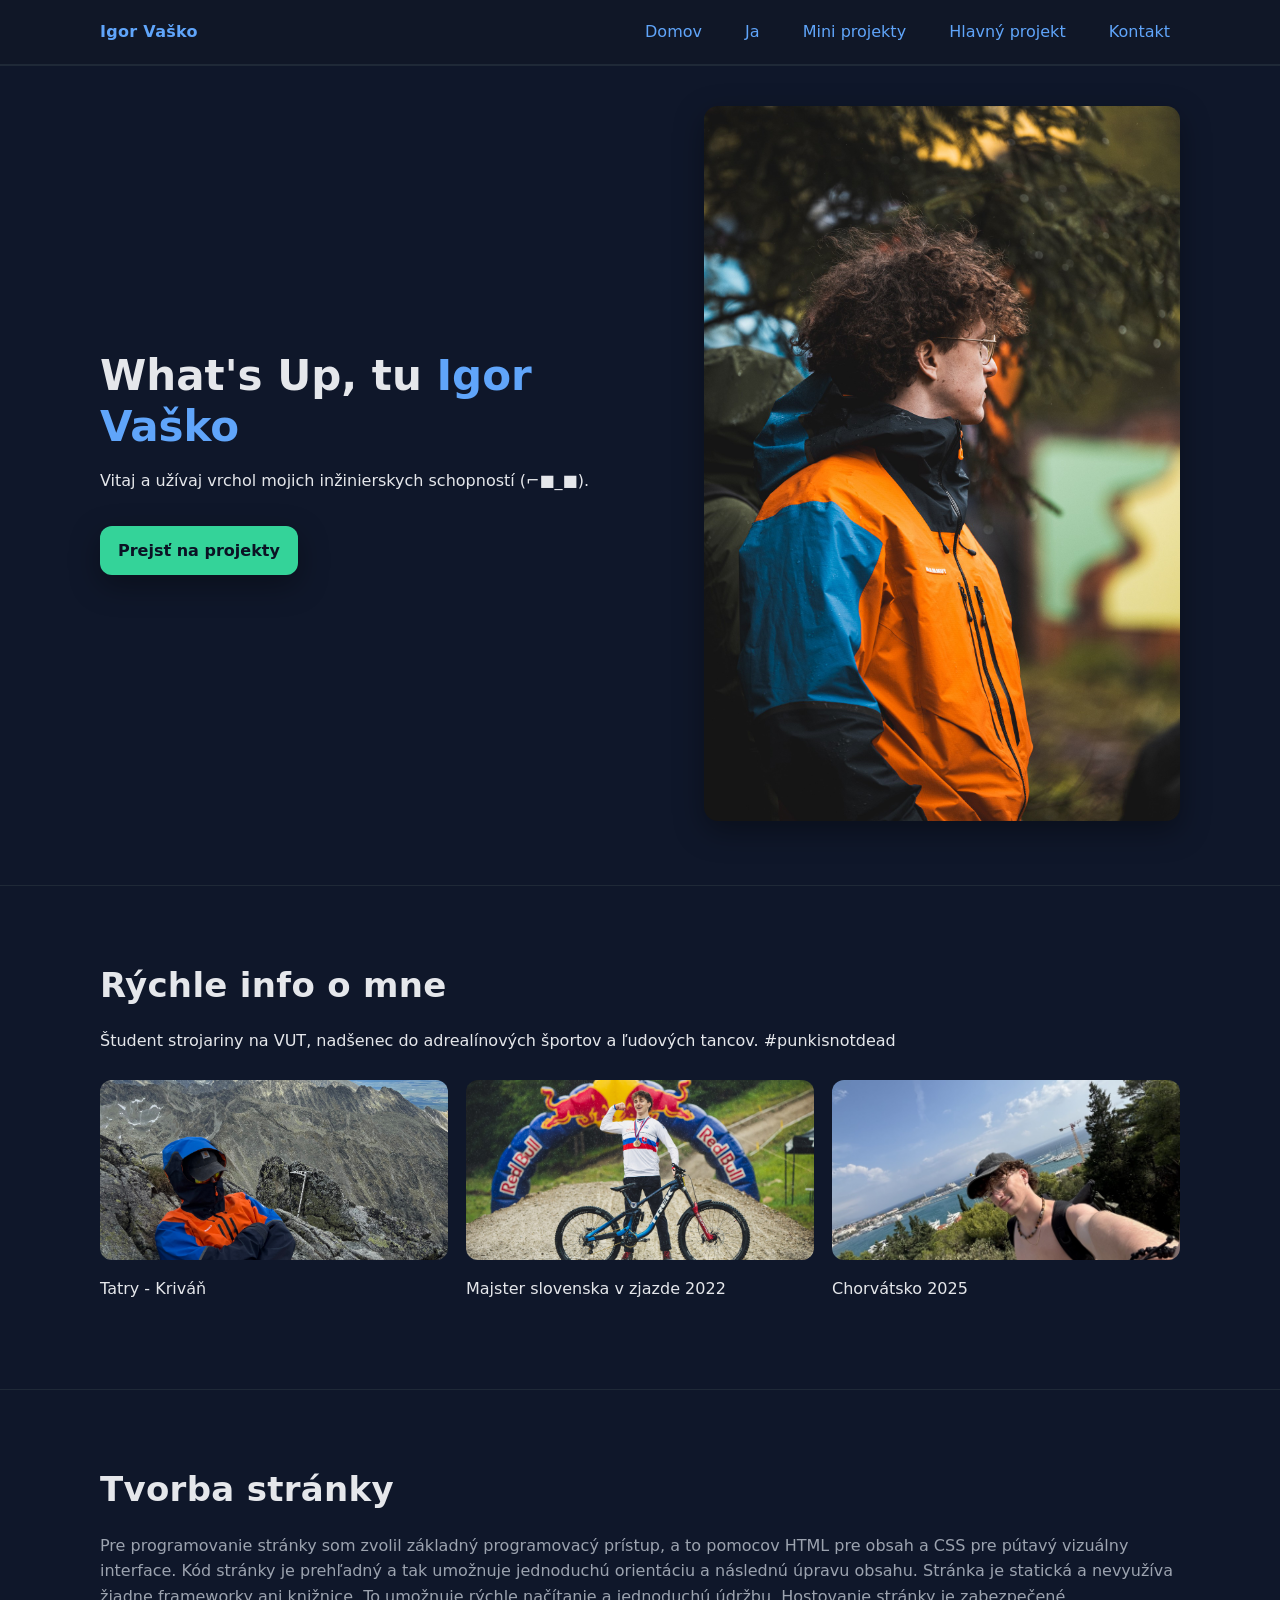
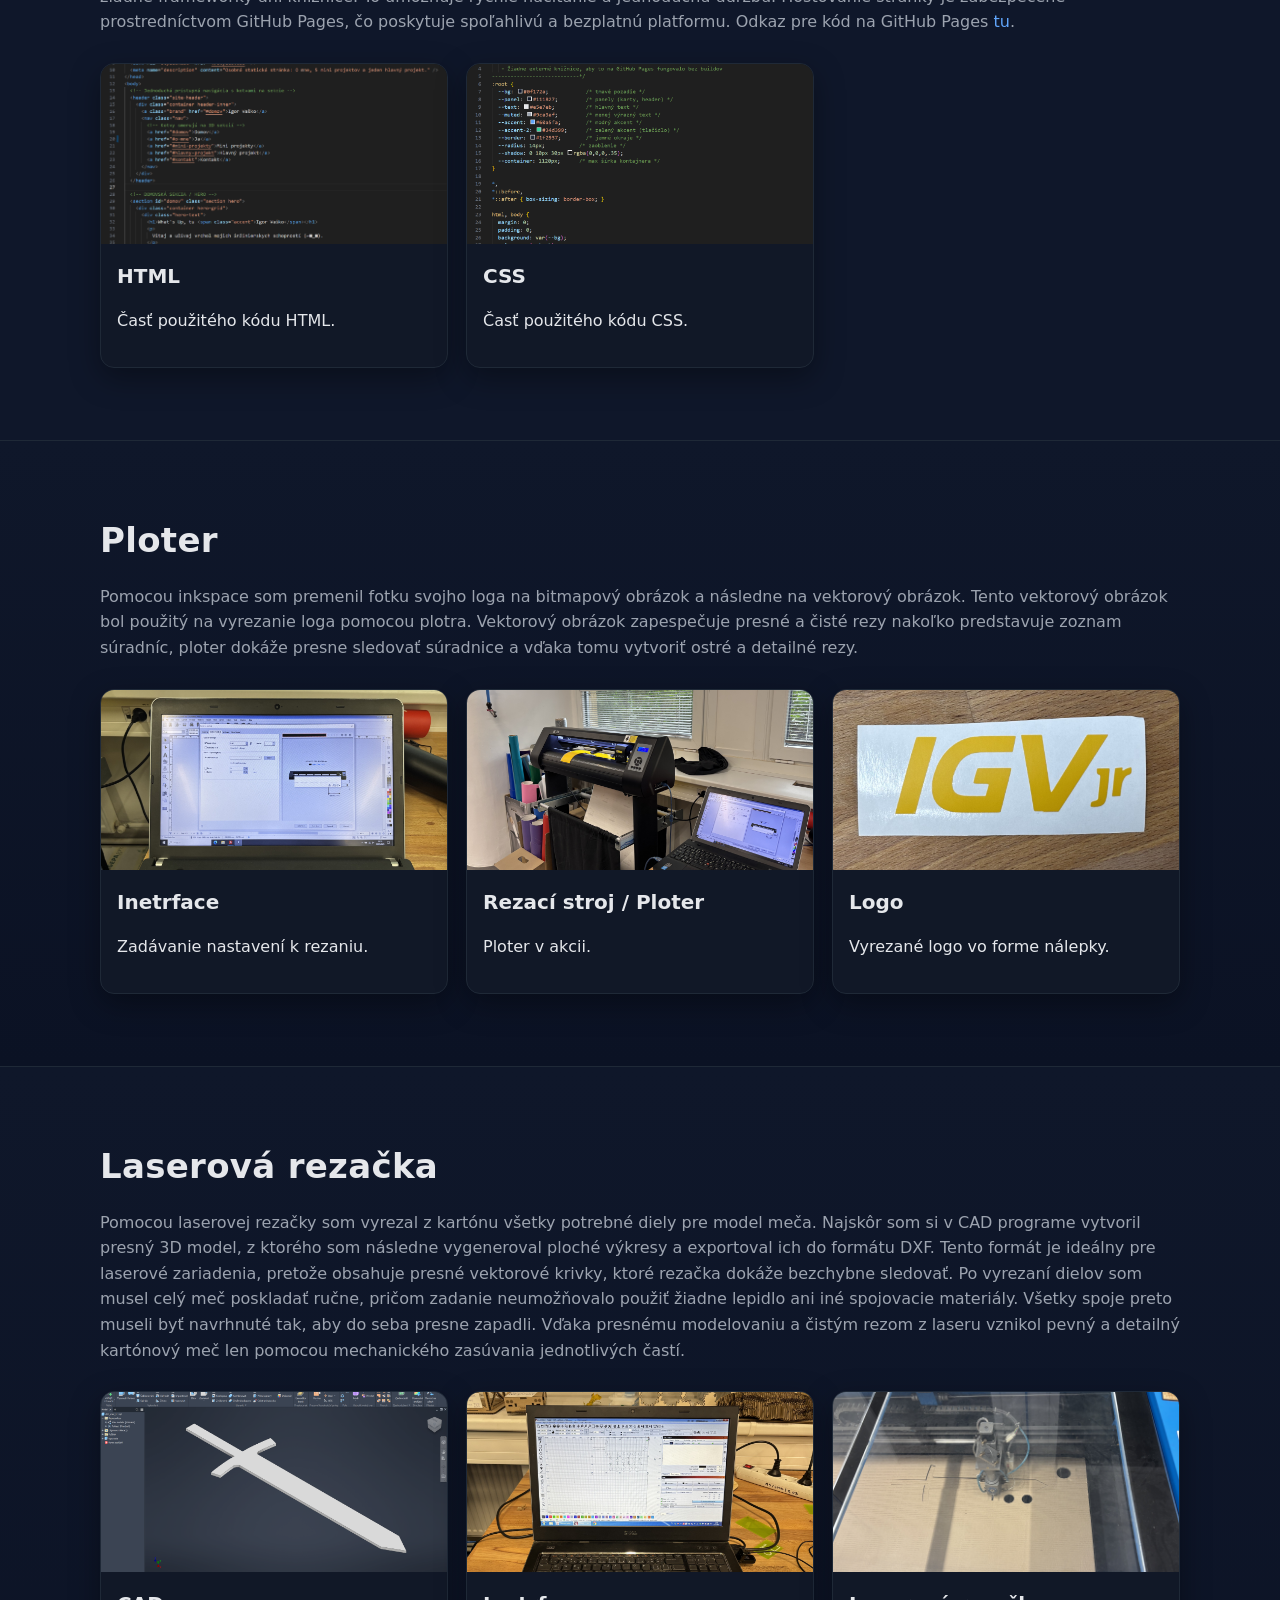
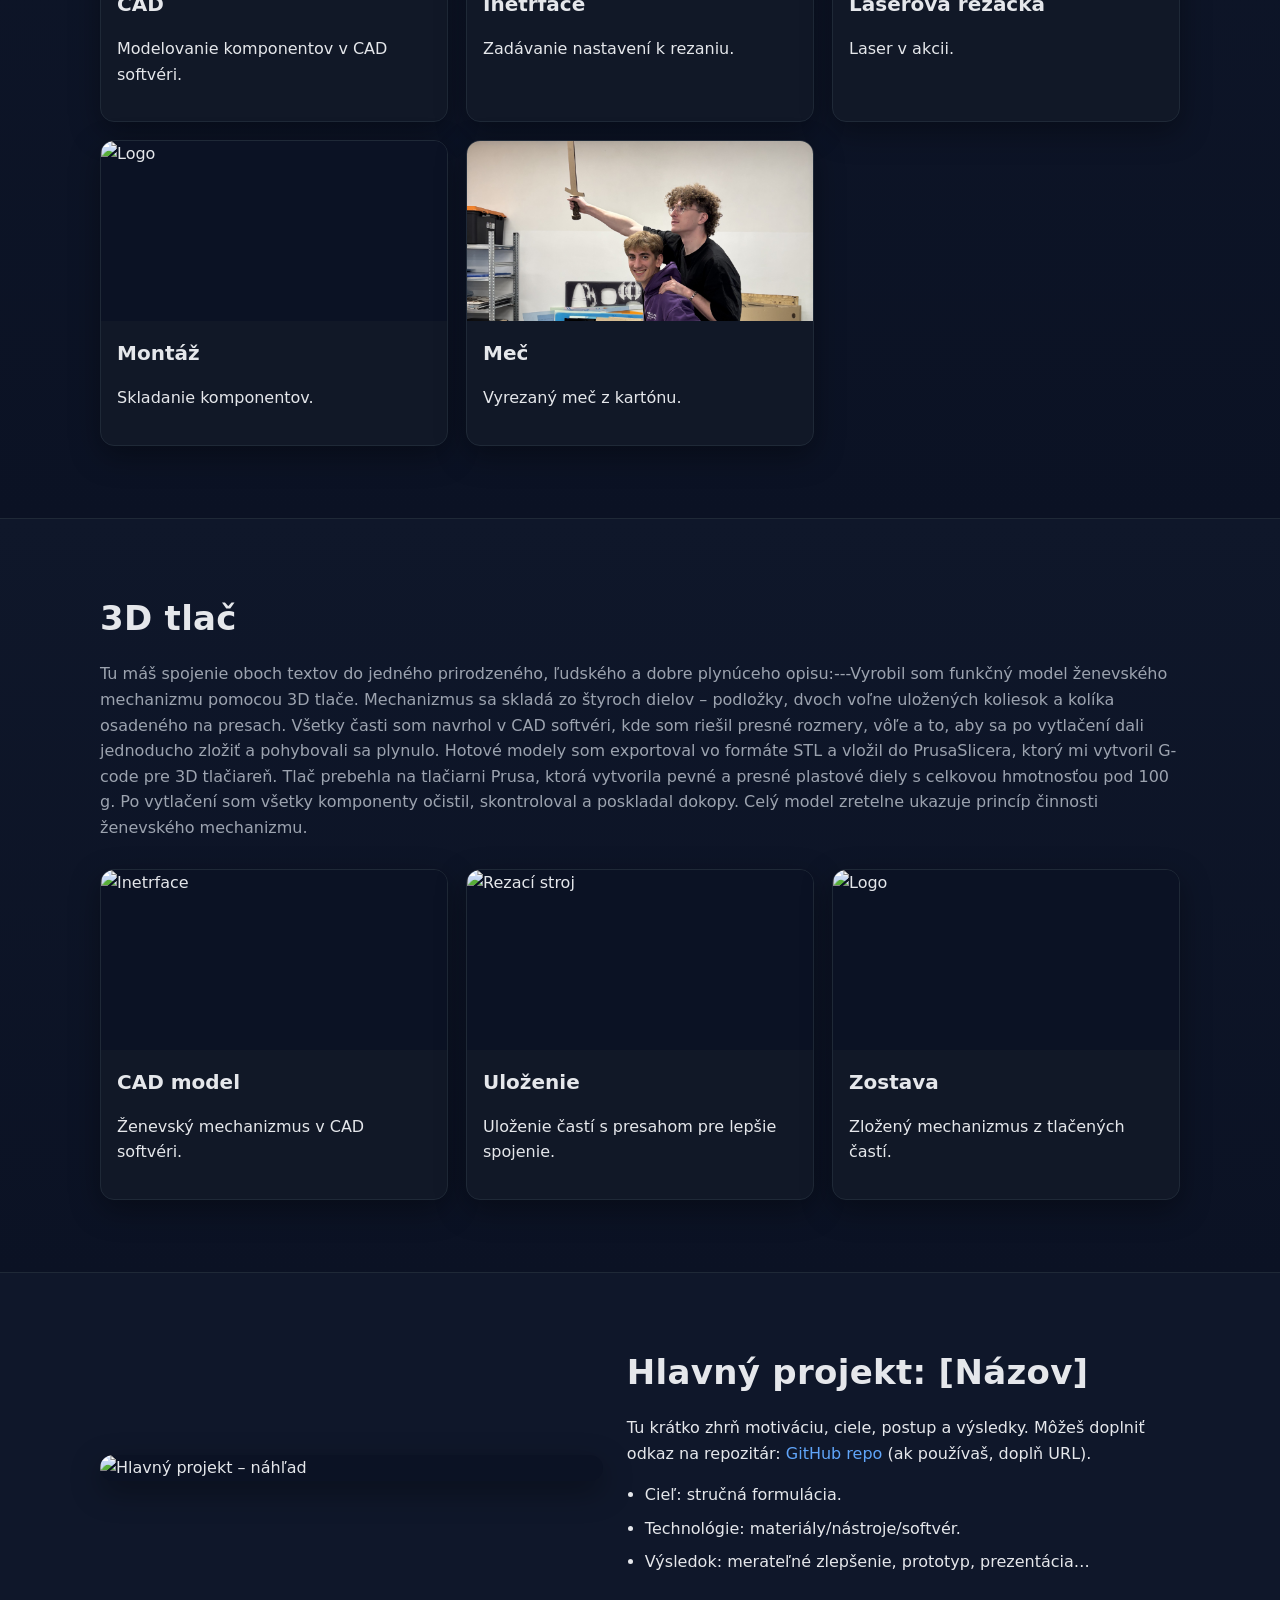
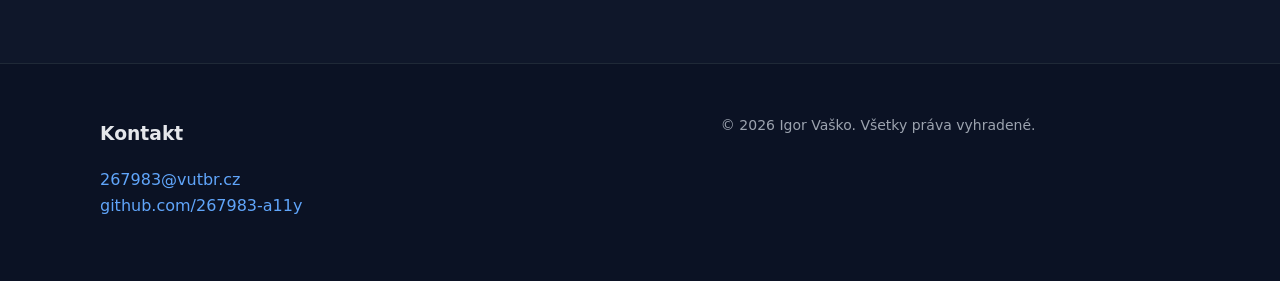
==== index.html @ 9f9fa8c3 "Update index.html" ====
<!DOCTYPE html>
<html lang="sk">
<head>
  <meta charset="UTF-8" />
  <!-- Viewport je nutný pre responzívny layout na mobiloch a GitHub Pages -->
  <meta name="viewport" content="width=device-width, initial-scale=1" />
  <title>Moje projekty | Statická stránka</title>
  <!-- Prepojenie na samostatný CSS súbor (relatívna cesta funguje aj na GitHub Pages) -->
  <link rel="stylesheet" href="./styles.css" />
  <meta name="description" content="Osobná statická stránka: O mne, 5 mini projektov a jeden hlavný projekt." />
</head>
<body>
  <!-- Jednoduchá prístupná navigácia s kotvami na sekcie -->
  <header class="site-header">
    <div class="container header-inner">
      <a class="brand" href="#domov">Igor Vaško</a>
      <nav class="nav">
        <!-- Kotvy smerujú na ID sekcií -->
        <a href="#domov">Domov</a>
        <a href="#o-mne">Ja</a>
        <a href="#mini-projekty">Mini projekty</a>
        <a href="#hlavny-projekt">Hlavný projekt</a>
        <a href="#kontakt">Kontakt</a>
      </nav>
    </div>
  </header>

  <!-- DOMOVSKÁ SEKCIA / HERO -->
  <section id="domov" class="section hero">
    <div class="container hero-grid">
      <div class="hero-text">
        <h1>What's Up, tu <span class="accent">Igor Vaško</span></h1>
        <p>
          Vitaj a užívaj vrchol mojich inžinierskych schopností (⌐■_■).
        </p>
        <a class="btn" href="#mini-projekty">Prejsť na projekty</a>
      </div>
      <!-- Obrázok vpravo – nahraď vlastným súborom v assets/images -->
      <div class="hero-media">
        <!-- alt text je dôležitý pre prístupnosť a SEO -->
        <img src="./assets/images/ja.jpg" alt="Portrét autora stránky" loading="lazy" />
      </div>
    </div>
  </section>

  <!-- O MNE -->
  <section id="o-mne" class="section">
    <div class="container">
      <h2>Rýchle info o mne</h2>
      <p>
        Študent strojariny na VUT, nadšenec do adrealínových športov a ľudových tancov.
        #punkisnotdead
      </p>
      <div class="about-grid">
        <div class="about-item">
          <img src="./assets/images/jainfo1.jpg" alt="Ilustračný záber z projektu alebo záľuby" loading="lazy" />
          <p>Tatry - Kriváň</p>
        </div>
        <div class="about-item">
          <img src="./assets/images/jainfo2.jpg" alt="Ilustračný záber #2" loading="lazy" />
          <p>Majster slovenska v zjazde 2022</p>
        </div>
        <div class="about-item">
          <img src="./assets/images/jainfo3.jpg" alt="Ilustračný záber #3" loading="lazy" />
          <p>Chorvátsko 2025</p>
        </div>
      </div>
    </div>
  </section>

    <!-- SEKCIA O TVORBE STRÁNKY -->
    <section id="mini-projekty" class="section">
     <div class="container">
      <h2>Tvorba stránky</h2>
      <p class="section-lead">
      Pre programovanie stránky som zvolil základný programovacý prístup, a to pomocov HTML pre obsah a 
      CSS pre pútavý vizuálny interface. Kód stránky je prehľadný a tak umožnuje jednoduchú orientáciu a následnú
      úpravu obsahu.
      Stránka je statická a nevyužíva žiadne frameworky ani knižnice. To umožnuje rýchle načítanie a jednoduchú údržbu.
      Hostovanie stránky je zabezpečené prostredníctvom GitHub Pages, čo poskytuje spoľahlivú a bezplatnú platformu. Odkaz pre kód na GitHub Pages <a href="https://github.com/267983-a11y/267983_ZPC_2025" target="_blank" rel="noopener">tu</a>.
      </p>

            <div class="card-grid">
        <!-- HTML -->
        <article class="card">
          <img src="./assets/images/tvorba_stranky_html.png" alt="HTML" loading="lazy" />
          <div class="card-body">
            <h3>HTML</h3>
            <p>
              Časť použitého kódu HTML.
            </p>
          </div>
        </article>

        <!-- CSS -->
        <article class="card">
          <img src="./assets/images/tvorba_stranky_css.png" alt="CSS" loading="lazy" />
          <div class="card-body">
            <h3>CSS</h3>
            <p>
              Časť použitého kódu CSS.
            </p>
          </div>
        </article>
  </section>

    <!-- SEKCIA O PLOTERY -->
    <section id="ploter-laserova-rezacka" class="section alt">
     <div class="container">
      <h2>Ploter</h2>
      <p class="section-lead">
      Pomocou inkspace som premenil fotku svojho loga na bitmapový obrázok a následne na vektorový obrázok.
      Tento vektorový obrázok bol použitý na vyrezanie loga pomocou plotra. Vektorový obrázok zapespečuje presné a čisté rezy 
      nakoľko predstavuje zoznam súradníc, ploter dokáže presne sledovať súradnice a vďaka tomu vytvoriť ostré a detailné rezy.
      </p>

            <div class="card-grid">
        <!-- Inetrface -->
        <article class="card">
          <img src="./assets/images/ploter_interface.jpg" alt="Inetrface" loading="lazy" />
          <div class="card-body">
            <h3>Inetrface</h3>
            <p>
              Zadávanie nastavení k rezaniu.
            </p>
          </div>
        </article>

        <!-- Rezací stroj -->
        <article class="card">
          <img src="./assets/images/ploter_stroj.jpg" alt="Rezací stroj" loading="lazy" />
          <div class="card-body">
            <h3>Rezací stroj / Ploter</h3>
            <p>
              Ploter v akcii.
            </p>
          </div>
        </article>
                
        <!-- Logo -->
        <article class="card">
          <img src="./assets/images/ploter_logo.jpg" alt="Logo" loading="lazy" />
          <div class="card-body">
            <h3>Logo</h3>
            <p>
              Vyrezané logo vo forme nálepky.
            </p>
          </div>
        </article>
  </section>

   <!-- SEKCIA O LASEROVEJ REZAČKE -->
    <section id="ploter-laserova-rezacka" class="section alt">
     <div class="container">
      <h2>Laserová rezačka</h2>
      <p class="section-lead">
      Pomocou laserovej rezačky som vyrezal z kartónu všetky potrebné diely pre model meča. Najskôr som si v CAD programe vytvoril presný 3D model, 
      z ktorého som následne vygeneroval ploché výkresy a exportoval ich do formátu DXF. Tento formát je ideálny pre laserové zariadenia, 
      pretože obsahuje presné vektorové krivky, ktoré rezačka dokáže bezchybne sledovať. Po vyrezaní dielov som musel celý meč poskladať ručne, 
      pričom zadanie neumožňovalo použiť žiadne lepidlo ani iné spojovacie materiály. Všetky spoje preto museli byť navrhnuté tak, aby do seba presne zapadli. 
      Vďaka presnému modelovaniu a čistým rezom z laseru vznikol pevný a detailný kartónový meč len pomocou mechanického zasúvania jednotlivých častí.
      </p>

            <div class="card-grid">
        <!-- Modelovanie -->
        <article class="card">
          <img src="./assets/images/laser_cad.png" alt="Inetrface" loading="lazy" />
          <div class="card-body">
            <h3>CAD</h3>
            <p>
              Modelovanie komponentov v CAD softvéri.
            </p>
          </div>
        </article>

        <!-- Inetrface -->
        <article class="card">
          <img src="./assets/images/laser_interface.jpg" alt="Inetrface" loading="lazy" />
          <div class="card-body">
            <h3>Inetrface</h3>
            <p>
              Zadávanie nastavení k rezaniu.
            </p>
          </div>
        </article>

        <!-- Rezací stroj -->
        <article class="card">
          <img src="./assets/images/laser_rezanie.jpg" alt="Rezací stroj" loading="lazy" />
          <div class="card-body">
            <h3>Laserová rezačka</h3>
            <p>
              Laser v akcii.
            </p>
          </div>
        </article>
                
        <!-- Meč -->
        <article class="card">
          <img src="./assets/images/laser_skladanie_mec.jpg" alt="Logo" loading="lazy" />
          <div class="card-body">
            <h3>Montáž</h3>
            <p>
              Skladanie komponentov.
            </p>
          </div>
        </article>

        <!-- Meč -->
        <article class="card">
          <img src="./assets/images/laser_mec.jpg" alt="Logo" loading="lazy" />
          <div class="card-body">
            <h3>Meč</h3>
            <p>
              Vyrezaný meč z kartónu.
            </p>
          </div>
        </article>
  </section>

<!-- SEKCIA O 3D TLACI -->
    <section id="3dtlac" class="section alt">
     <div class="container">
      <h2>3D tlač</h2>
      <p class="section-lead">
      Tu máš spojenie oboch textov do jedného prirodzeného, ľudského a dobre plynúceho opisu:---Vyrobil som funkčný model ženevského mechanizmu pomocou 3D tlače. 
      Mechanizmus sa skladá zo štyroch dielov – podložky, dvoch voľne uložených koliesok a kolíka osadeného na presach. 
      Všetky časti som navrhol v CAD softvéri, kde som riešil presné rozmery, vôľe a to, 
      aby sa po vytlačení dali jednoducho zložiť a pohybovali sa plynulo. Hotové modely som exportoval vo formáte STL a vložil do PrusaSlicera, 
      ktorý mi vytvoril G-code pre 3D tlačiareň. Tlač prebehla na tlačiarni Prusa, ktorá vytvorila pevné a presné plastové diely s celkovou hmotnosťou pod 100 g. 
      Po vytlačení som všetky komponenty očistil, skontroloval a poskladal dokopy. 
      Celý model zretelne ukazuje princíp činnosti ženevského mechanizmu.
    </p>

            <div class="card-grid">
        <!-- Model -->
        <article class="card">
          <img src="./assets/images/3dtlac_model.png" alt="Inetrface" loading="lazy" />
          <div class="card-body">
            <h3>CAD model</h3>
            <p>
              Ženevský mechanizmus v CAD softvéri.
            </p>
          </div>
        </article>

        <!-- Uloženie s presahom -->
        <article class="card">
          <img src="./assets/images/3dtlac_presah.jpg" alt="Rezací stroj" loading="lazy" />
          <div class="card-body">
            <h3>Uloženie</h3>
            <p>
              Uloženie častí s presahom pre lepšie spojenie.
            </p>
          </div>
        </article>
                
        <!-- Zostava -->
        <article class="card">
          <img src="./assets/images/3dtlac_zostava.jpg" alt="Logo" loading="lazy" />
          <div class="card-body">
            <h3>Zostava</h3>
            <p>
              Zložený mechanizmus z tlačených častí.
            </p>
          </div>
        </article>
  </section>




  <!-- HLAVNÝ PROJEKT (väčší dôraz) -->
  <section id="hlavny-projekt" class="section">
    <div class="container main-project">
      <div class="main-media">
        <img src="./assets/images/main.jpg" alt="Hlavný projekt – náhľad" loading="lazy" />
      </div>
      <div class="main-text">
        <h2>Hlavný projekt: [Názov]</h2>
        <p>
          Tu krátko zhrň motiváciu, ciele, postup a výsledky. Môžeš doplniť odkaz na repozitár:
          <a href="#" target="_blank" rel="noopener">GitHub repo</a> (ak používaš, doplň URL).
        </p>
        <ul class="bullets">
          <li>Cieľ: stručná formulácia.</li>
          <li>Technológie: materiály/nástroje/softvér.</li>
          <li>Výsledok: merateľné zlepšenie, prototyp, prezentácia…</li>
        </ul>
      </div>
    </div>
  </section>

  <!-- KONTAKT / FOOTER -->
  <footer id="kontakt" class="site-footer">
    <div class="container footer-grid">
      <div>
        <h3>Kontakt</h3>
        <p>
          <a href="mailto:267983@vutbr.cz">267983@vutbr.cz</a><br />
          <a href="https://github.com/267983-a11y" target="_blank" rel="noopener">github.com/267983-a11y</a>
        </p>
      </div>
      <div class="small">
        <!-- Uvedenie licencie alebo poznámky – voliteľné -->
        <p>© <span id="year"></span> Igor Vaško. Všetky práva vyhradené.</p>
        <!-- Bez JavaScriptu pre GitHub Pages? Rok môžeš vyplniť ručne, ale malé JS je OK
             priamo v HTML; ak JS nechceš, vymaž script nižšie a číslo doplň do HTML. -->
        <script>
          // Jednoduché nastavenie roka – nevyžaduje build, funguje aj na GitHub Pages
          document.getElementById('year').textContent = new Date().getFullYear();
        </script>
      </div>
    </div>
  </footer>
</body>
</html>
---- styles.css ----
/* ---------------------------
   ZÁKLAD: premenné a reset
   - Udržujeme dizajn jednoduchý, systémové fonty kvôli rýchlosti a spoľahlivosti
   - Žiadne externé knižnice, aby to na GitHub Pages fungovalo bez buildov
----------------------------*/
:root {
  --bg: #0f172a;            /* tmavé pozadie */
  --panel: #111827;         /* panely (karty, header) */
  --text: #e5e7eb;          /* hlavný text */
  --muted: #9ca3af;         /* menej výrazný text */
  --accent: #60a5fa;        /* modrý akcent */
  --accent-2: #34d399;      /* zelený akcent (tlačidlo) */
  --border: #1f2937;        /* jemné okraje */
  --radius: 14px;           /* zaoblenie */
  --shadow: 0 10px 30px rgba(0,0,0,.35);
  --container: 1120px;      /* max šírka kontajnera */
}

*,
*::before,
*::after { box-sizing: border-box; }

html, body {
  margin: 0;
  padding: 0;
  background: var(--bg);
  color: var(--text);
  font-family: ui-sans-serif, system-ui, -apple-system, "Segoe UI", Roboto, "Helvetica Neue", Arial;
  line-height: 1.6;
}

/* Odkazy */
a { color: var(--accent); text-decoration: none; }
a:hover { text-decoration: underline; }

/* Kontajnery a sekcie */
.container {
  width: 100%;
  max-width: var(--container);
  margin: 0 auto;
  padding: 0 20px;
}

.section {
  padding: 72px 0;
  border-top: 1px solid var(--border);
}

.section.alt {
  background: linear-gradient(180deg, #0f172a 0%, #0b1224 100%);
}

.section h2 {
  margin: 0 0 10px;
  font-size: 34px;
  letter-spacing: 0.3px;
}

.section-lead {
  color: var(--muted);
  margin-bottom: 28px;
}

/* Header / Navigácia */
.site-header {
  position: sticky; top: 0; z-index: 50;
  background: rgba(17, 24, 39, 0.85);
  backdrop-filter: blur(8px);
  border-bottom: 1px solid var(--border);
}

.header-inner {
  display: flex; align-items: center; justify-content: space-between;
  height: 64px;
}

.brand {
  font-weight: 700;
  letter-spacing: 0.3px;
}

.nav a {
  margin-left: 18px;
  padding: 8px 10px;
  border-radius: 10px;
}

.nav a:hover {
  background: #0b1224;
  text-decoration: none;
}

/* Hero */
.hero {
  padding-top: 40px;
  padding-bottom: 64px;
}

.hero-grid {
  display: grid;
  grid-template-columns: 1.2fr 1fr;
  gap: 32px;
  align-items: center;
}

.hero-text h1 {
  margin: 0 0 8px;
  font-size: 42px;
  line-height: 1.2;
}

.accent { color: var(--accent); }

.btn {
  display: inline-block;
  margin-top: 16px;
  padding: 12px 18px;
  background: var(--accent-2);
  color: #0b1224;
  font-weight: 700;
  border-radius: 12px;
  box-shadow: var(--shadow);
}
.btn:hover { filter: brightness(1.08); text-decoration: none; }

.hero-media img {
  width: 100%;
  height: auto;
  border-radius: var(--radius);
  box-shadow: var(--shadow);
  display: block;
  background: #0b1224;
}

/* O mne */
.about-grid {
  margin-top: 26px;
  display: grid;
  grid-template-columns: repeat(3, 1fr);
  gap: 18px;
}

.about-item img {
  width: 100%; height: 180px; object-fit: cover;
  border-radius: 12px; display: block;
  background: #0b1224;
}

/* KARTY – mini projekty */
.card-grid {
  display: grid;
  grid-template-columns: repeat(3, 1fr);
  gap: 18px;
}

.card {
  background: var(--panel);
  border: 1px solid var(--border);
  border-radius: var(--radius);
  overflow: hidden;
  box-shadow: var(--shadow);
}

.card img {
  width: 100%; height: 180px; object-fit: cover; display: block;
  background: #0b1224;
}

.card-body {
  padding: 16px 16px 18px;
}

.card h3 {
  margin: 0 0 8px;
  font-size: 20px;
}

/* HLAVNÝ PROJEKT */
.main-project {
  display: grid;
  grid-template-columns: 1fr 1.1fr;
  gap: 24px;
  align-items: center;
}

.main-media img {
  width: 100%; height: auto; display: block;
  border-radius: var(--radius);
  box-shadow: var(--shadow);
  background: #0b1224;
}

.bullets { padding-left: 18px; color: var(--text); }
.bullets li { margin-bottom: 8px; }

/* Footer */
.site-footer {
  padding: 36px 0 46px;
  border-top: 1px solid var(--border);
  background: #0b1224;
}

.footer-grid {
  display: grid;
  grid-template-columns: 1.3fr 1fr;
  gap: 24px;
  align-items: start;
}

.small { color: var(--muted); font-size: 14px; }

/* Responzivita */
@media (max-width: 980px) {
  .hero-grid { grid-template-columns: 1fr; }
  .main-project { grid-template-columns: 1fr; }
  .card-grid { grid-template-columns: repeat(2, 1fr); }
  .about-grid { grid-template-columns: repeat(2, 1fr); }
  .header-inner { height: auto; padding: 10px 0; }
  .nav a { margin-left: 10px; }
}

@media (max-width: 640px) {
  .card-grid { grid-template-columns: 1fr; }
  .about-grid { grid-template-columns: 1fr; }
  .hero-text h1 { font-size: 34px; }
  .section { padding: 56px 0; }
}
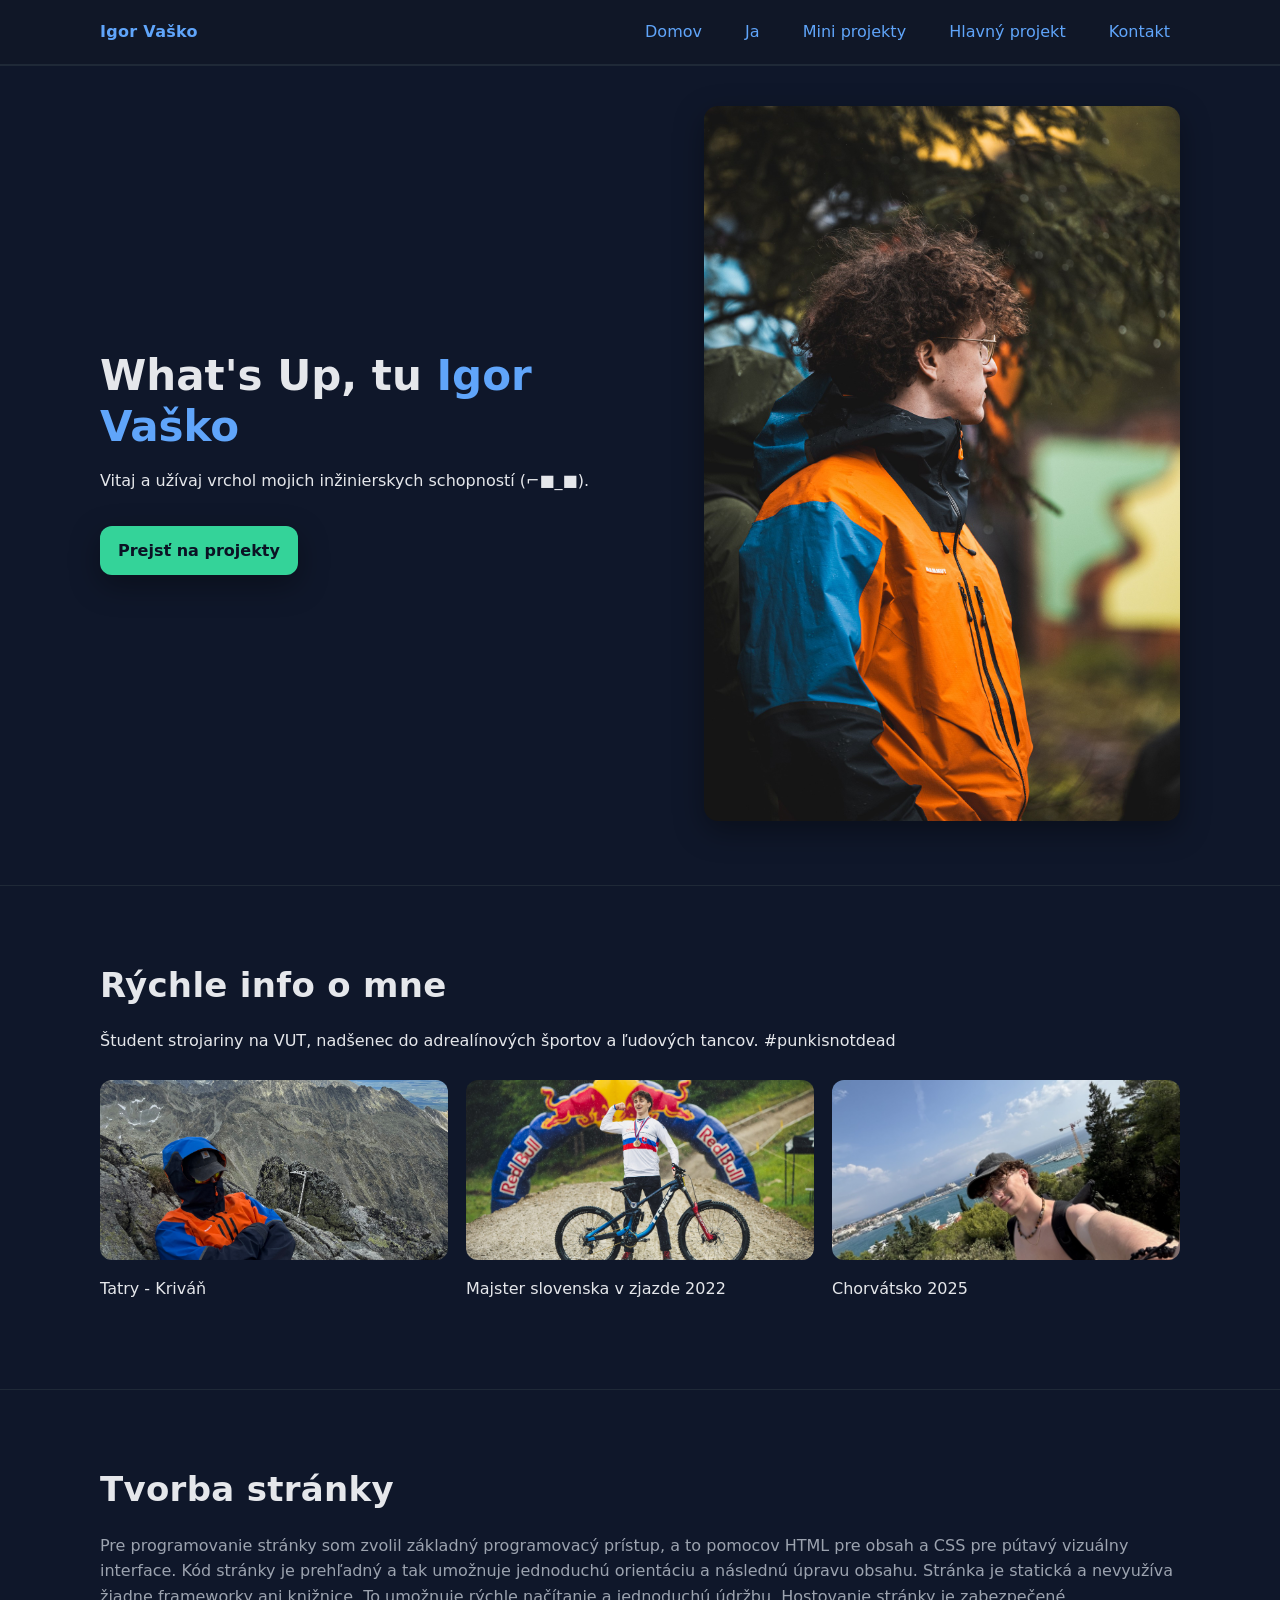
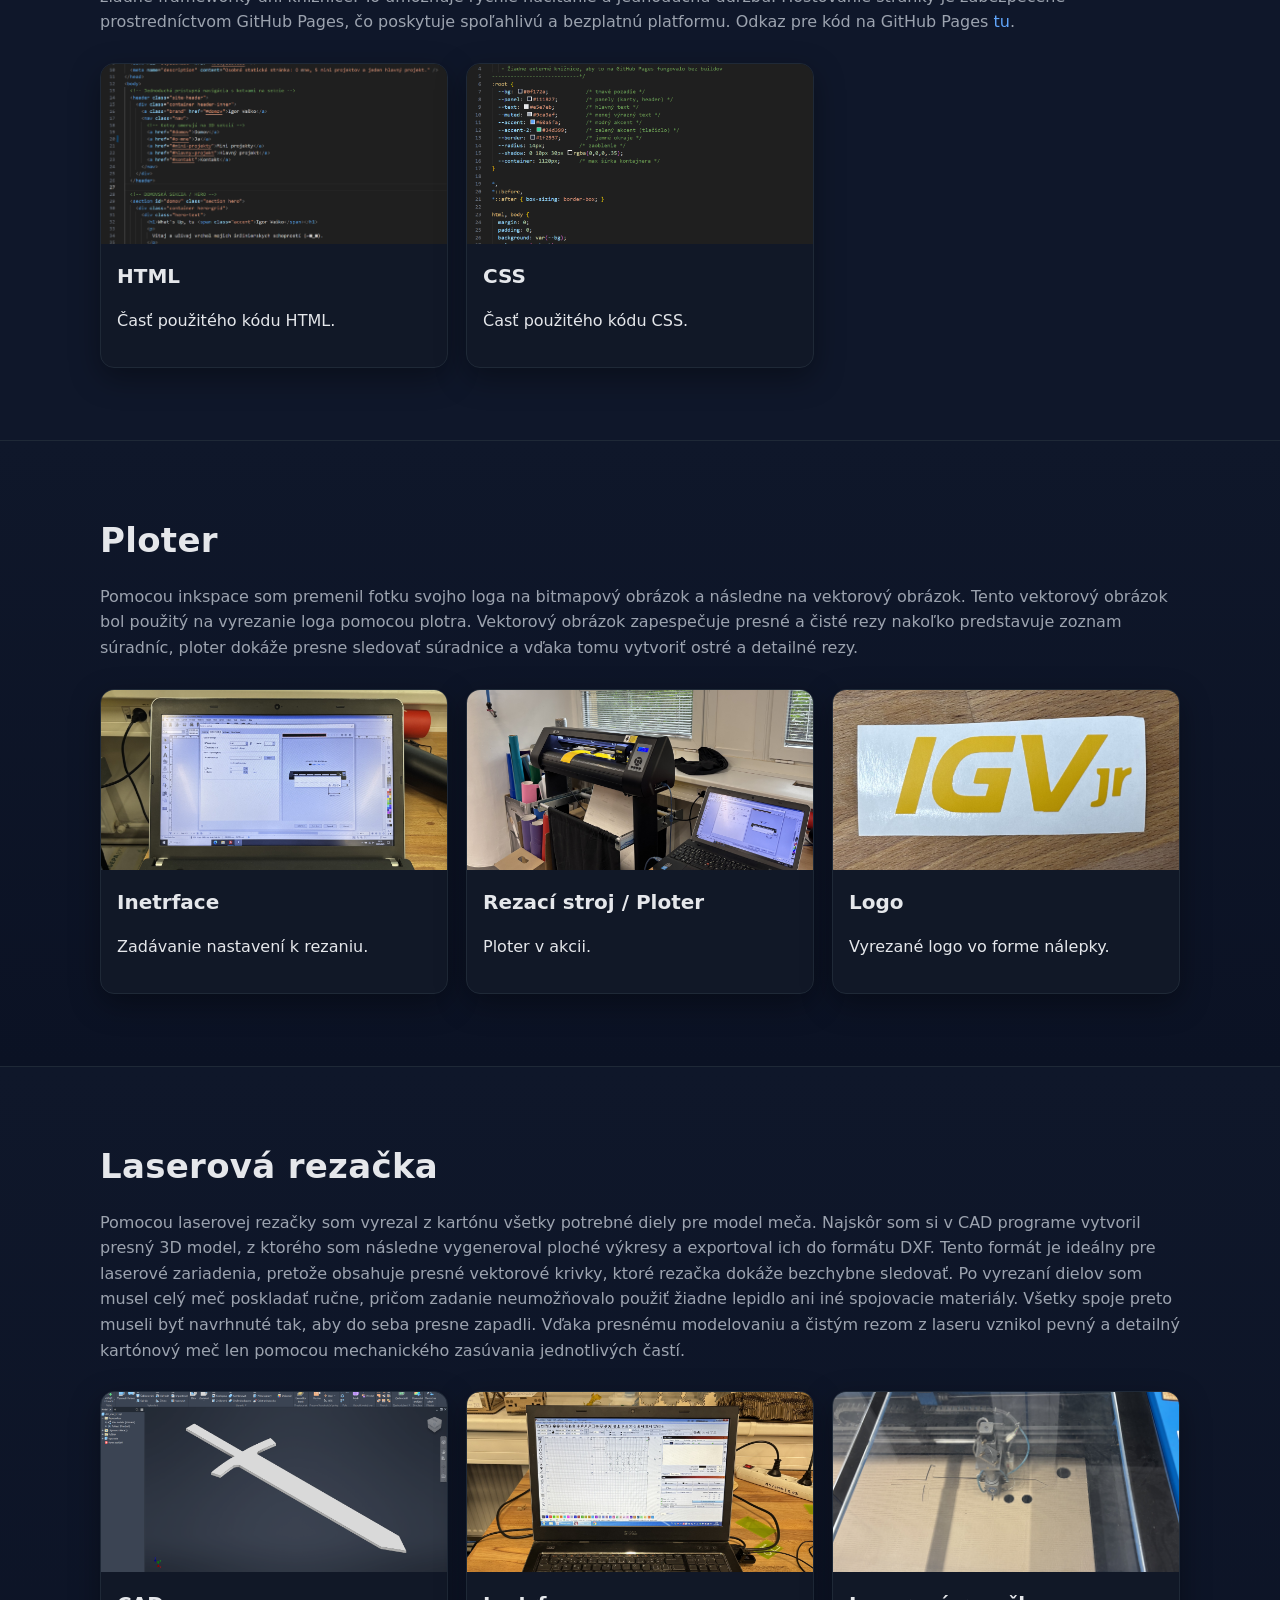
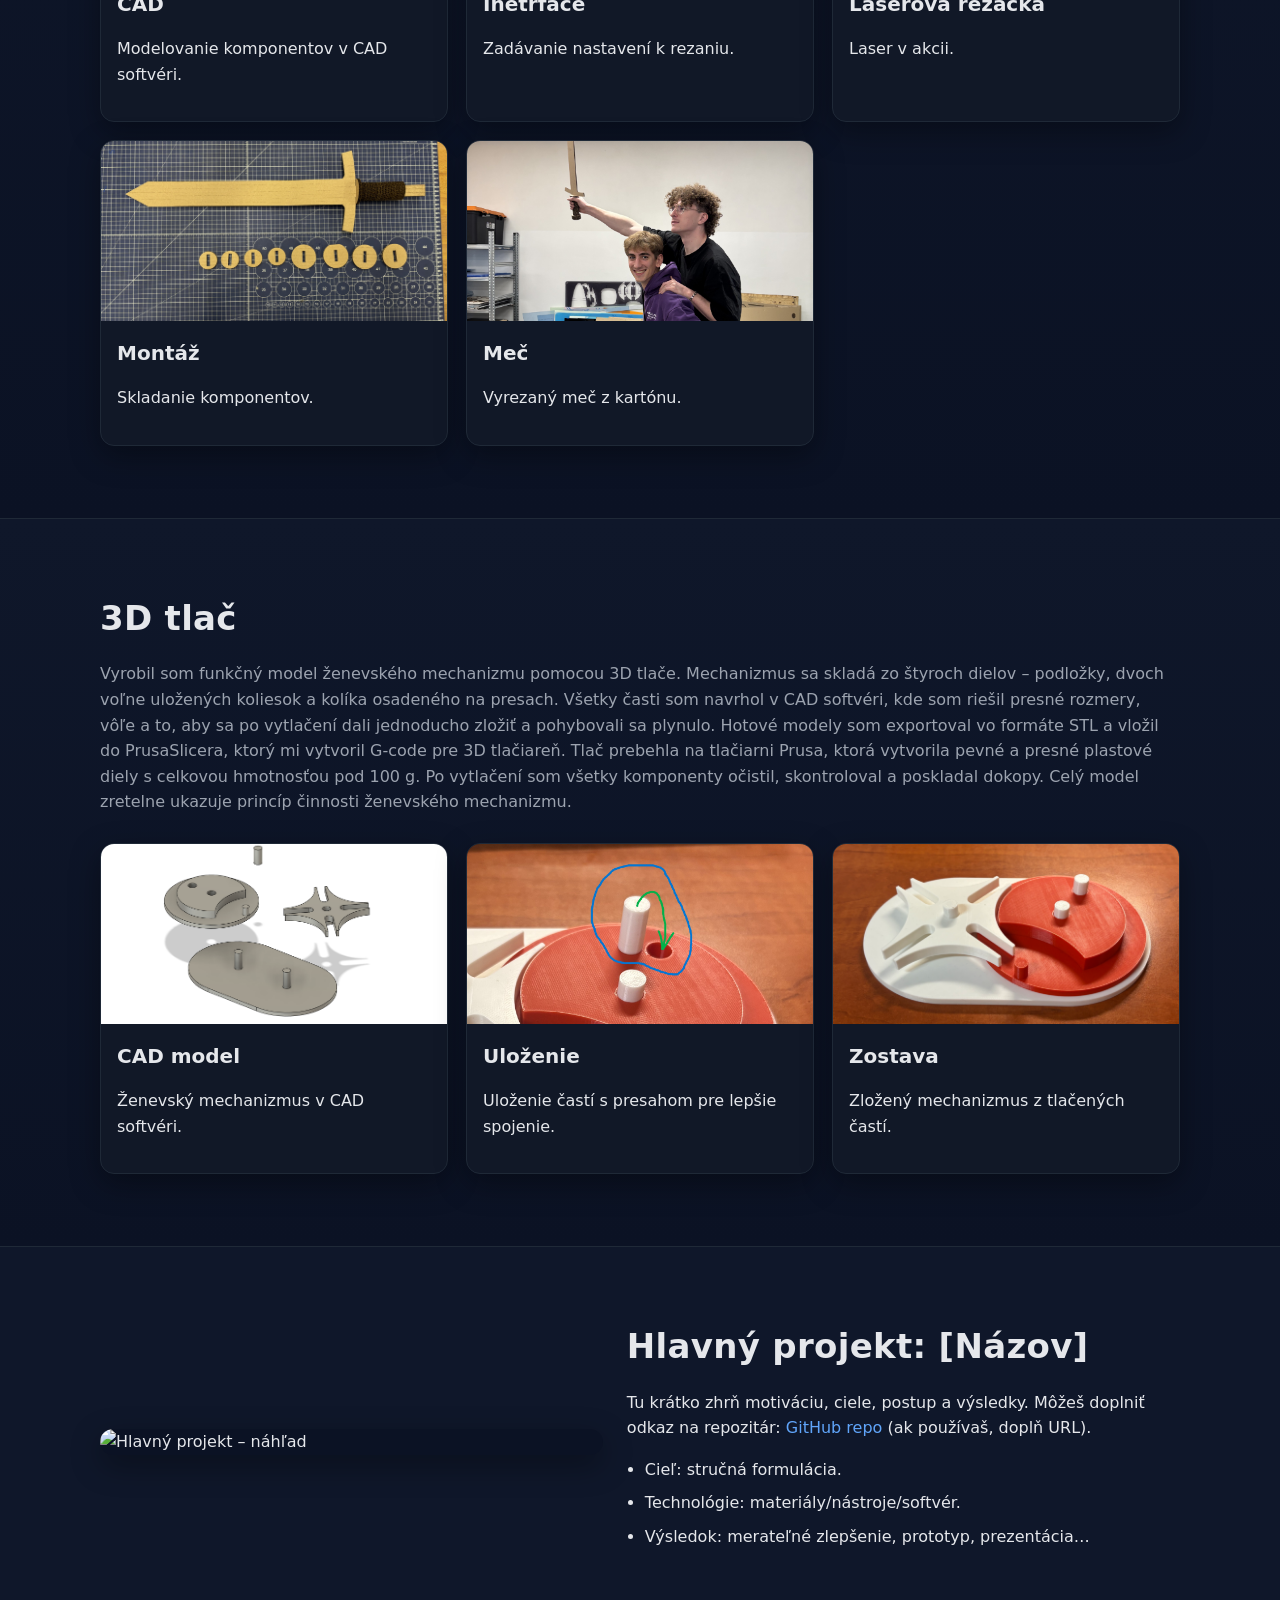
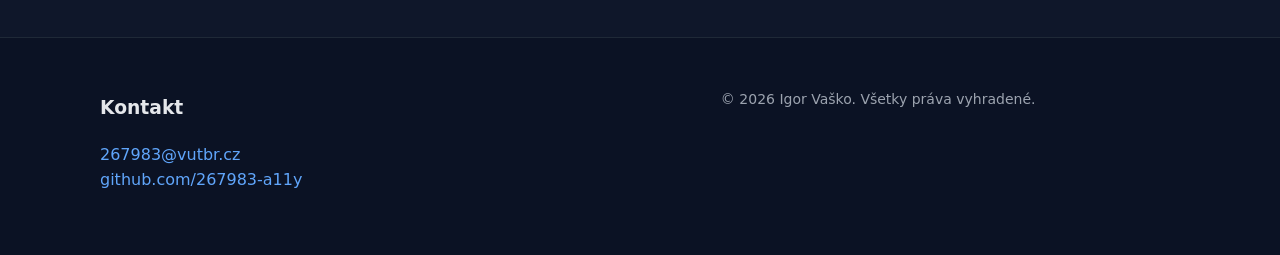
==== commit 7deeb209: "Update index.html" ====
--- a/index.html
+++ b/index.html
@@ -223,7 +223,7 @@
      <div class="container">
       <h2>3D tlač</h2>
       <p class="section-lead">
-      Tu máš spojenie oboch textov do jedného prirodzeného, ľudského a dobre plynúceho opisu:---Vyrobil som funkčný model ženevského mechanizmu pomocou 3D tlače. 
+      Vyrobil som funkčný model ženevského mechanizmu pomocou 3D tlače. 
       Mechanizmus sa skladá zo štyroch dielov – podložky, dvoch voľne uložených koliesok a kolíka osadeného na presach. 
       Všetky časti som navrhol v CAD softvéri, kde som riešil presné rozmery, vôľe a to, 
       aby sa po vytlačení dali jednoducho zložiť a pohybovali sa plynulo. Hotové modely som exportoval vo formáte STL a vložil do PrusaSlicera, 
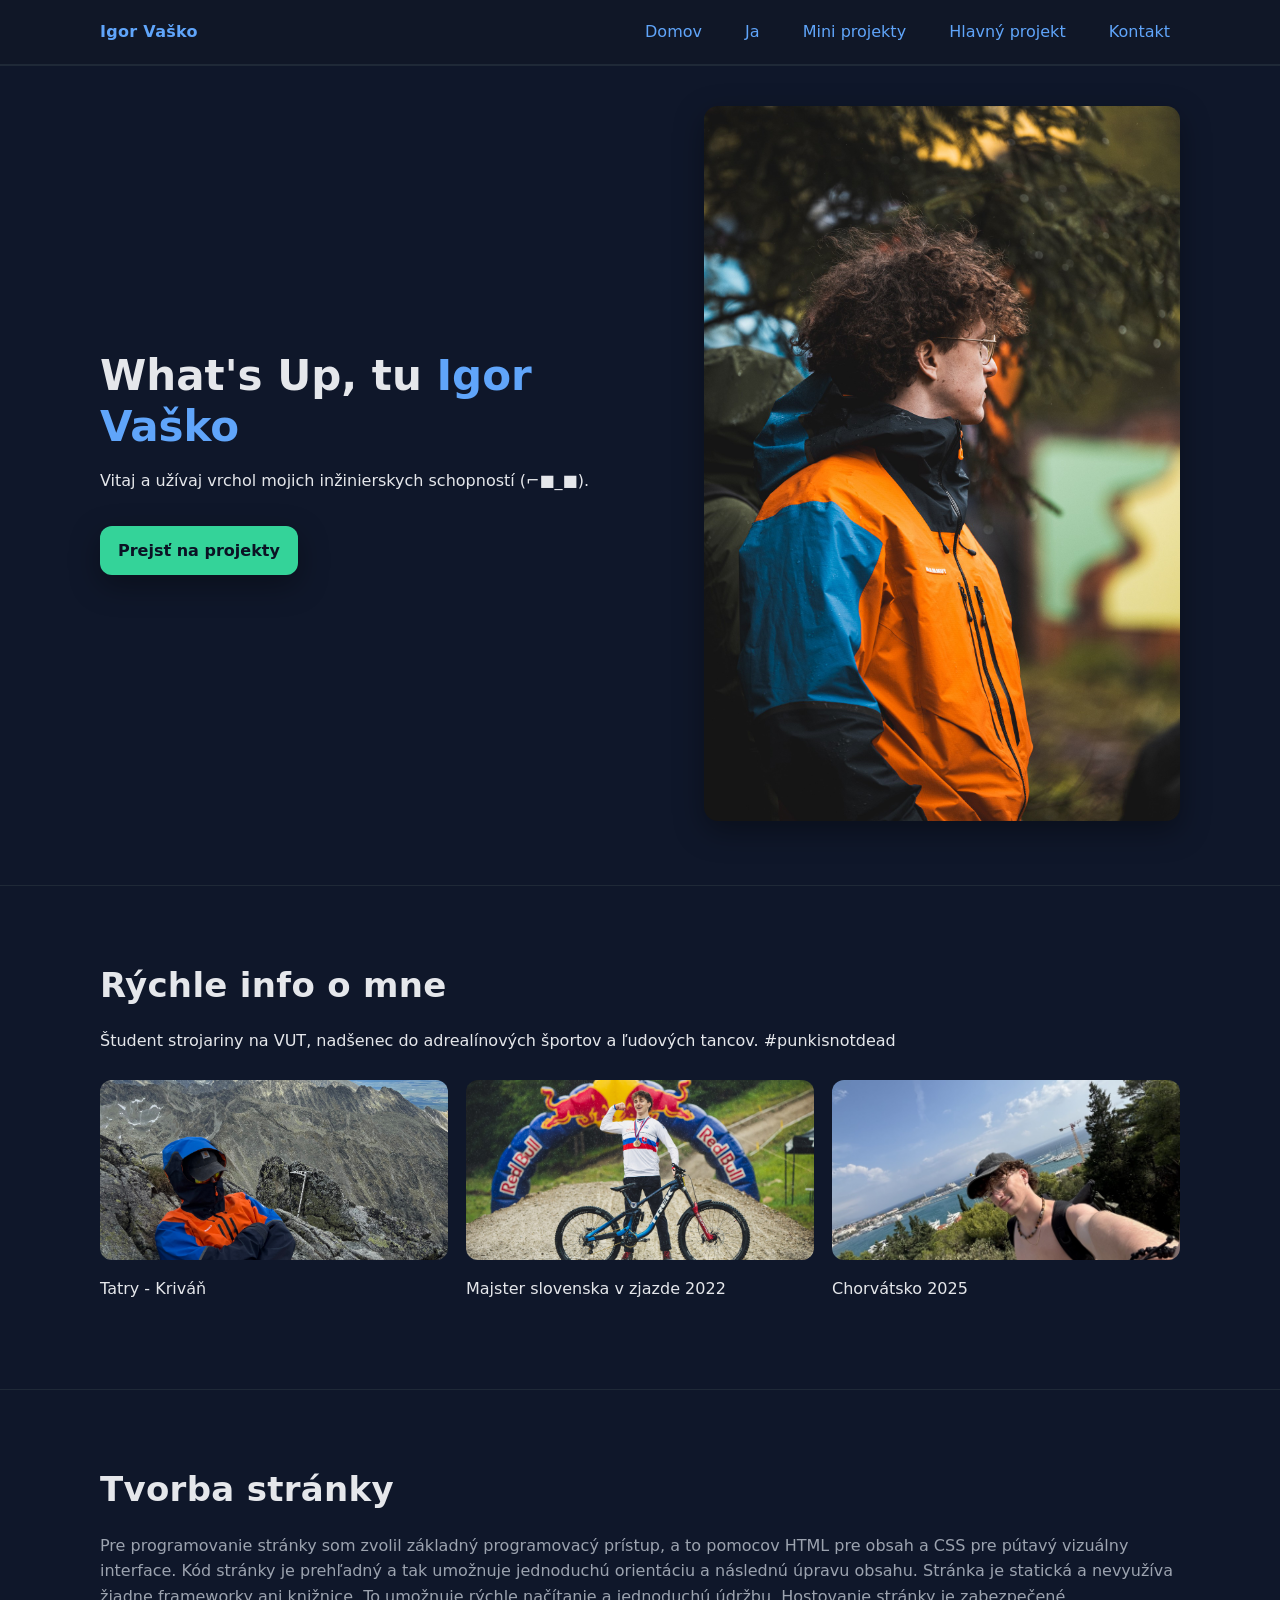
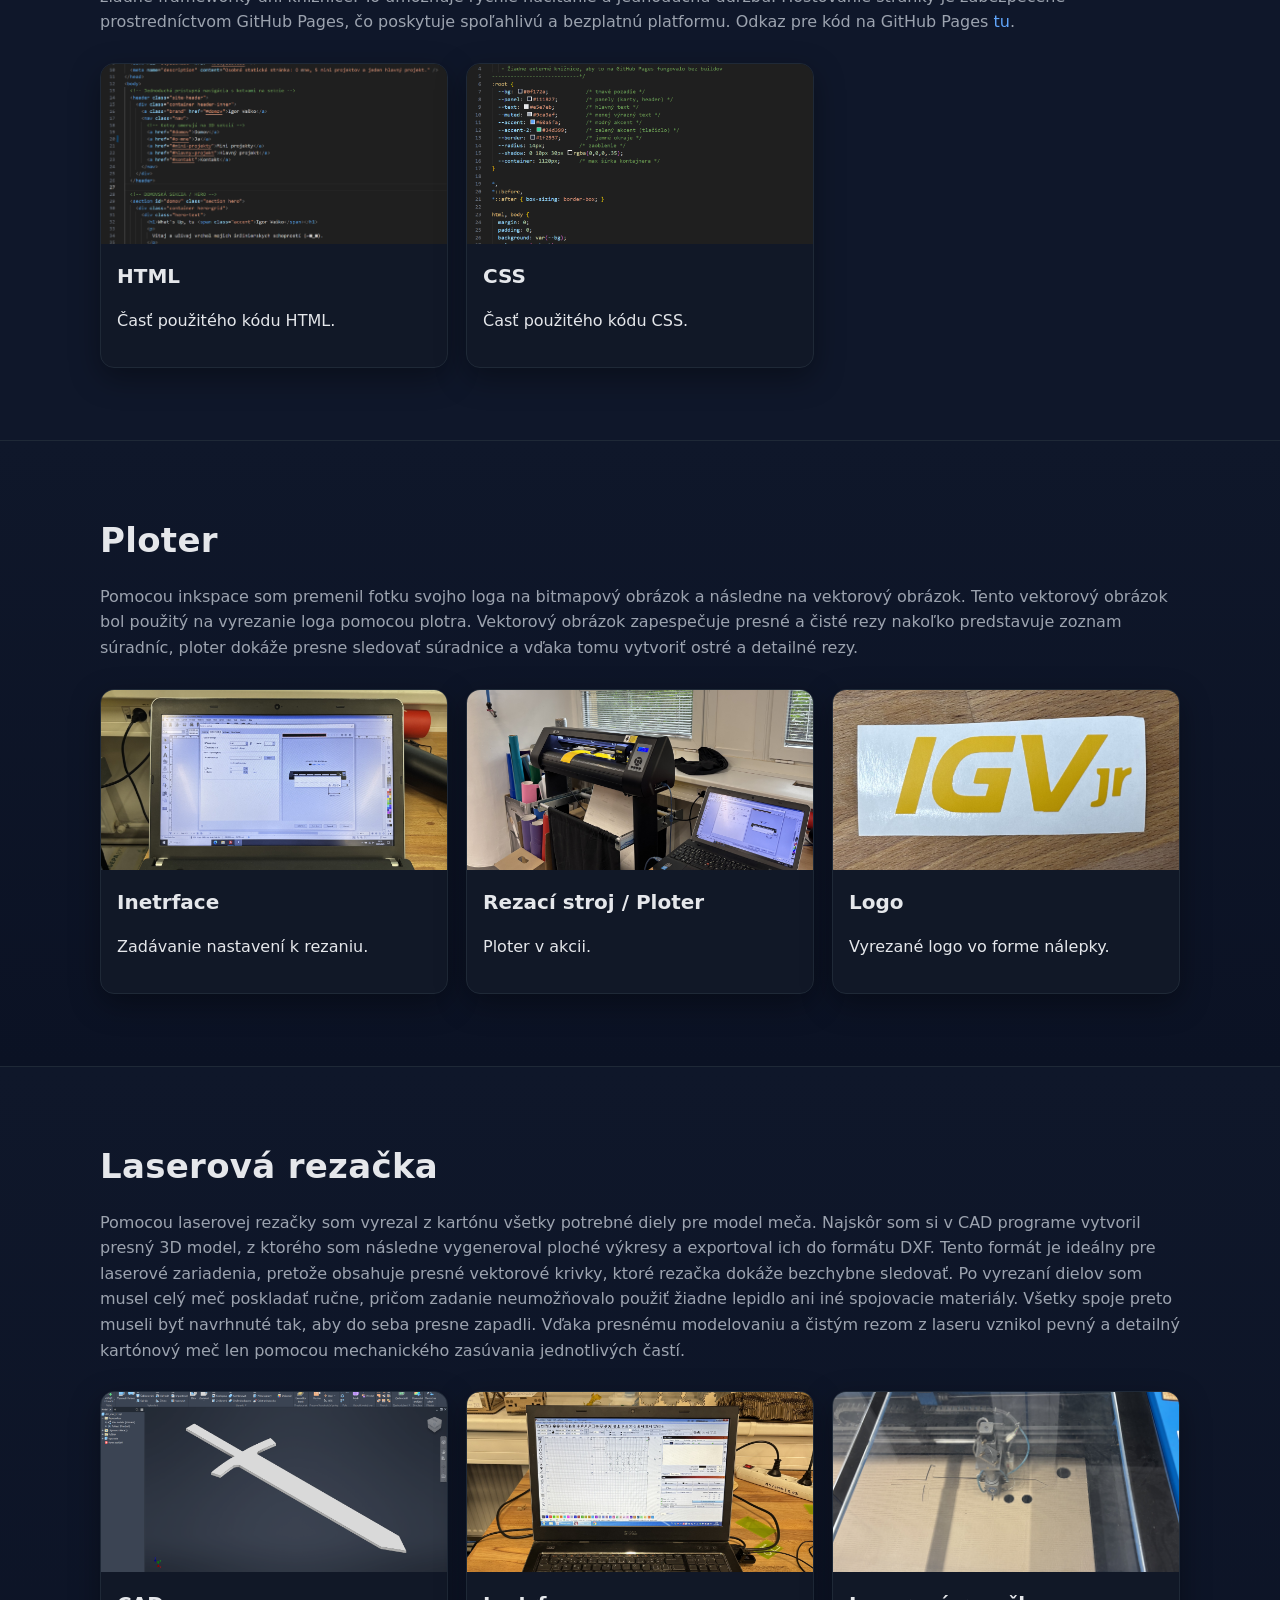
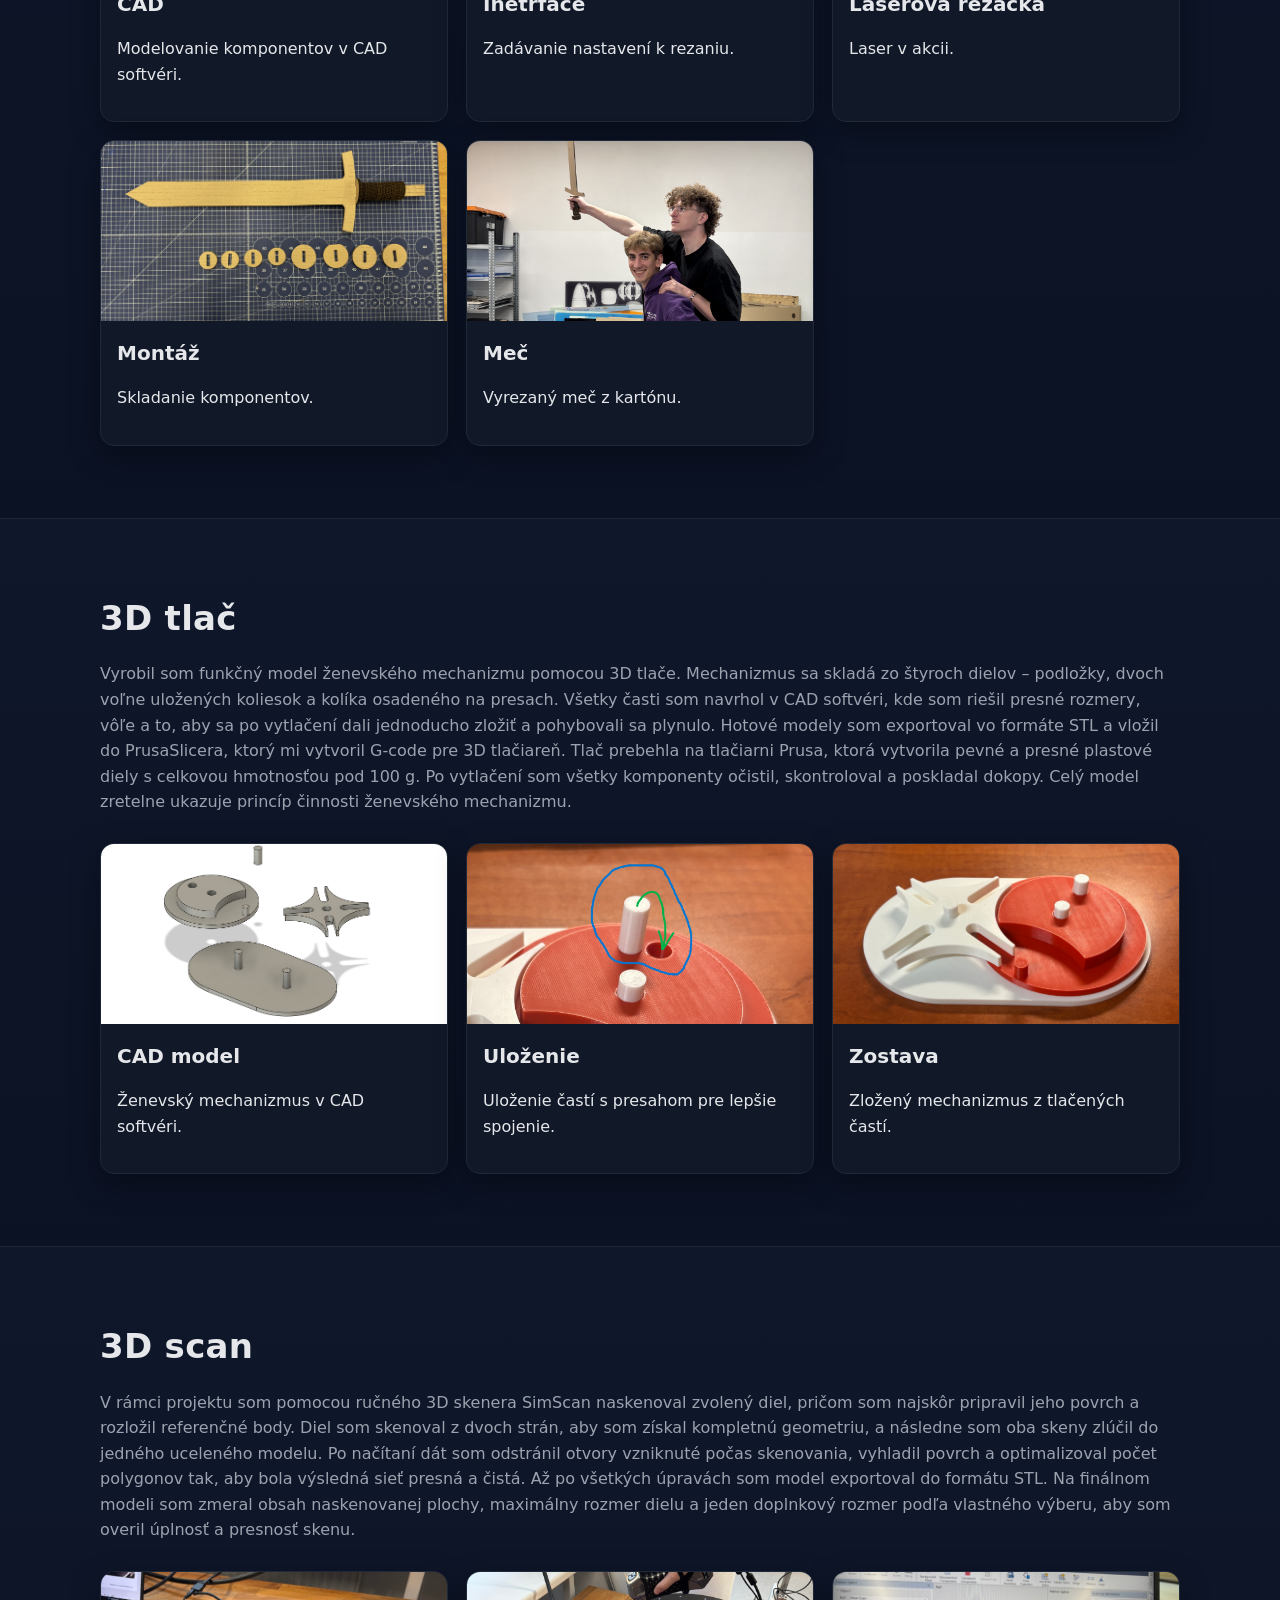
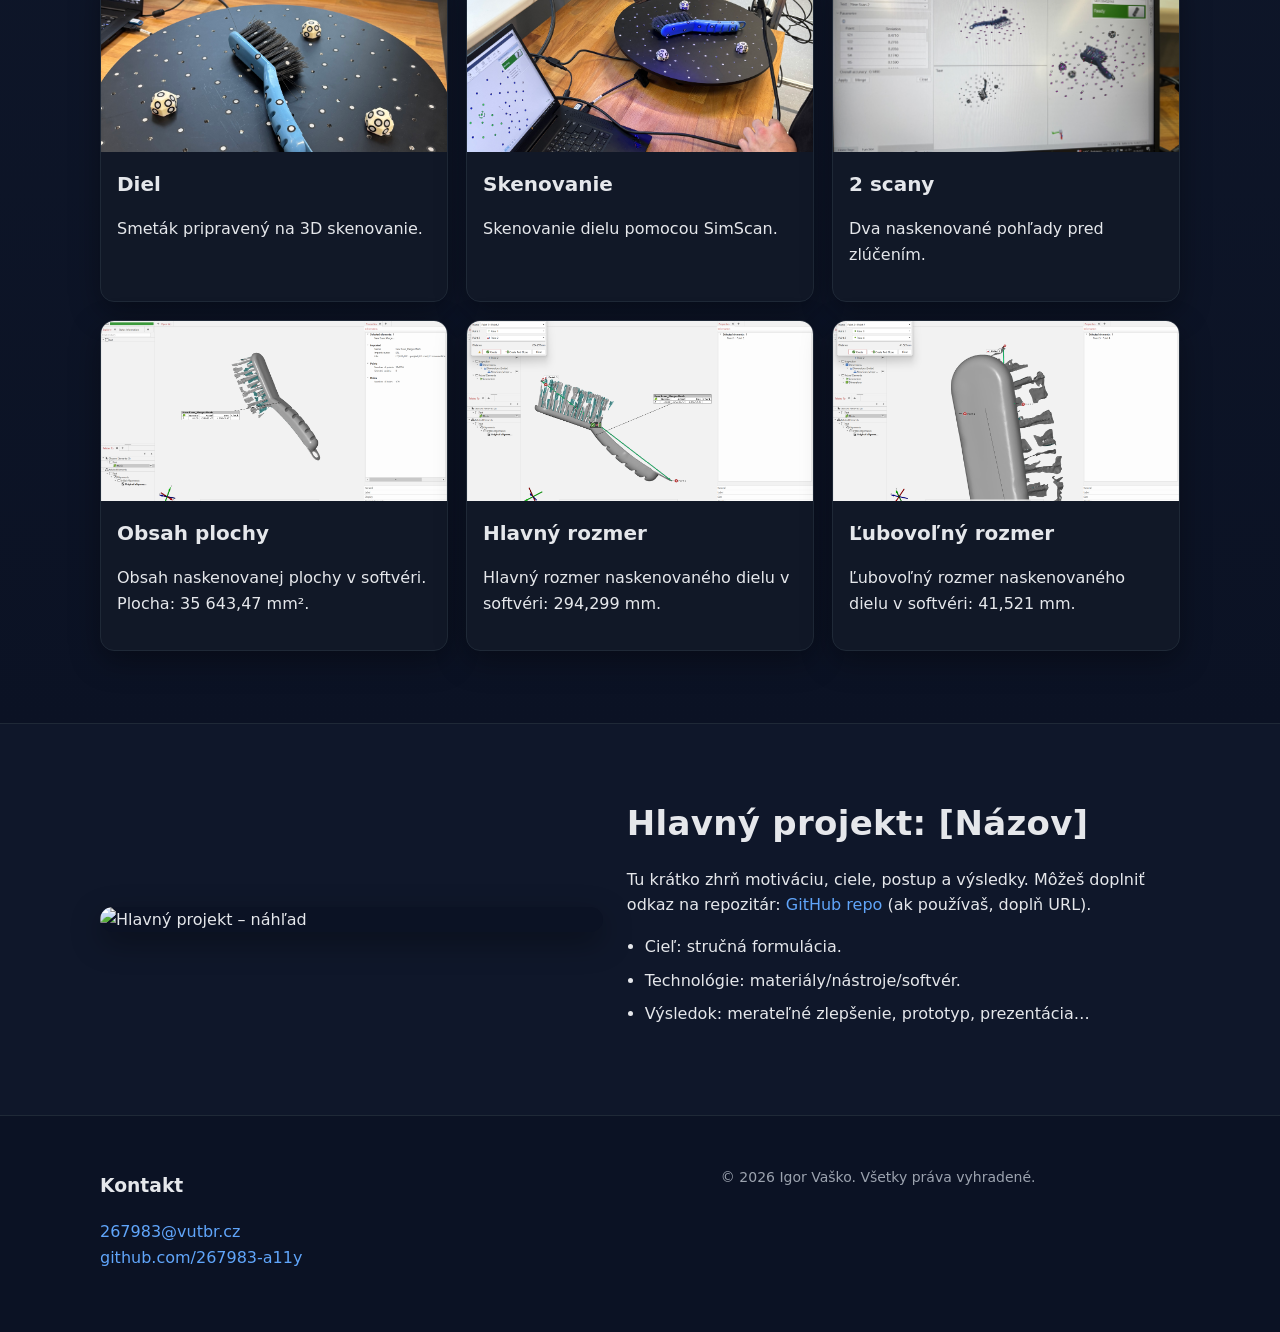
==== commit 83a8b769: "Update index.html" ====
--- a/index.html
+++ b/index.html
@@ -4,7 +4,7 @@
   <meta charset="UTF-8" />
   <!-- Viewport je nutný pre responzívny layout na mobiloch a GitHub Pages -->
   <meta name="viewport" content="width=device-width, initial-scale=1" />
-  <title>Moje projekty | Statická stránka</title>
+  <title>Igor Vaško | ZPC</title>
   <!-- Prepojenie na samostatný CSS súbor (relatívna cesta funguje aj na GitHub Pages) -->
   <link rel="stylesheet" href="./styles.css" />
   <meta name="description" content="Osobná statická stránka: O mne, 5 mini projektov a jeden hlavný projekt." />
@@ -268,6 +268,87 @@
   </section>
 
 
+  <!-- SEKCIA O 3D SKENE -->
+    <section id="3dtlac" class="section alt">
+     <div class="container">
+      <h2>3D scan</h2>
+      <p class="section-lead">
+      V rámci projektu som pomocou ručného 3D skenera SimScan naskenoval zvolený diel, 
+      pričom som najskôr pripravil jeho povrch a rozložil referenčné body. Diel som skenoval z dvoch strán, aby som získal kompletnú geometriu, 
+      a následne som oba skeny zlúčil do jedného uceleného modelu. Po načítaní dát som odstránil otvory vzniknuté počas skenovania, vyhladil povrch 
+      a optimalizoval počet polygonov tak, aby bola výsledná sieť presná a čistá. Až po všetkých úpravách som model exportoval do formátu STL. 
+      Na finálnom modeli som zmeral obsah naskenovanej plochy, maximálny rozmer dielu a jeden doplnkový rozmer podľa vlastného výberu, 
+      aby som overil úplnosť a presnosť skenu.
+      </p>
+
+            <div class="card-grid">
+        <!-- Diel -->
+        <article class="card">
+          <img src="./assets/images/3d_scan_diel.jpg" alt="Inetrface" loading="lazy" />
+          <div class="card-body">
+            <h3>Diel</h3>
+            <p>
+              Smeták pripravený na 3D skenovanie.
+            </p>
+          </div>
+        </article>
+
+        <!-- Skenovanie -->
+        <article class="card">
+          <img src="./assets/images/3dscan_skenovanie.jpg" alt="Logo" loading="lazy" />
+          <div class="card-body">
+            <h3>Skenovanie</h3>
+            <p>
+              Skenovanie dielu pomocou SimScan.
+            </p>
+          </div>
+        </article>
+
+        <!-- 2 scany -->
+        <article class="card">
+          <img src="./assets/images/3dscan_2scany.jpg" alt="Rezací stroj" loading="lazy" />
+          <div class="card-body">
+            <h3>2 scany</h3>
+            <p>
+              Dva naskenované pohľady pred zlúčením.
+            </p>
+          </div>
+        </article>
+                
+        <!-- Obsah plochy -->
+        <article class="card">
+          <img src="./assets/images/3dscan_obsahplochy.png" alt="Logo" loading="lazy" />
+          <div class="card-body">
+            <h3>Obsah plochy</h3>
+            <p>
+              Obsah naskenovanej plochy v softvéri. Plocha: 35 643,47 mm².
+            </p>
+          </div>
+        </article>
+
+        <!-- Hlavný rozmer -->
+        <article class="card">
+          <img src="./assets/images/3dscan_celkovyrozmer.png" alt="Logo" loading="lazy" />
+          <div class="card-body">
+            <h3>Hlavný rozmer</h3>
+            <p>
+              Hlavný rozmer naskenovaného dielu v softvéri: 294,299 mm.
+            </p>
+          </div>
+        </article>
+
+        <!-- Lubovolny rozmer -->
+        <article class="card">
+          <img src="./assets/images/3dscan_jedenrozmer.png" alt="Logo" loading="lazy" />
+          <div class="card-body">
+            <h3>Ľubovoľný rozmer</h3>
+            <p>
+              Ľubovoľný rozmer naskenovaného dielu v softvéri: 41,521 mm.
+            </p>
+          </div>
+        </article>
+  </section>
+
 
 
   <!-- HLAVNÝ PROJEKT (väčší dôraz) -->
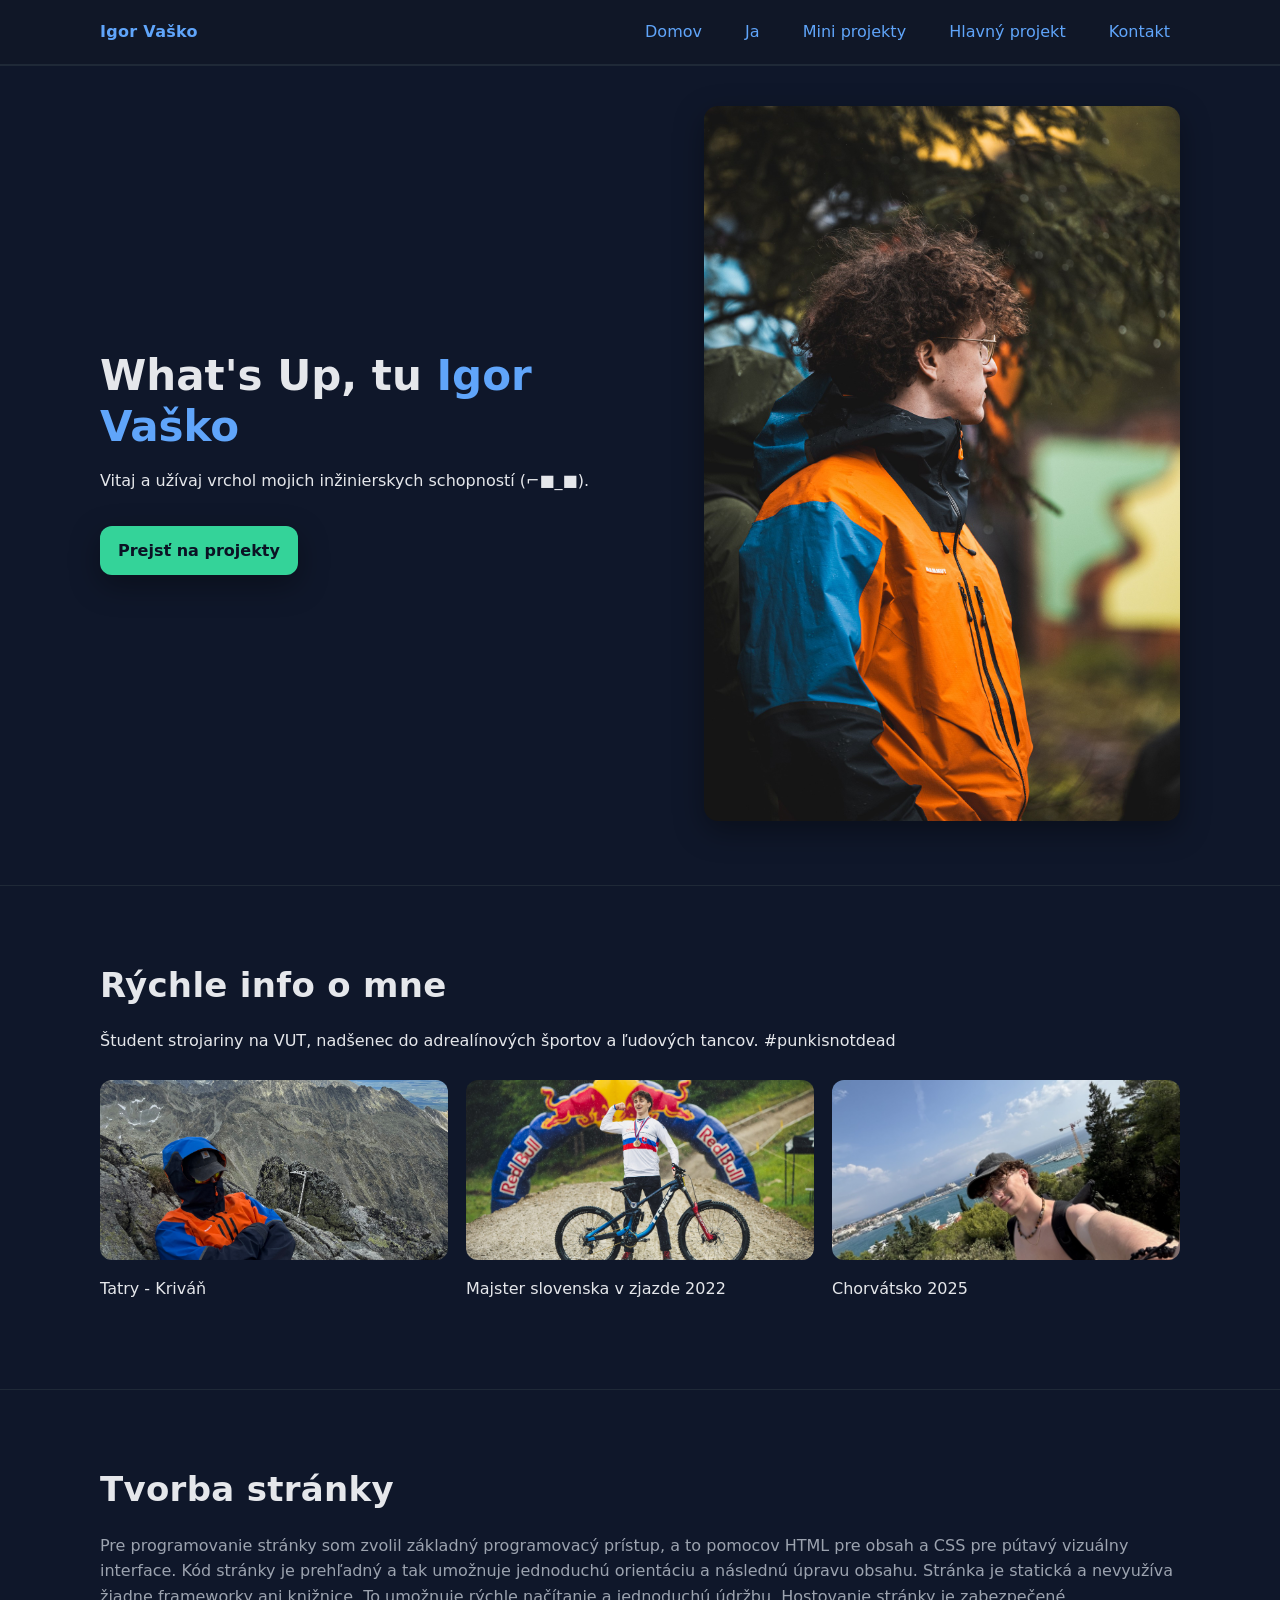
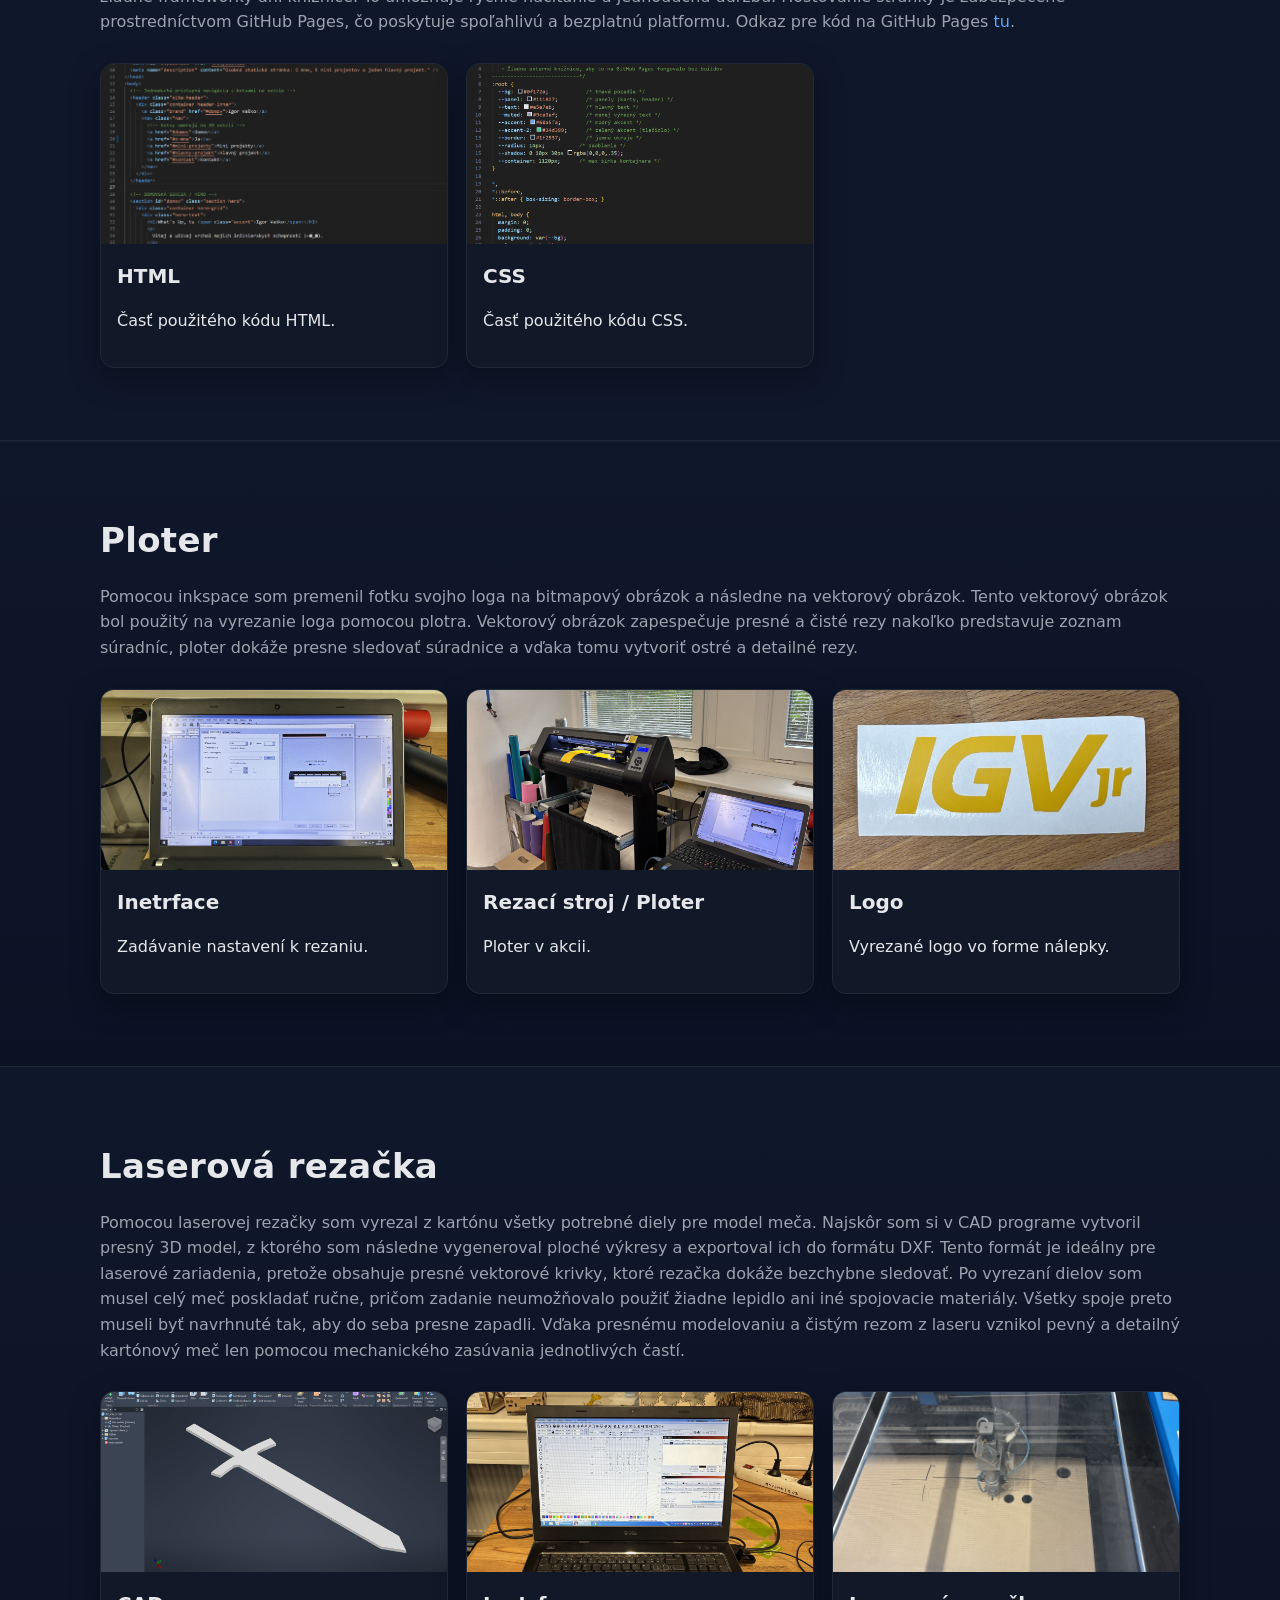
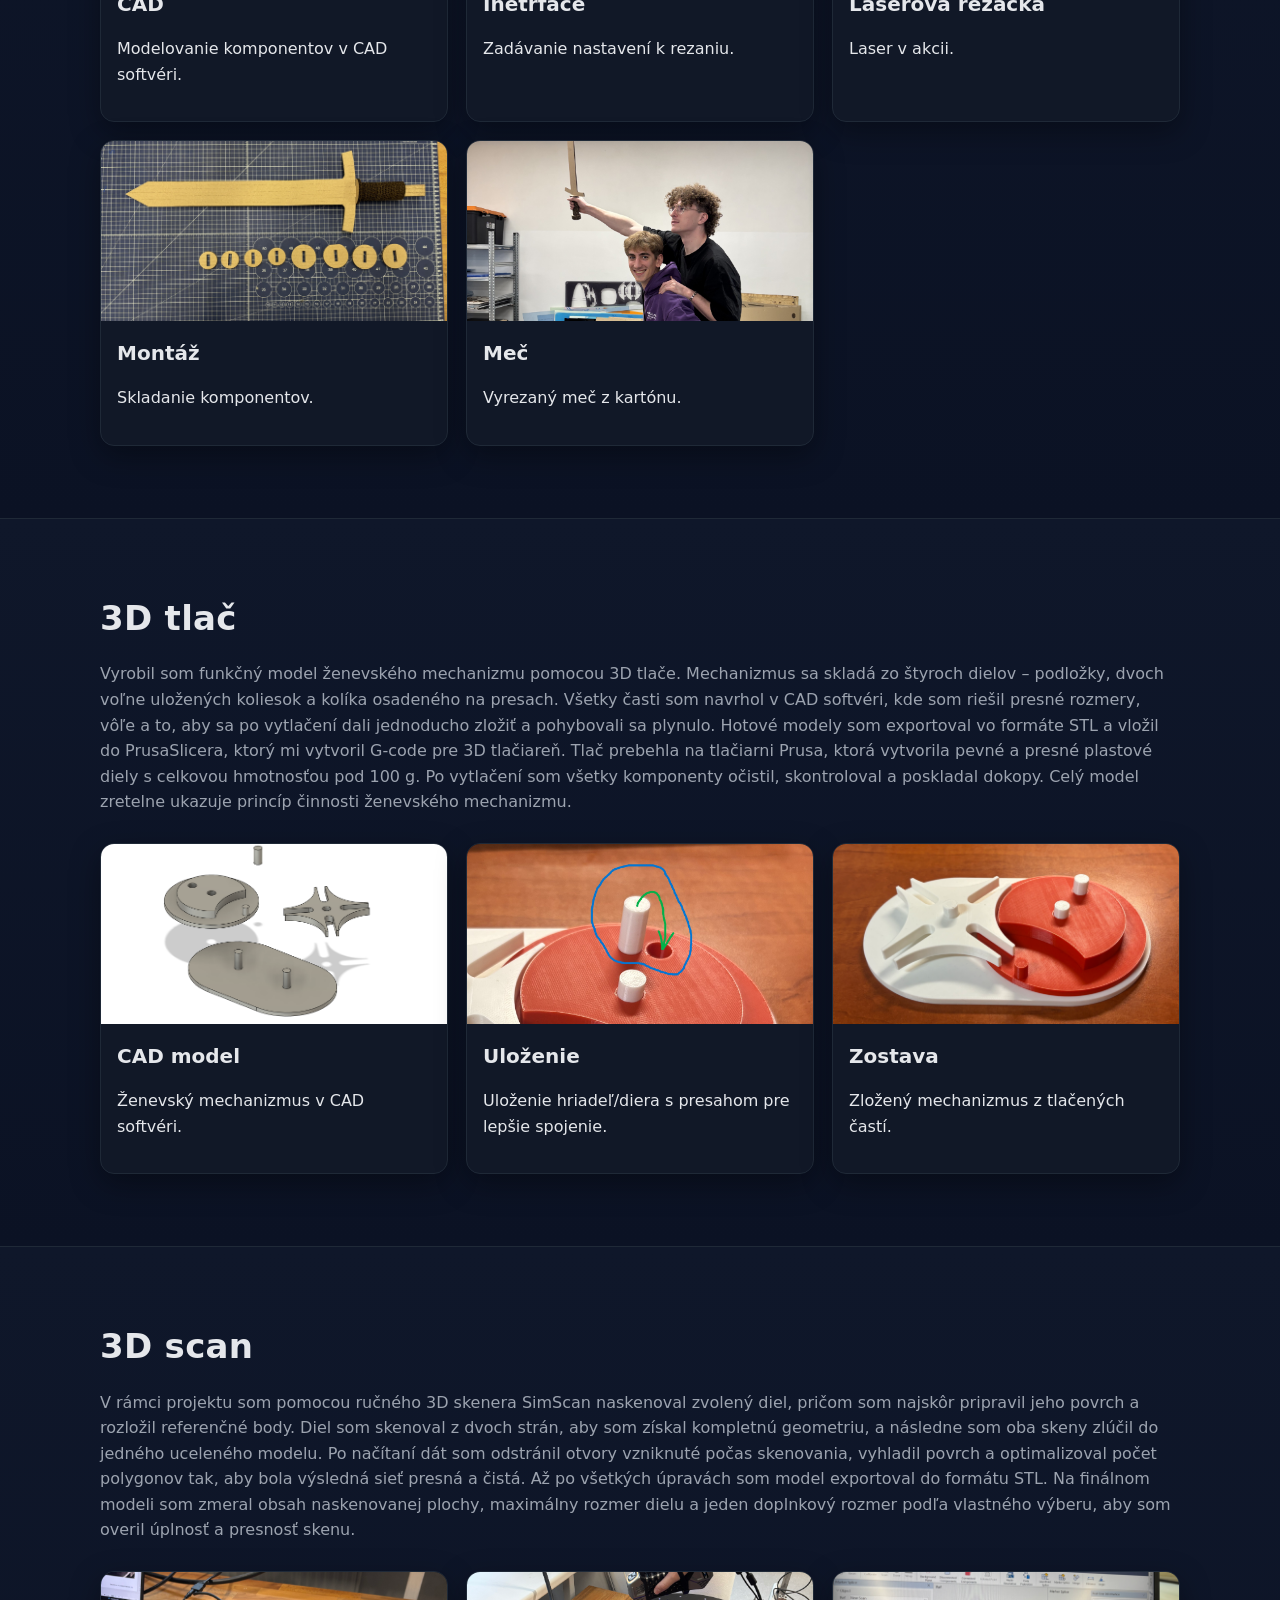
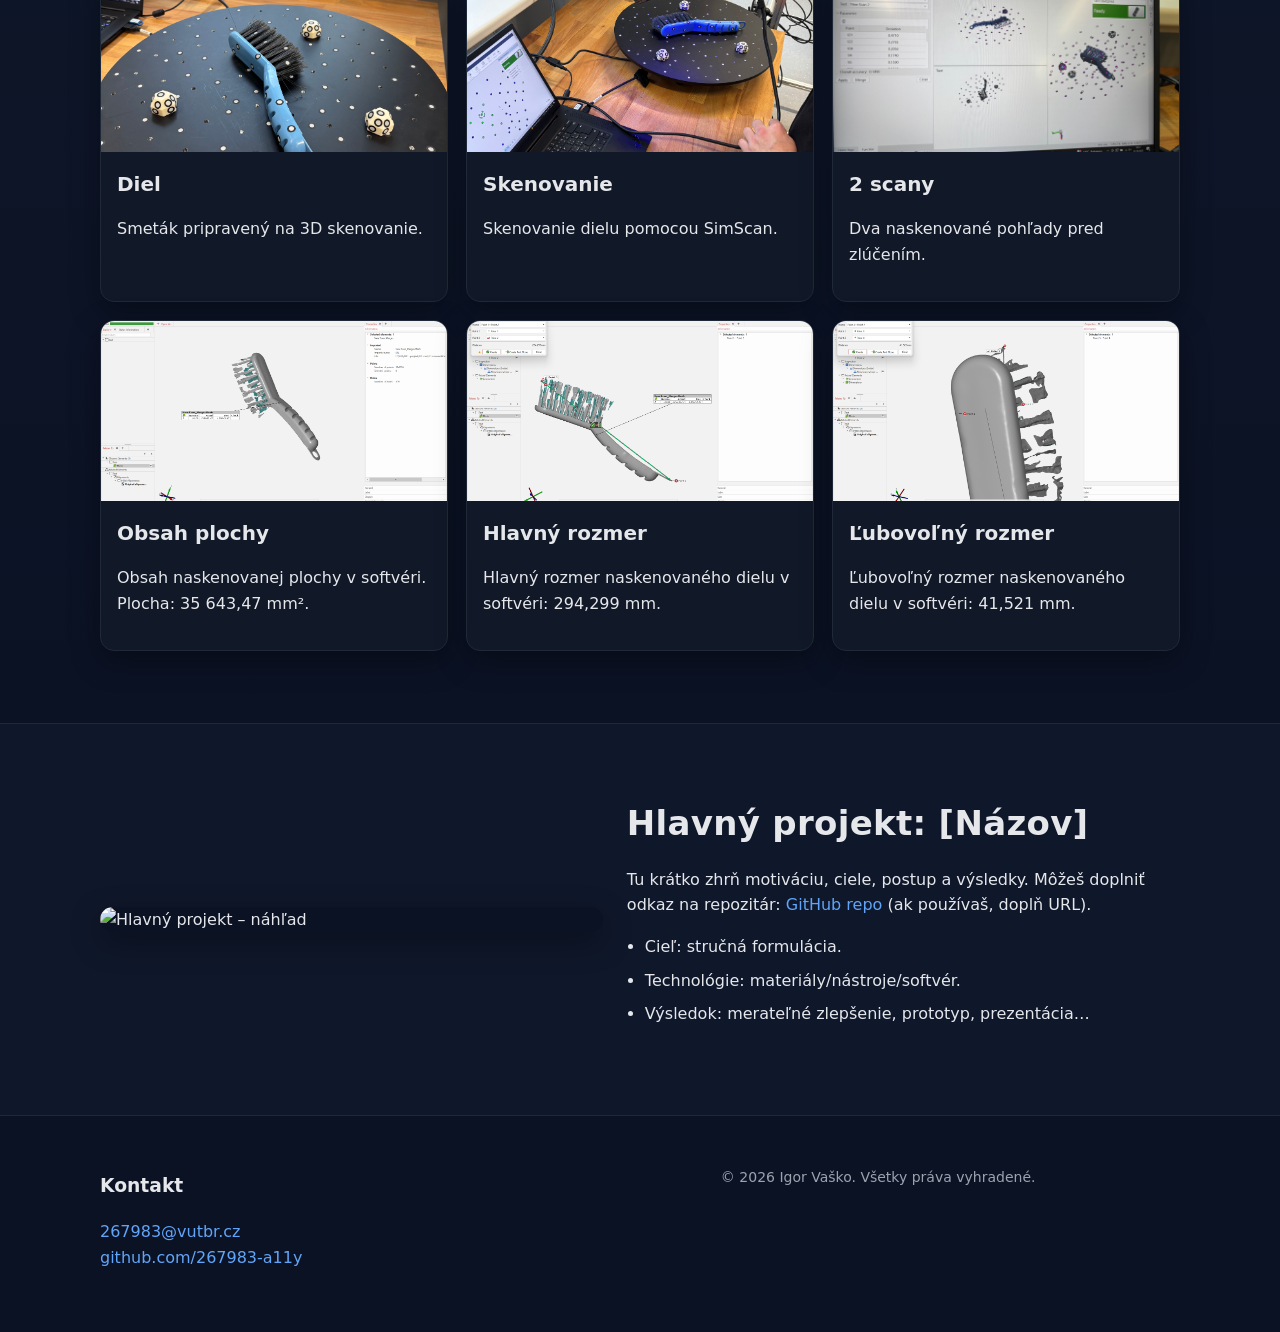
==== commit 782515ac: "Update index.html" ====
--- a/index.html
+++ b/index.html
@@ -250,7 +250,7 @@
           <div class="card-body">
             <h3>Uloženie</h3>
             <p>
-              Uloženie častí s presahom pre lepšie spojenie.
+              Uloženie hriadeľ/diera s presahom pre lepšie spojenie.
             </p>
           </div>
         </article>
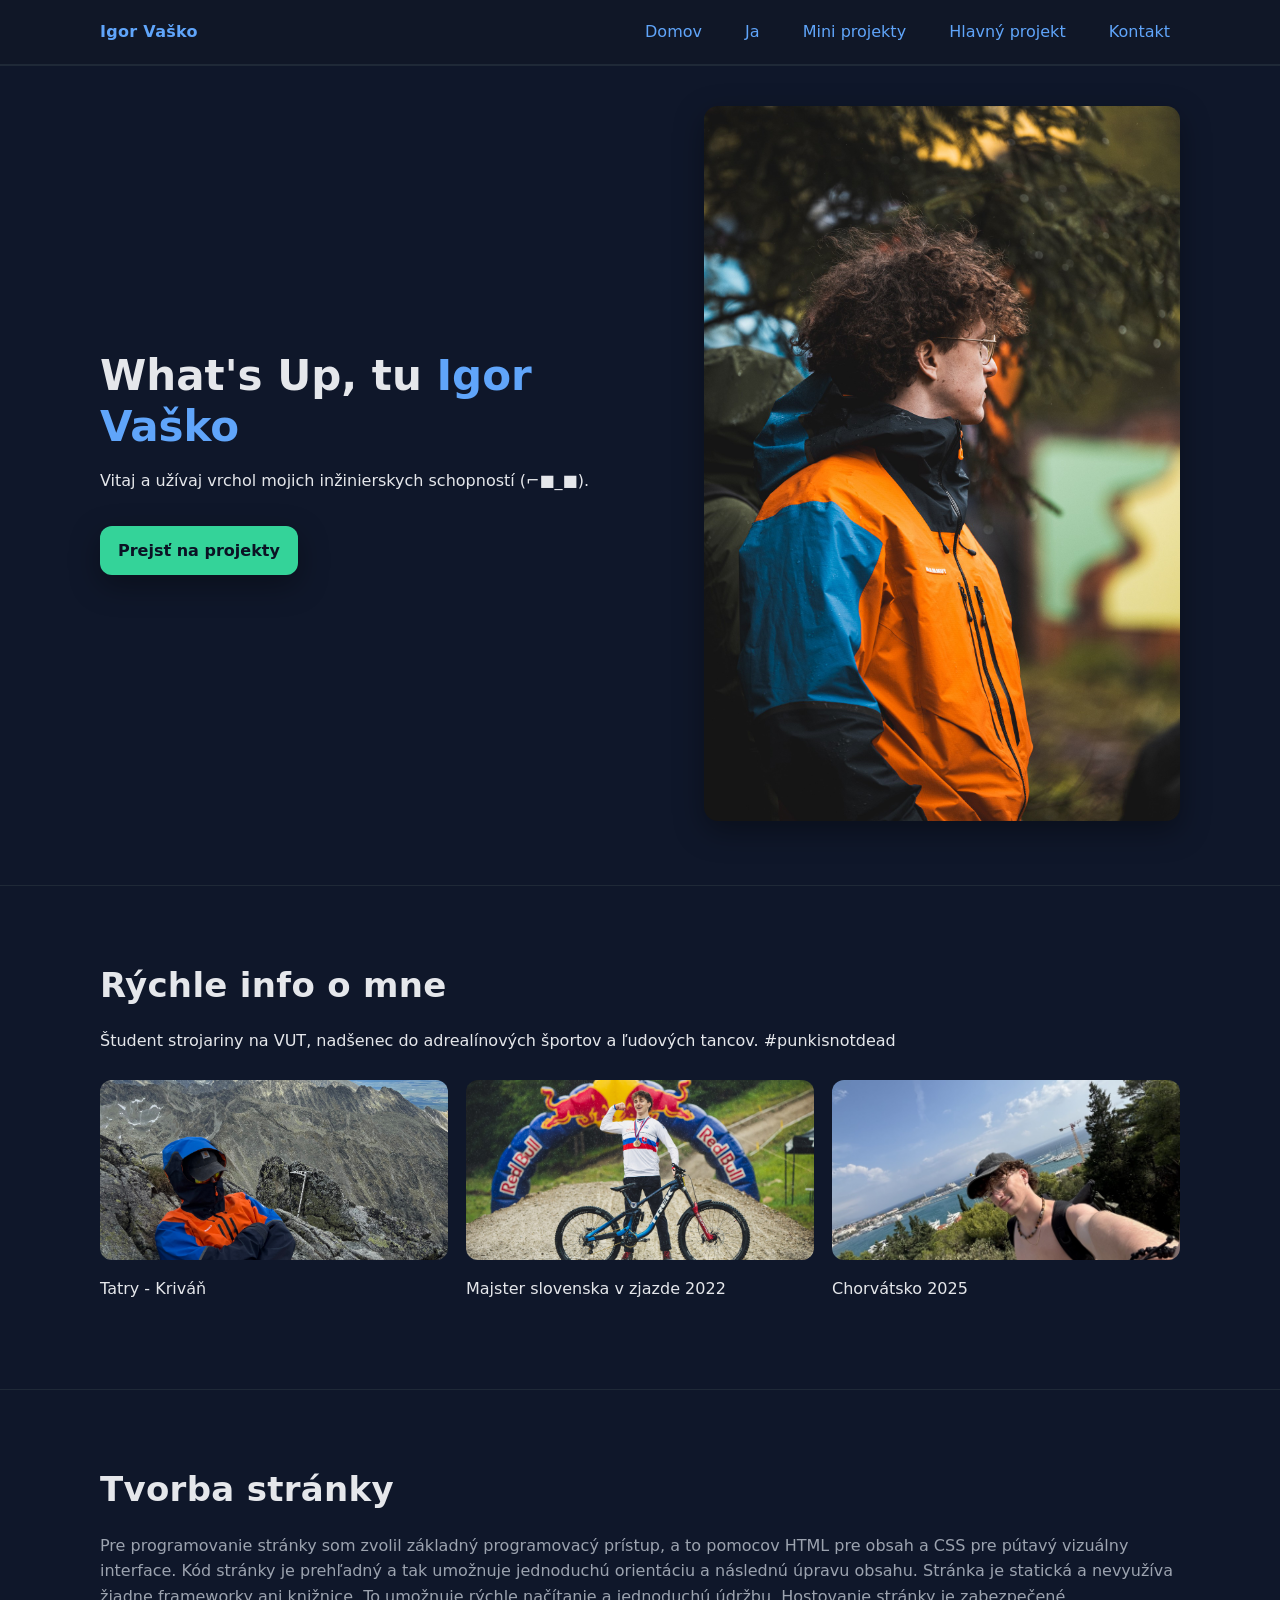
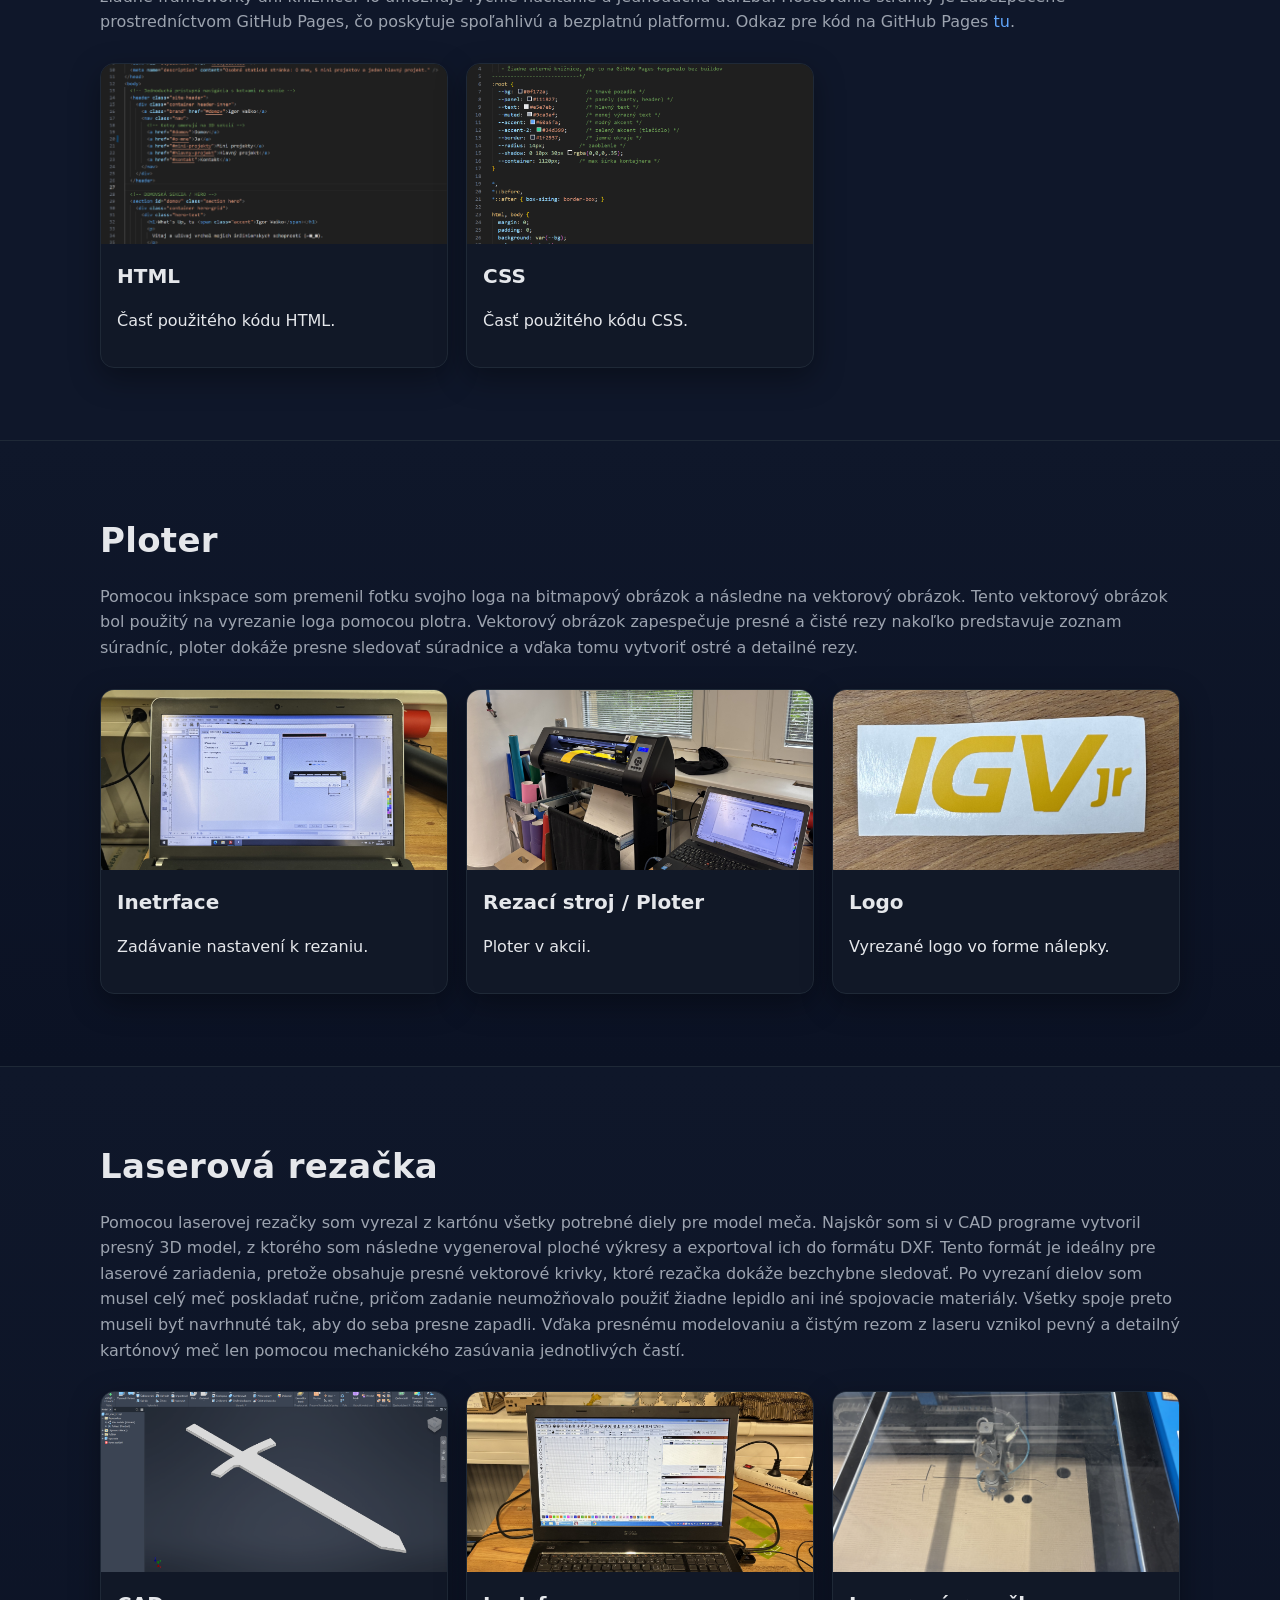
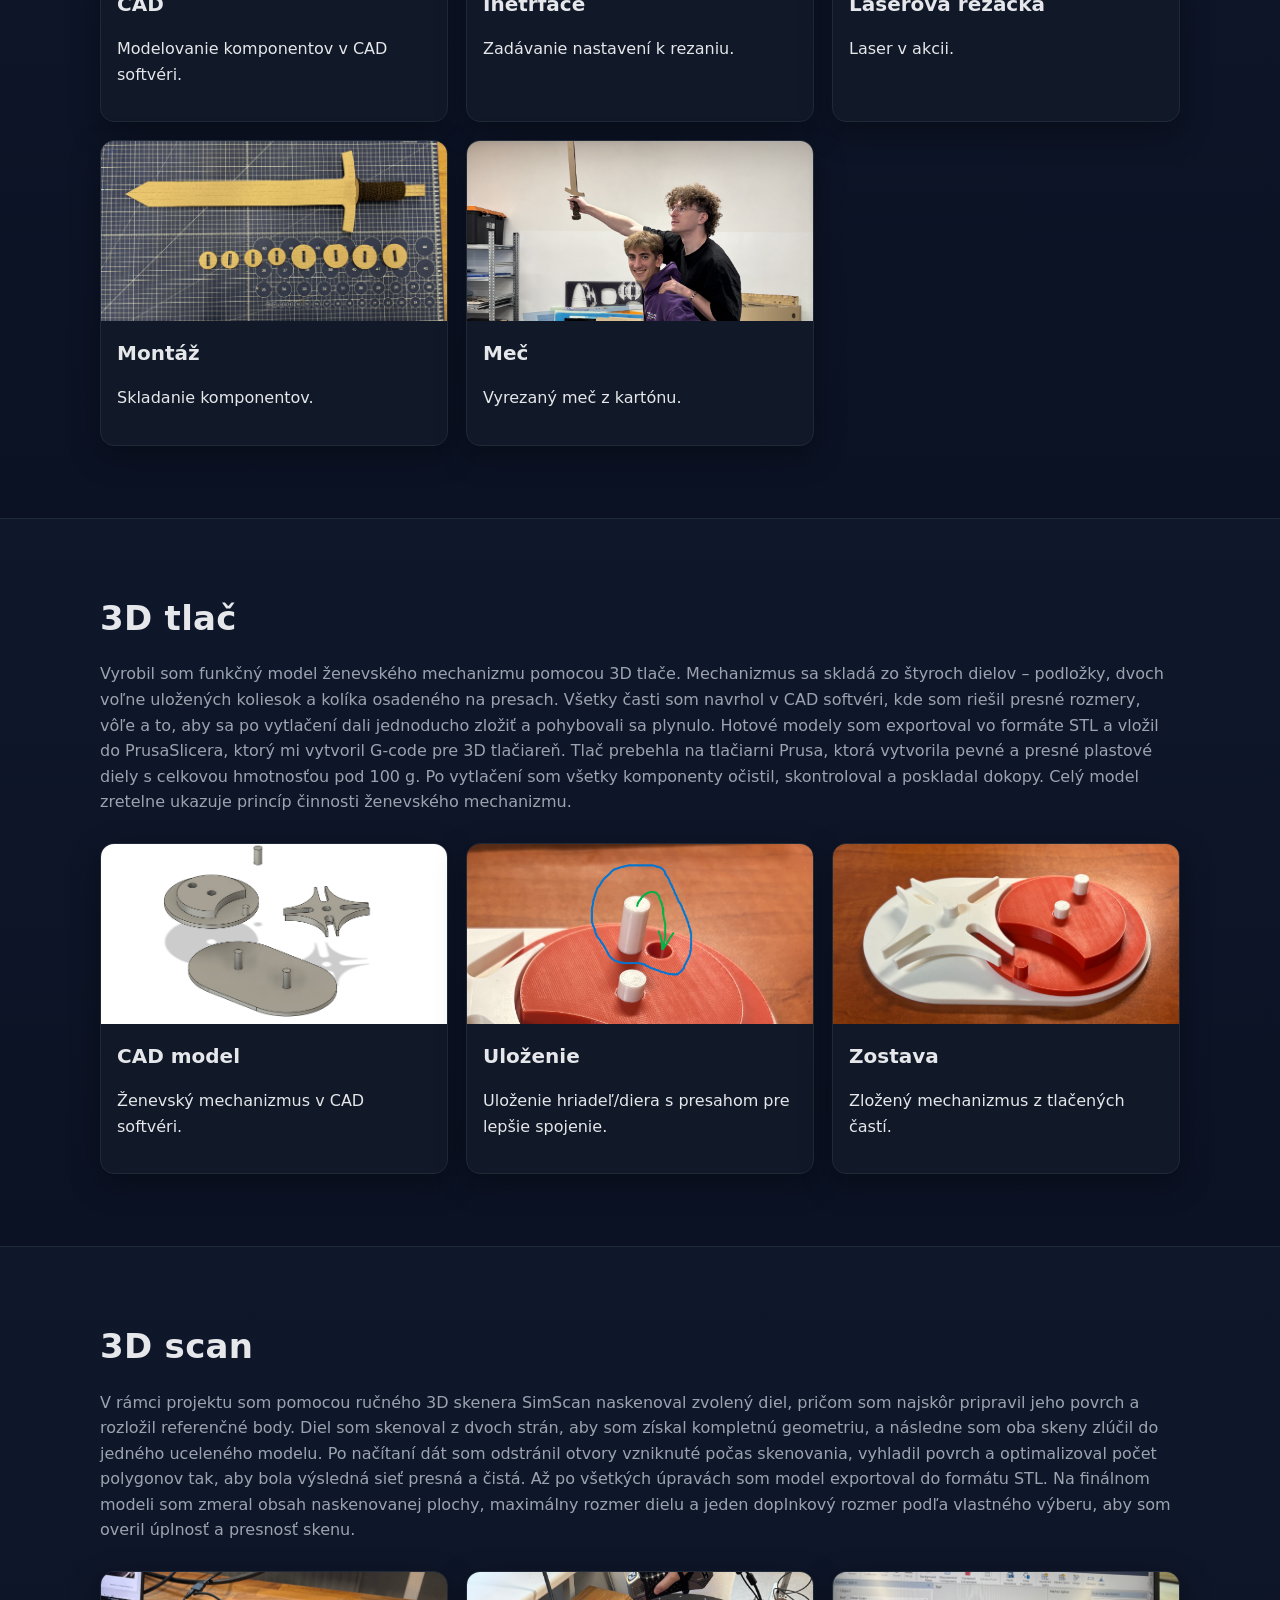
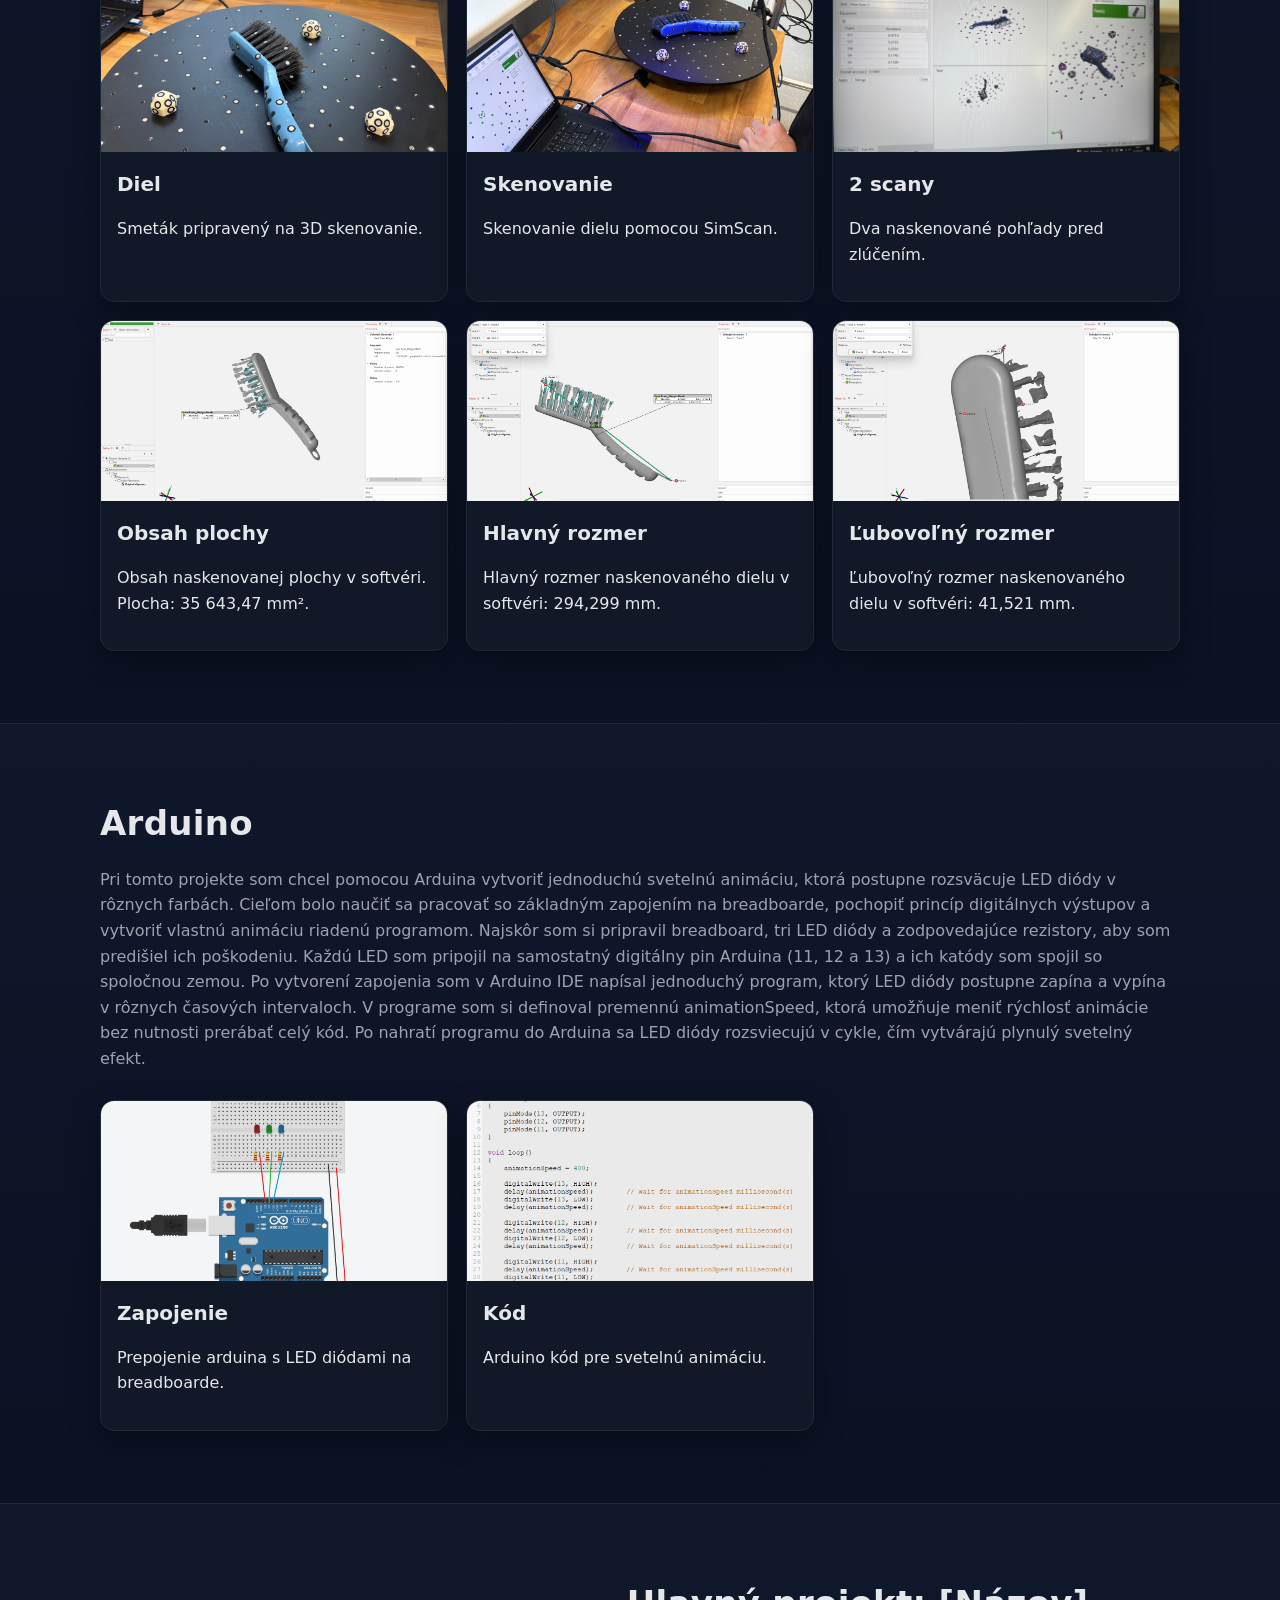
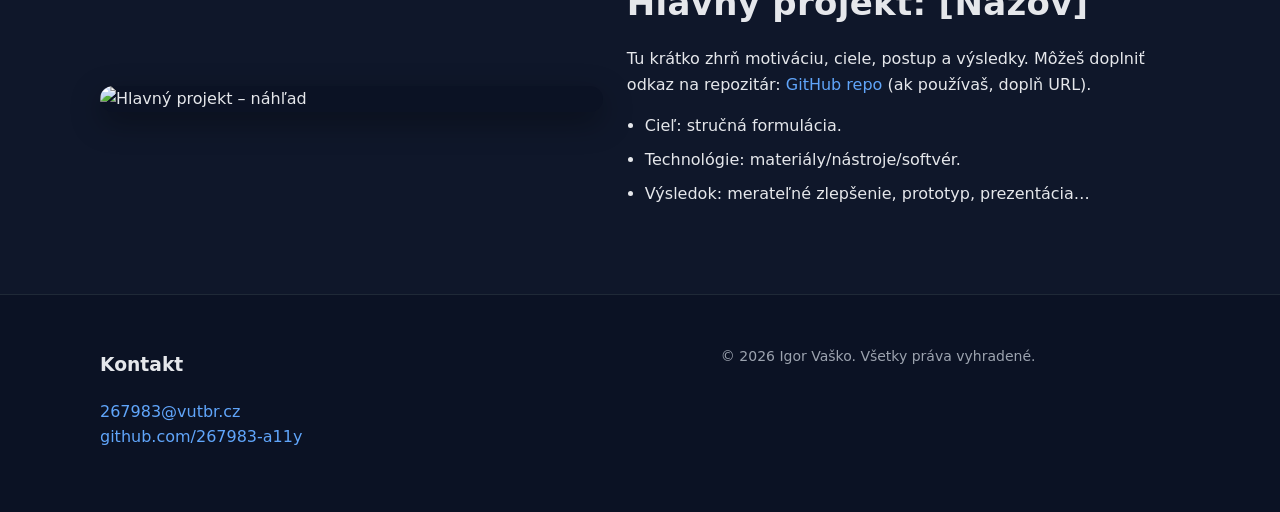
==== commit 0e301a8e: "Update index.html" ====
--- a/index.html
+++ b/index.html
@@ -350,6 +350,45 @@
   </section>
 
 
+<!-- SEKCIA O ARDUINE -->
+    <section id="3dtlac" class="section alt">
+     <div class="container">
+      <h2>Arduino</h2>
+      <p class="section-lead">
+Pri tomto projekte som chcel pomocou Arduina vytvoriť jednoduchú svetelnú animáciu, ktorá postupne rozsväcuje LED diódy v rôznych farbách. 
+Cieľom bolo naučiť sa pracovať so základným zapojením na breadboarde, pochopiť princíp digitálnych výstupov a vytvoriť vlastnú animáciu riadenú programom.
+Najskôr som si pripravil breadboard, tri LED diódy a zodpovedajúce rezistory, aby som predišiel ich poškodeniu. 
+Každú LED som pripojil na samostatný digitálny pin Arduina (11, 12 a 13) a ich katódy som spojil so spoločnou zemou. 
+Po vytvorení zapojenia som v Arduino IDE napísal jednoduchý program, ktorý LED diódy postupne zapína a vypína v rôznych časových intervaloch.
+V programe som si definoval premennú animationSpeed, ktorá umožňuje meniť rýchlosť animácie bez nutnosti prerábať celý kód. Po nahratí programu do Arduina sa LED diódy rozsviecujú v cykle, čím vytvárajú plynulý svetelný efekt.
+    </p>
+
+            <div class="card-grid">
+        <!-- Model -->
+        <article class="card">
+          <img src="./assets/images/arduino_schema.png" alt="Inetrface" loading="lazy" />
+          <div class="card-body">
+            <h3>Zapojenie</h3>
+            <p>
+              Prepojenie arduina s LED diódami na breadboarde.
+            </p>
+          </div>
+        </article>
+
+        <!-- Uloženie s presahom -->
+        <article class="card">
+          <img src="./assets/images/arduino_kod.png" alt="Rezací stroj" loading="lazy" />
+          <div class="card-body">
+            <h3>Kód</h3>
+            <p>
+              Arduino kód pre svetelnú animáciu.
+            </p>
+          </div>
+        </article>
+  </section>
+
+
+
 
   <!-- HLAVNÝ PROJEKT (väčší dôraz) -->
   <section id="hlavny-projekt" class="section">
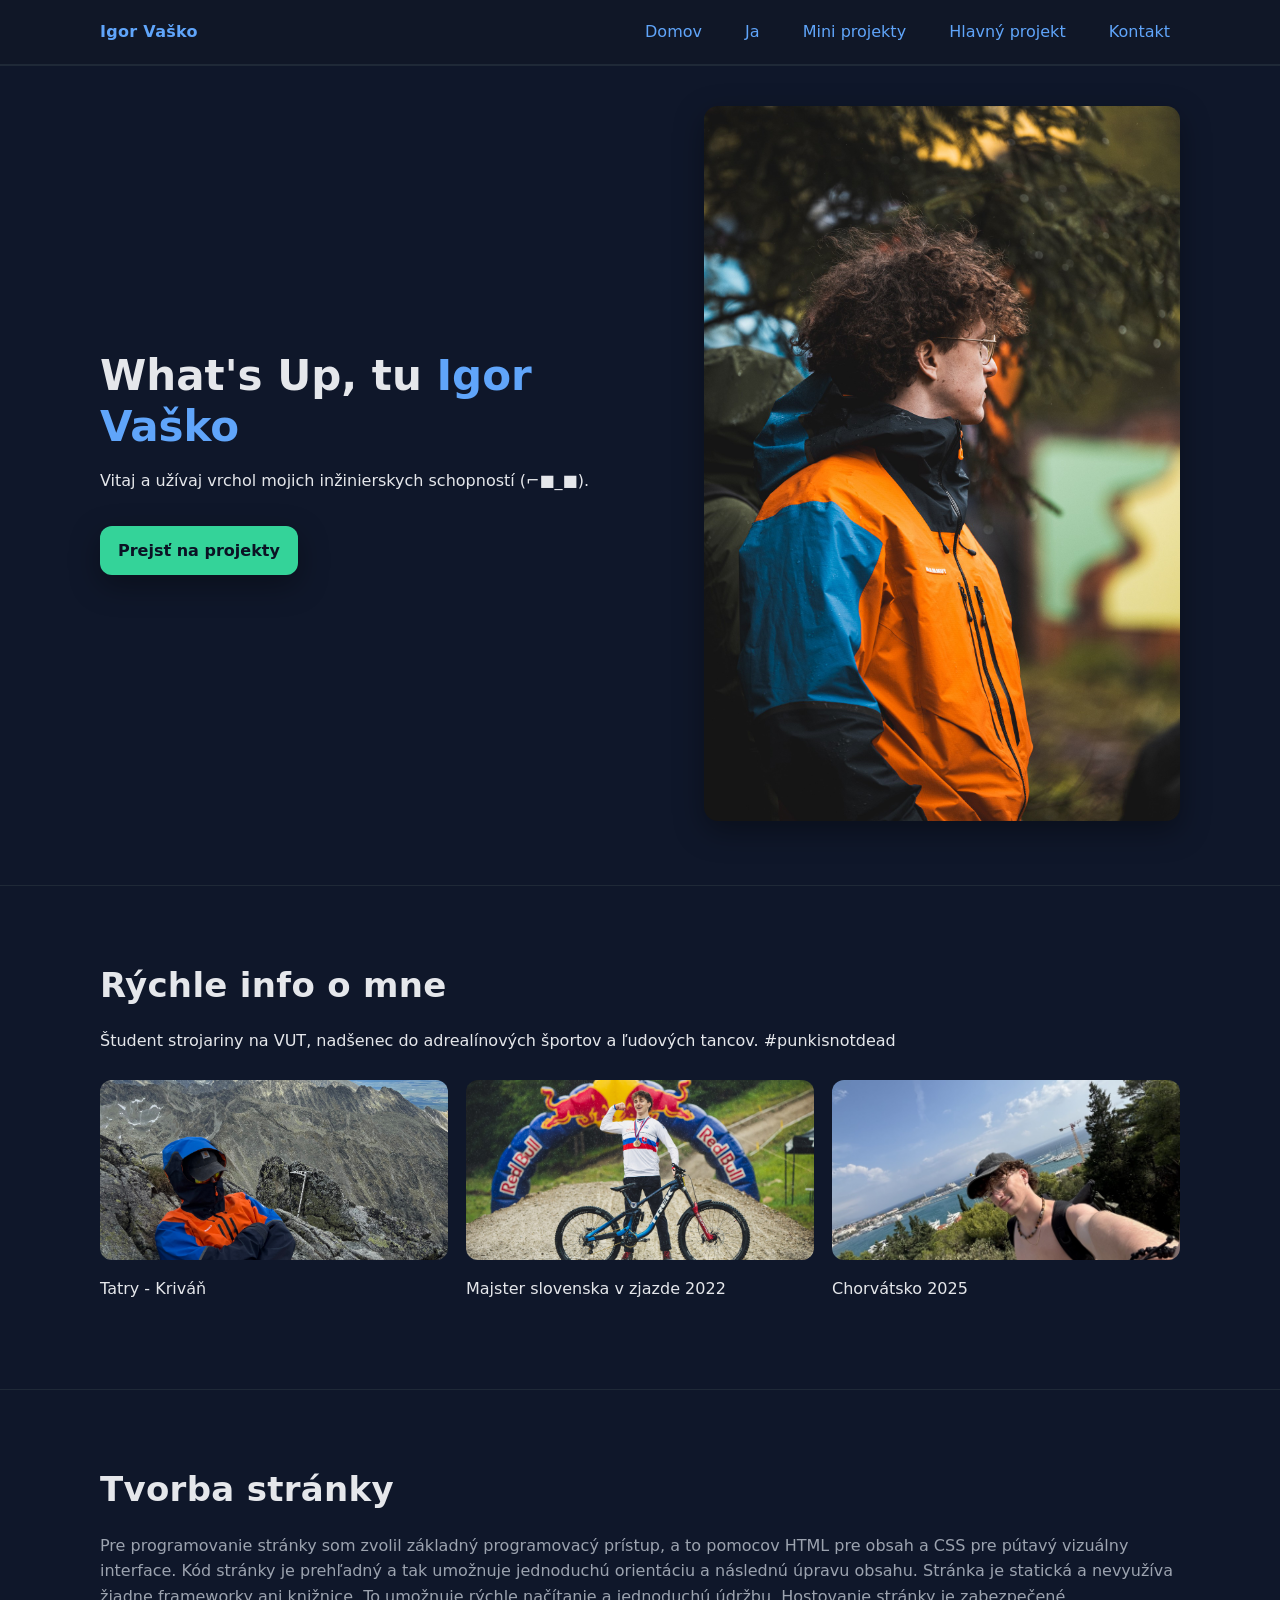
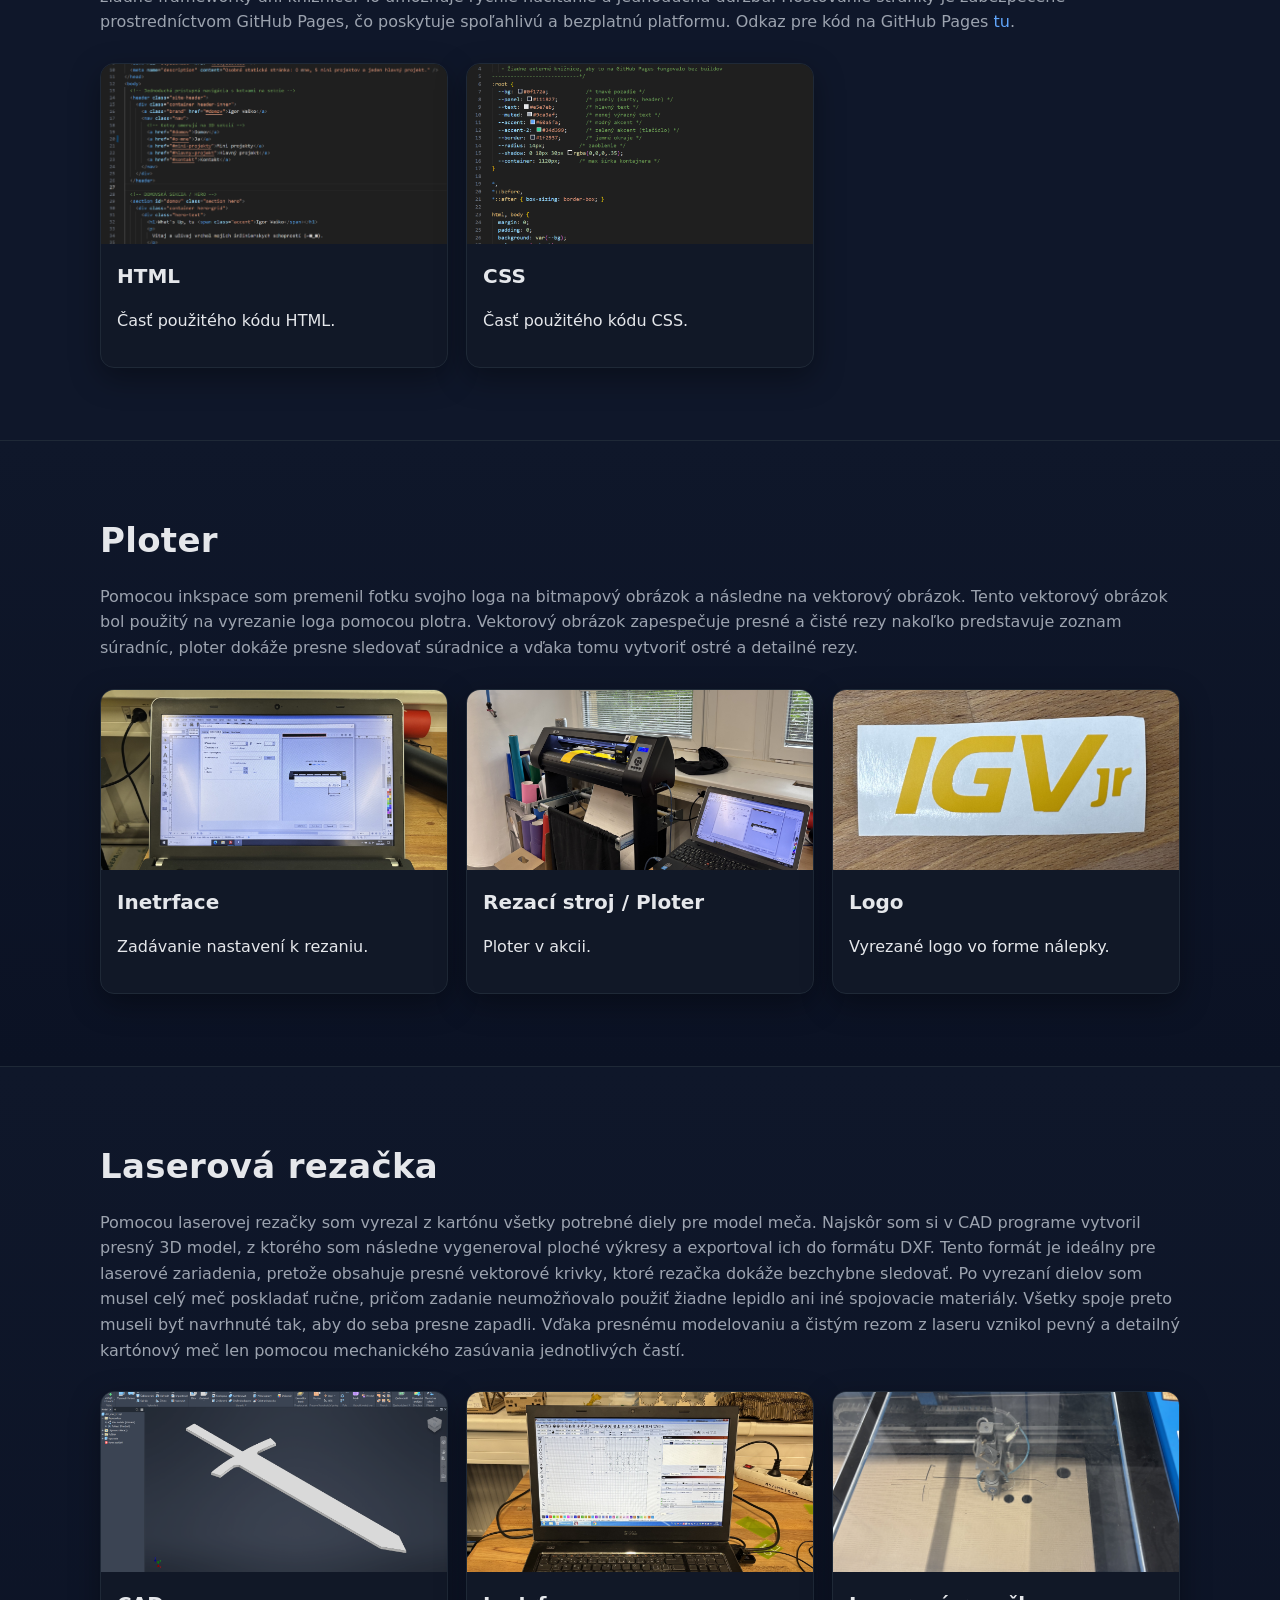
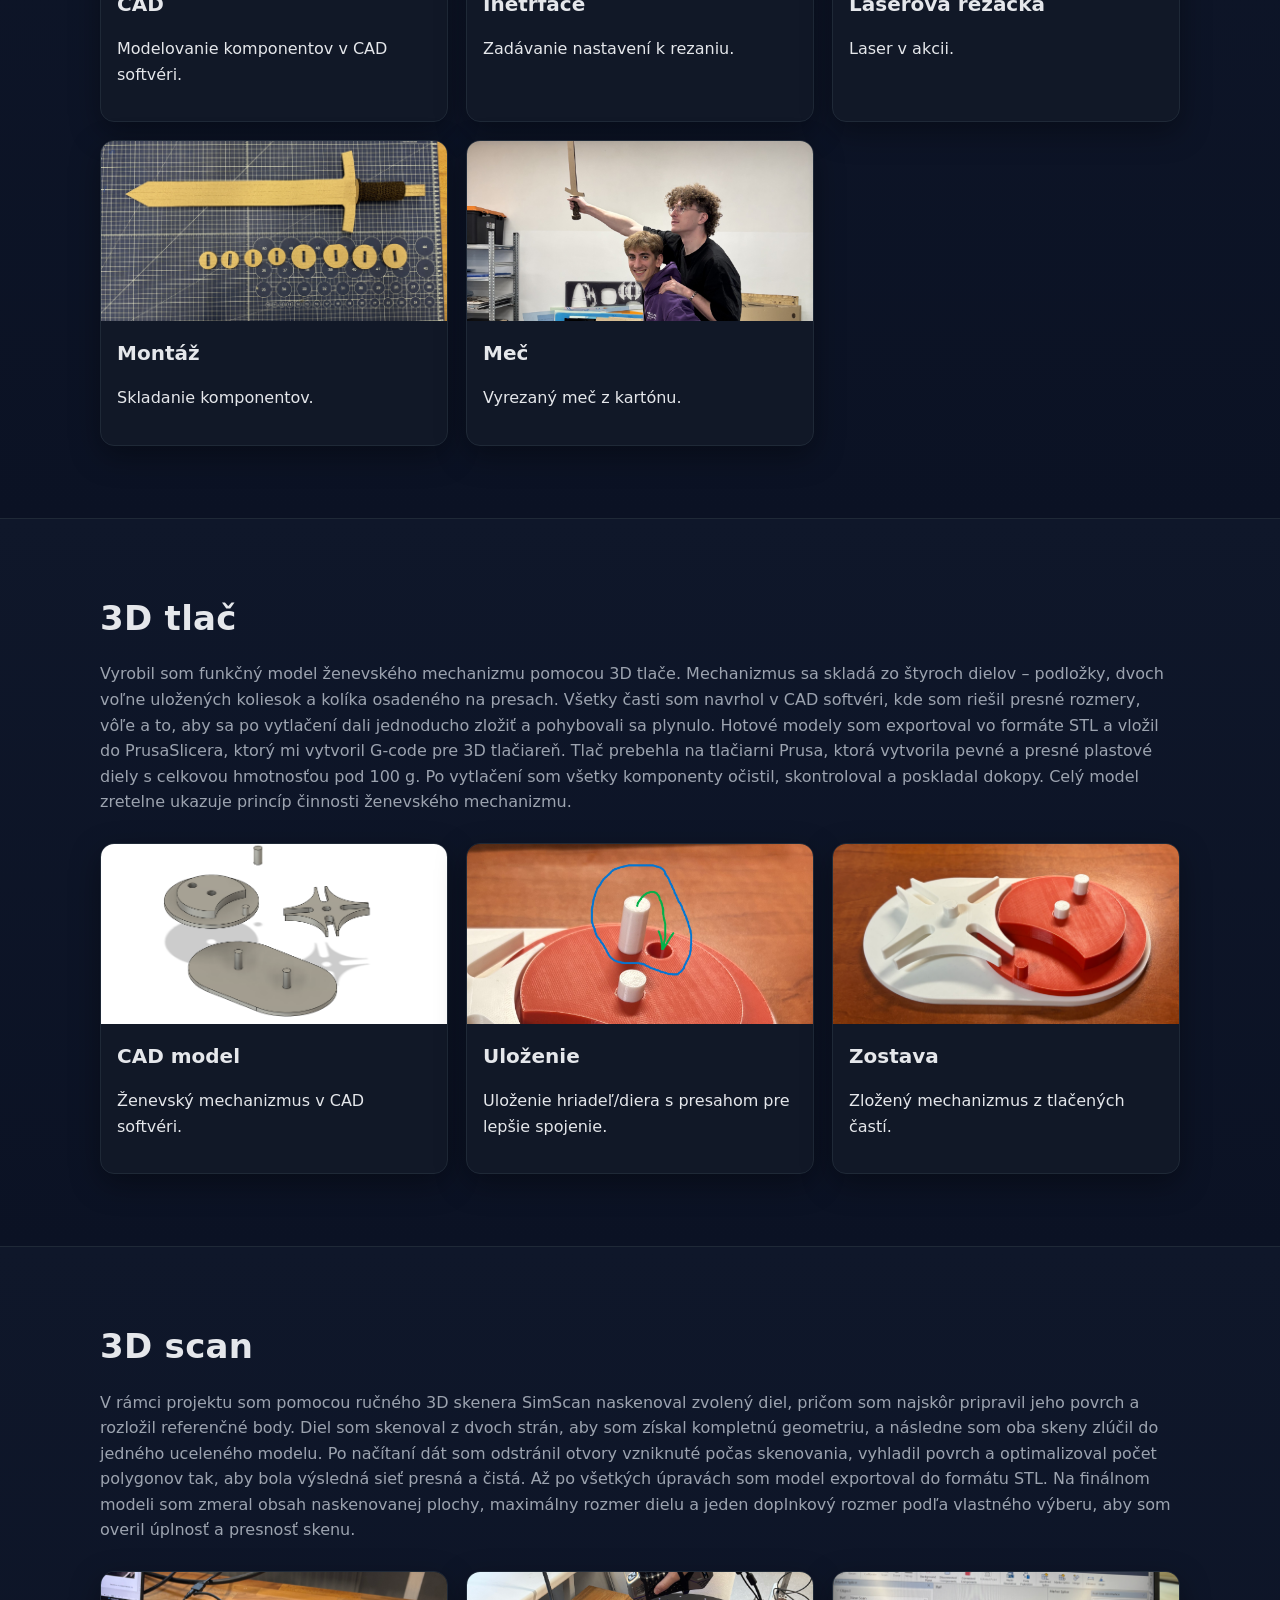
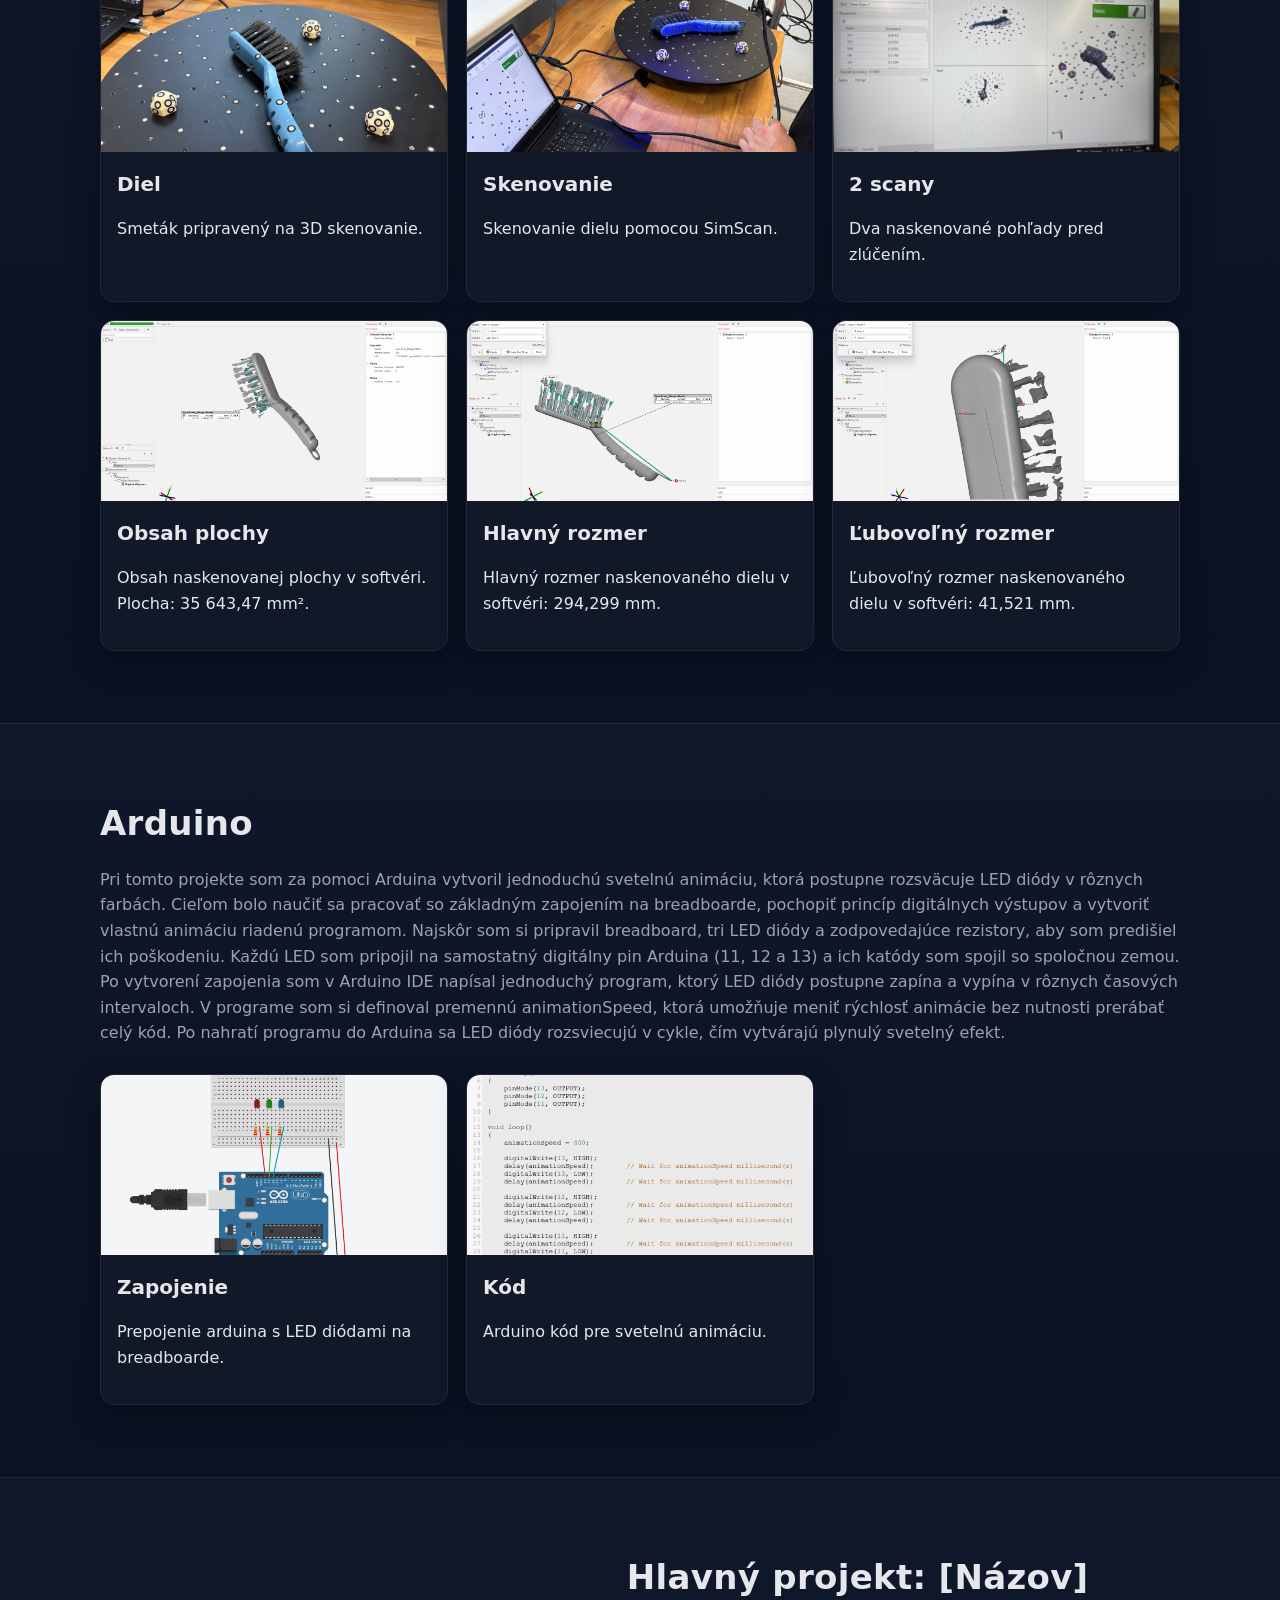
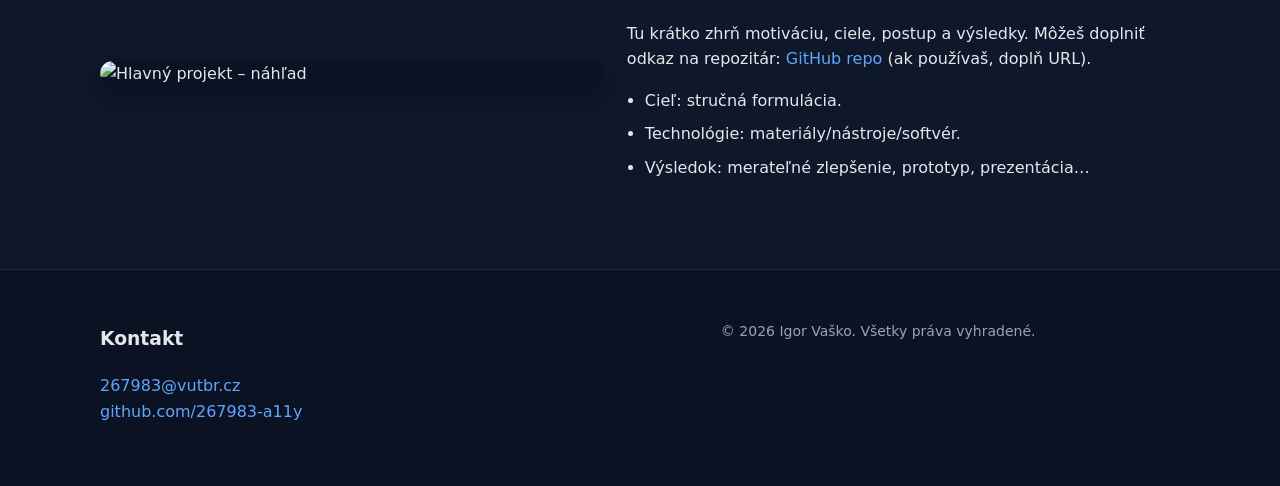
==== commit 609974fa: "Update index.html" ====
--- a/index.html
+++ b/index.html
@@ -355,7 +355,7 @@
      <div class="container">
       <h2>Arduino</h2>
       <p class="section-lead">
-Pri tomto projekte som chcel pomocou Arduina vytvoriť jednoduchú svetelnú animáciu, ktorá postupne rozsväcuje LED diódy v rôznych farbách. 
+Pri tomto projekte som za pomoci Arduina vytvoril jednoduchú svetelnú animáciu, ktorá postupne rozsväcuje LED diódy v rôznych farbách. 
 Cieľom bolo naučiť sa pracovať so základným zapojením na breadboarde, pochopiť princíp digitálnych výstupov a vytvoriť vlastnú animáciu riadenú programom.
 Najskôr som si pripravil breadboard, tri LED diódy a zodpovedajúce rezistory, aby som predišiel ich poškodeniu. 
 Každú LED som pripojil na samostatný digitálny pin Arduina (11, 12 a 13) a ich katódy som spojil so spoločnou zemou. 
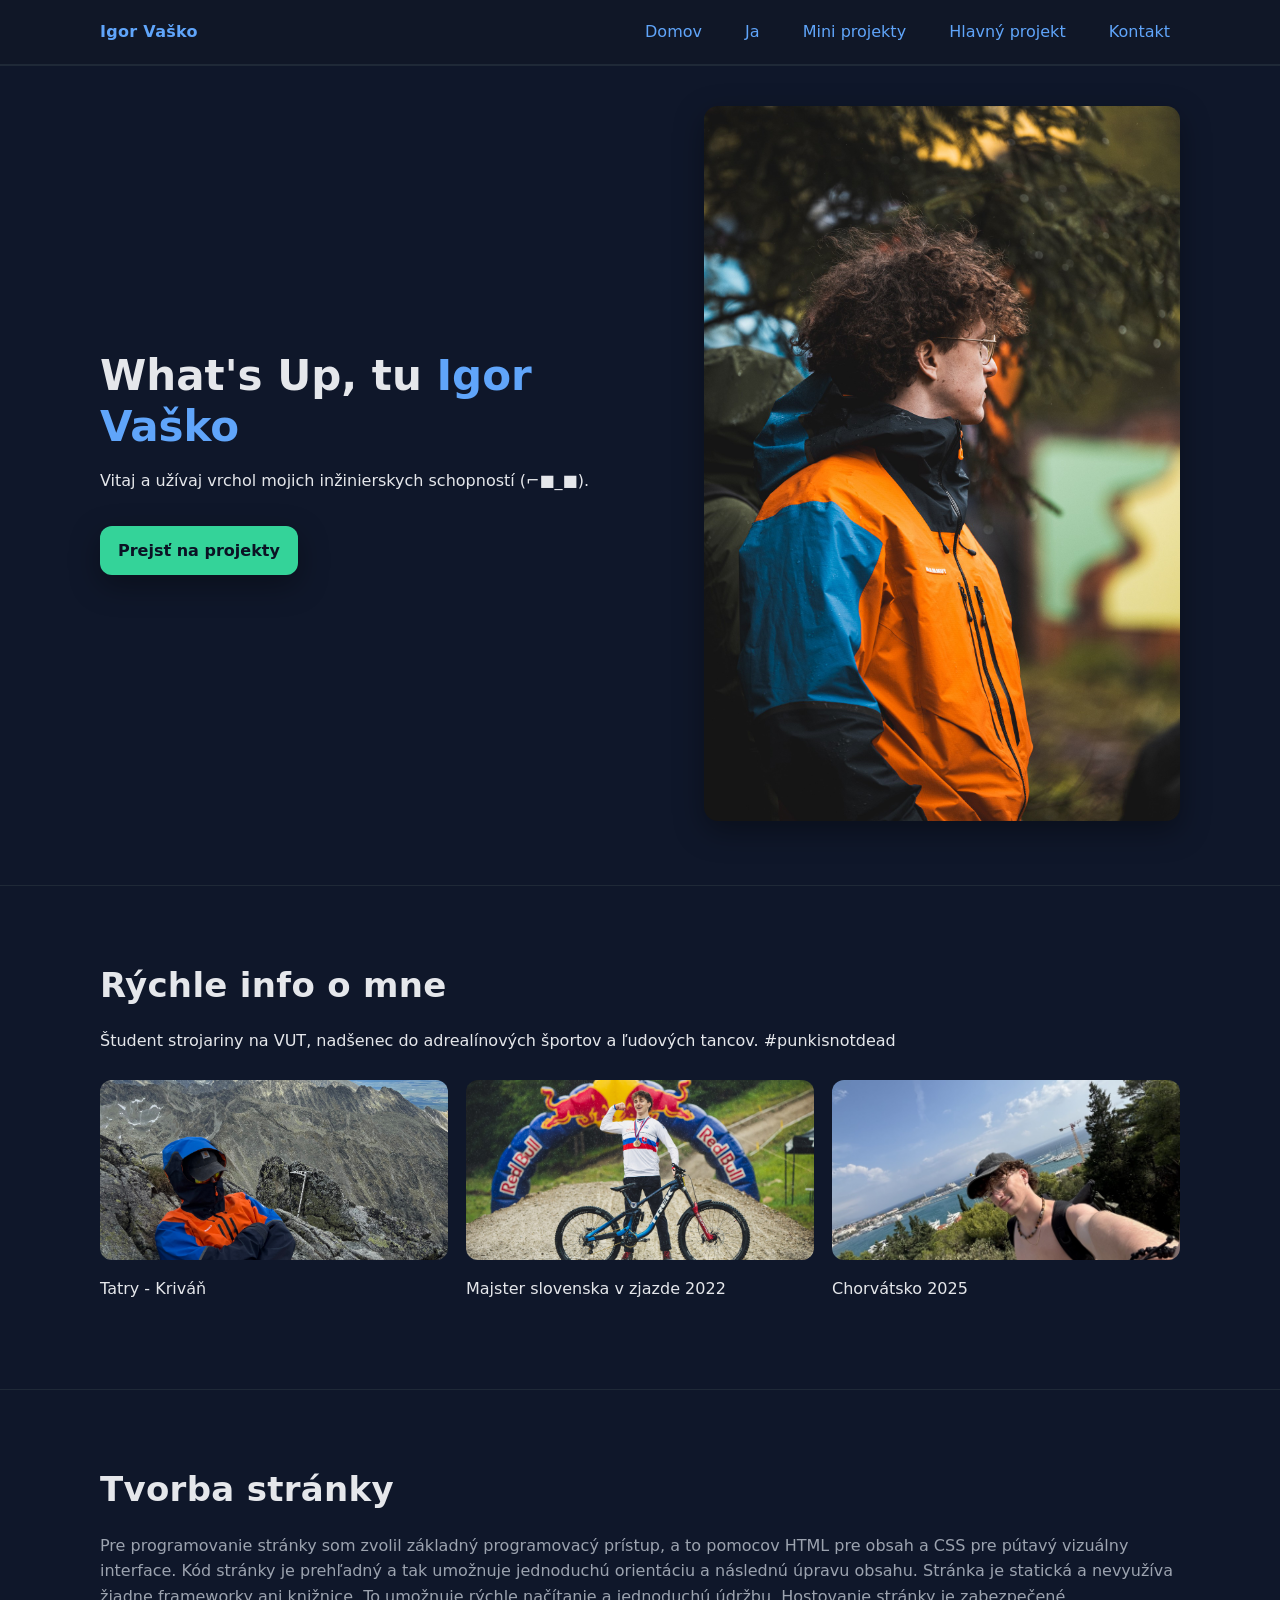
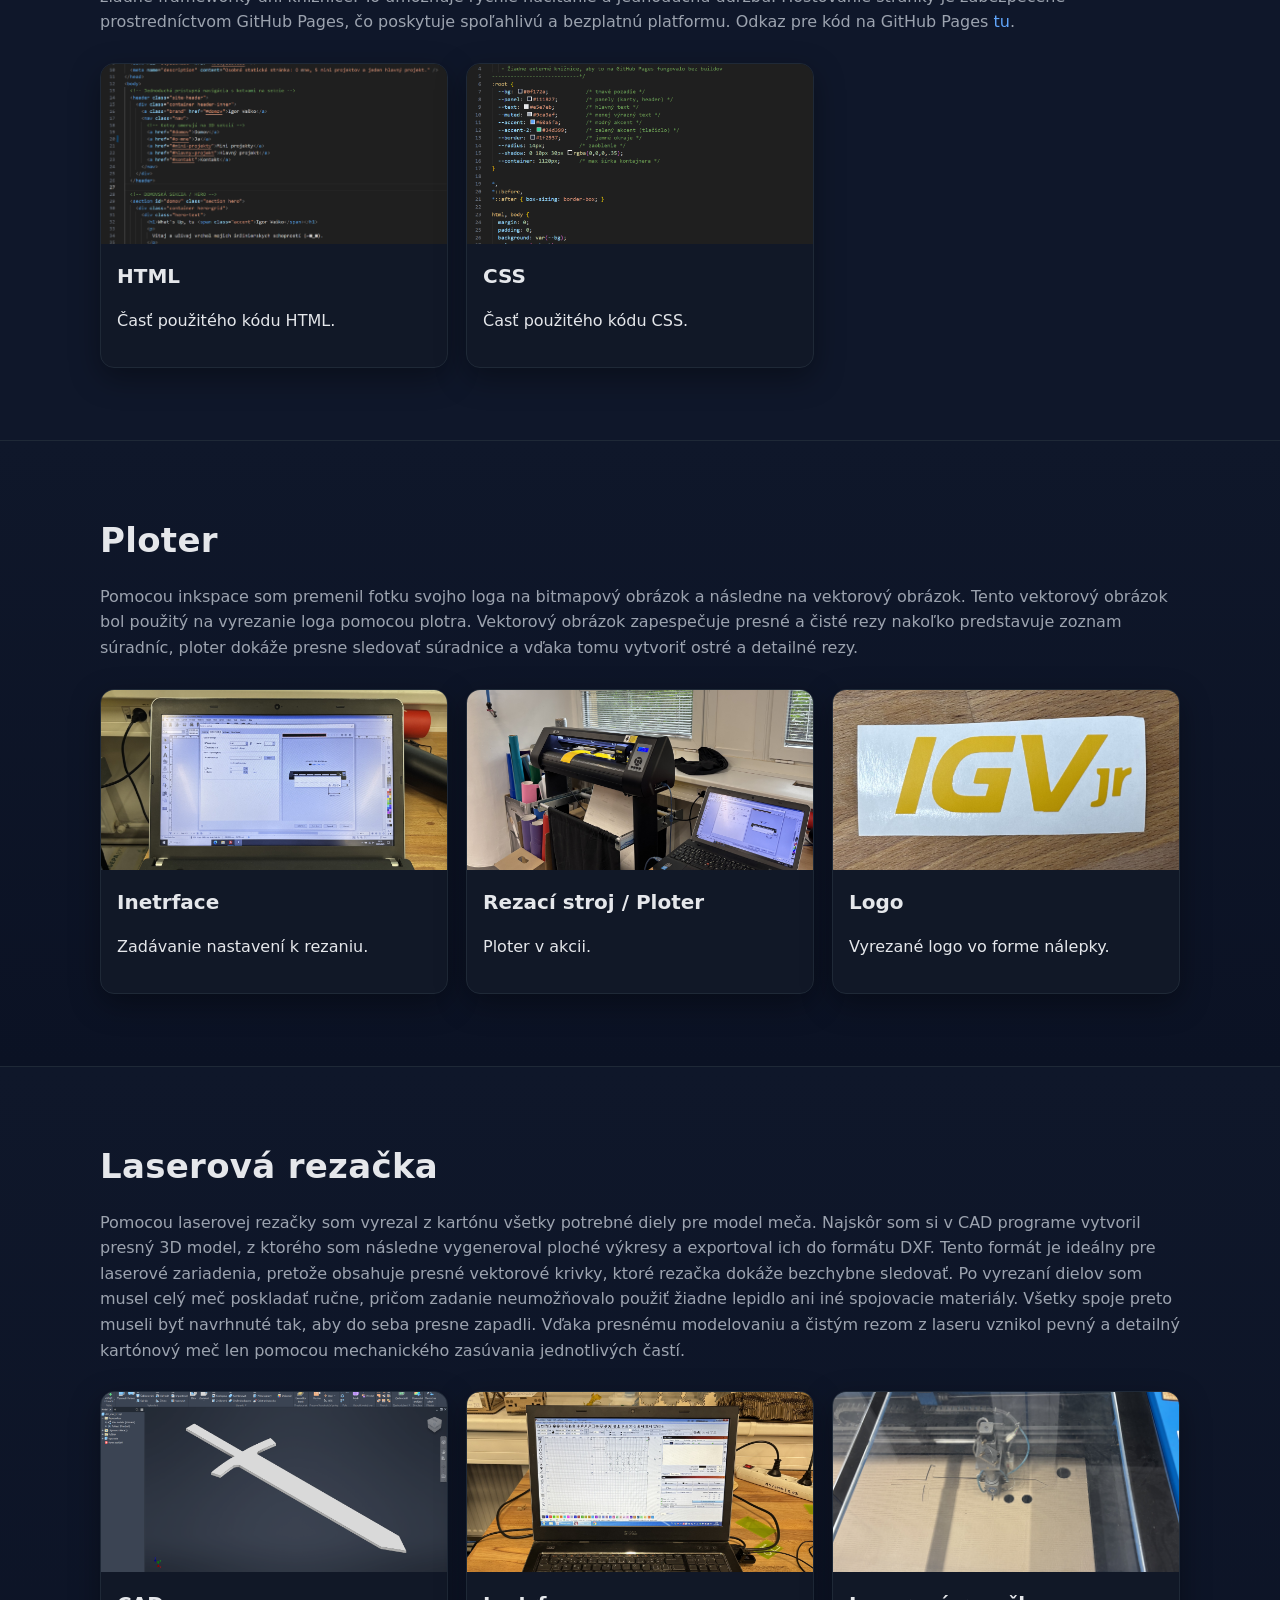
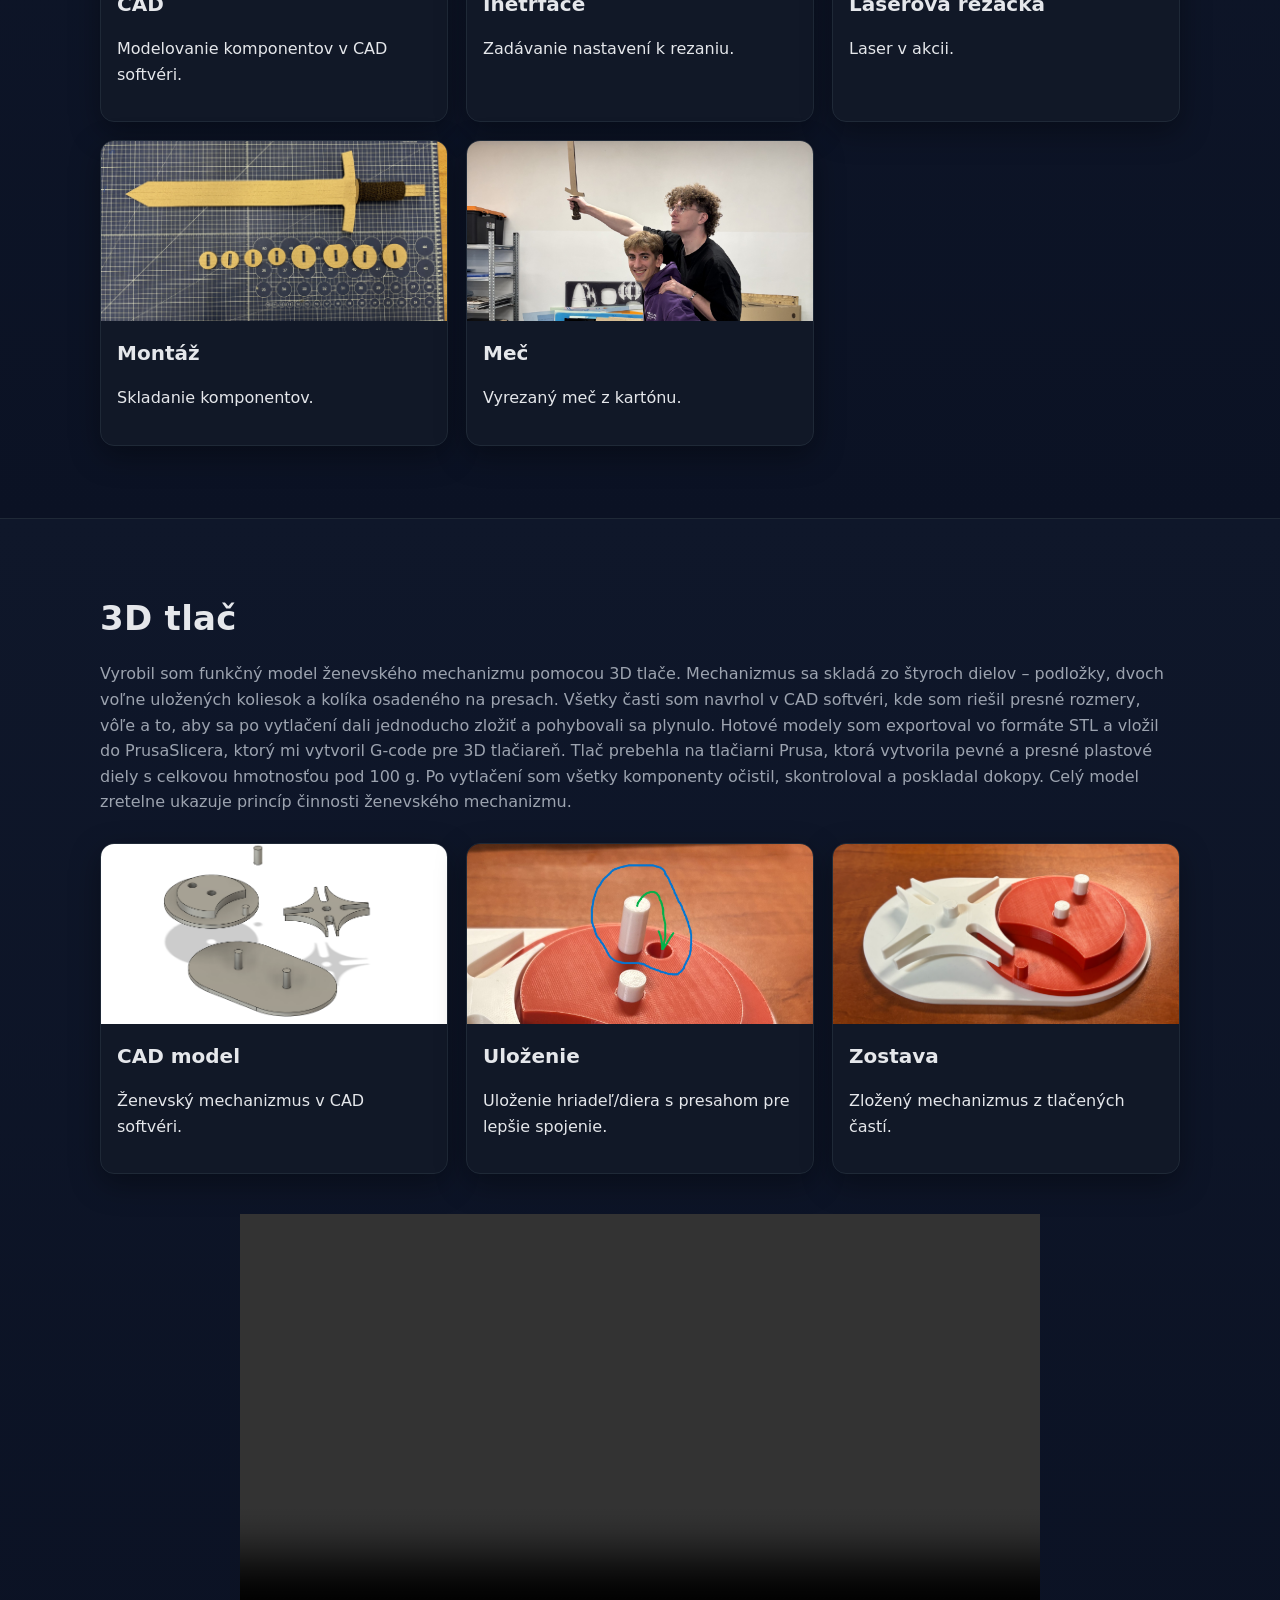
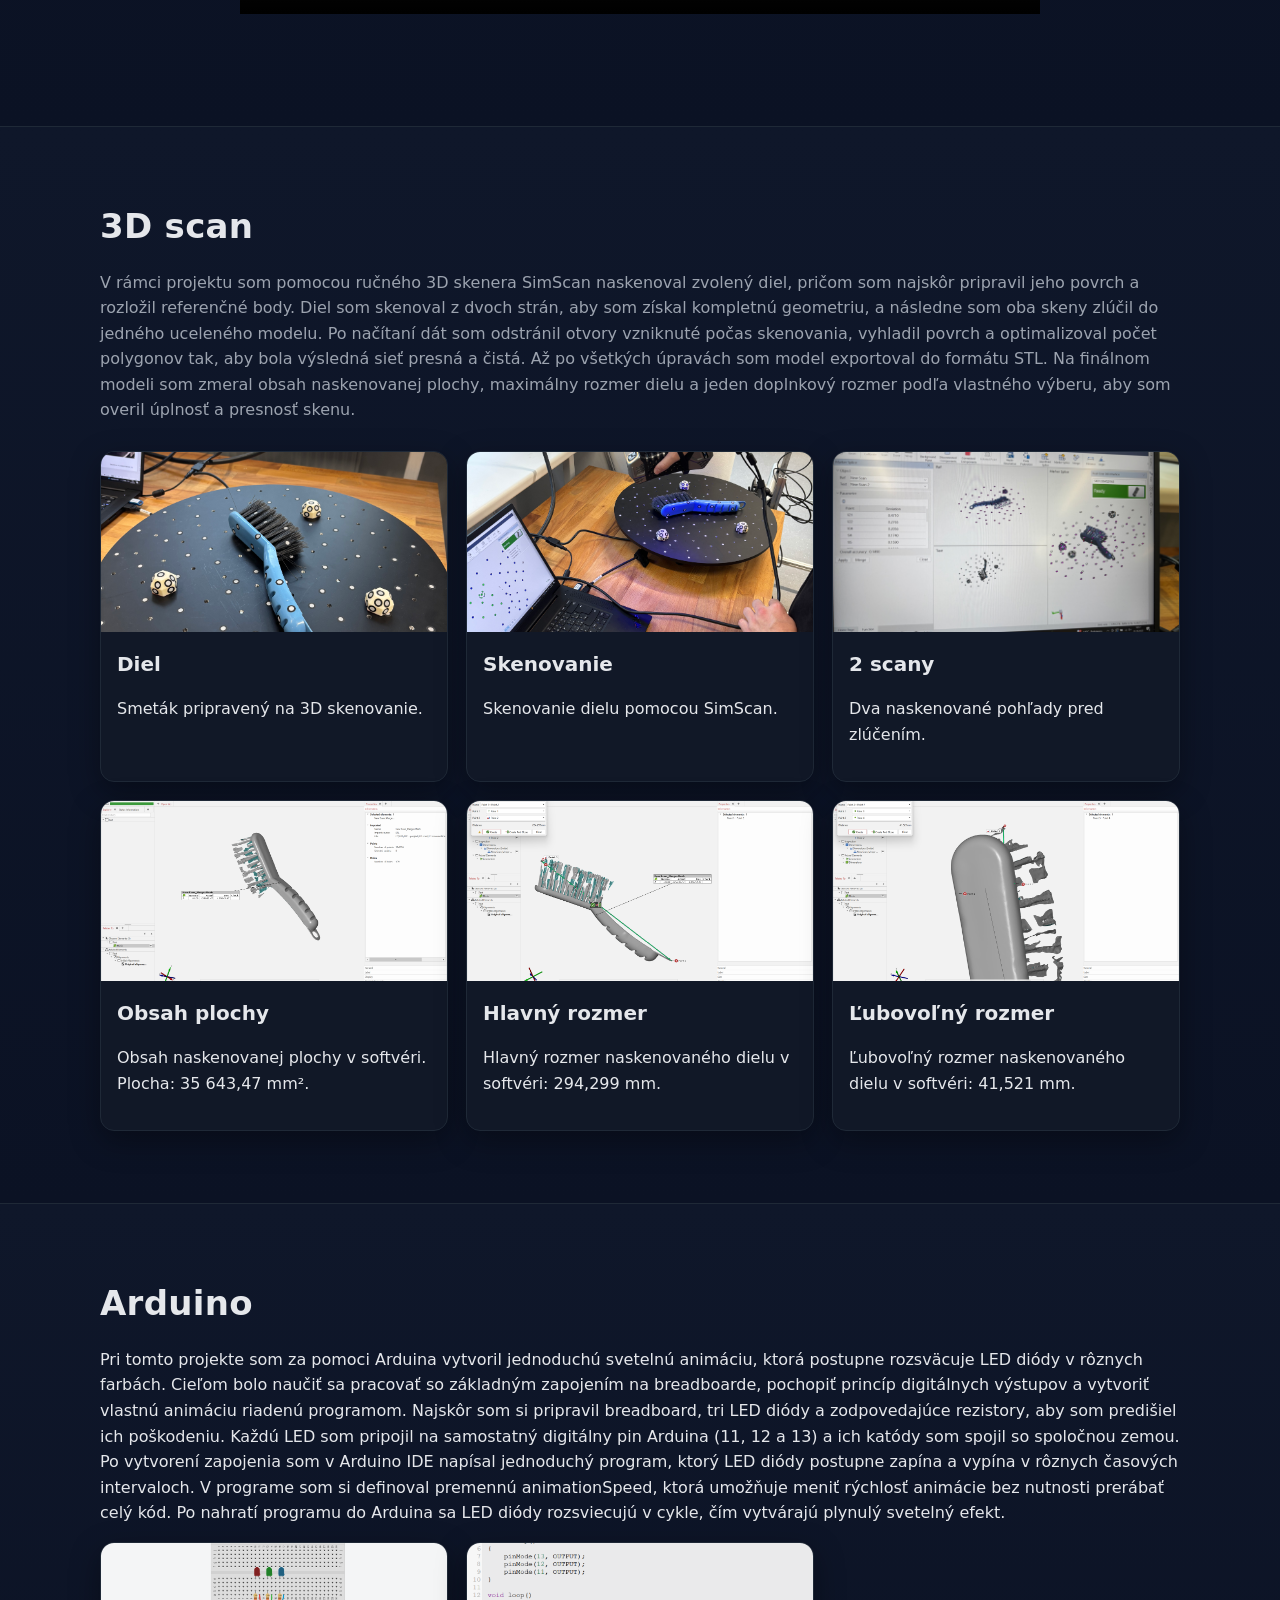
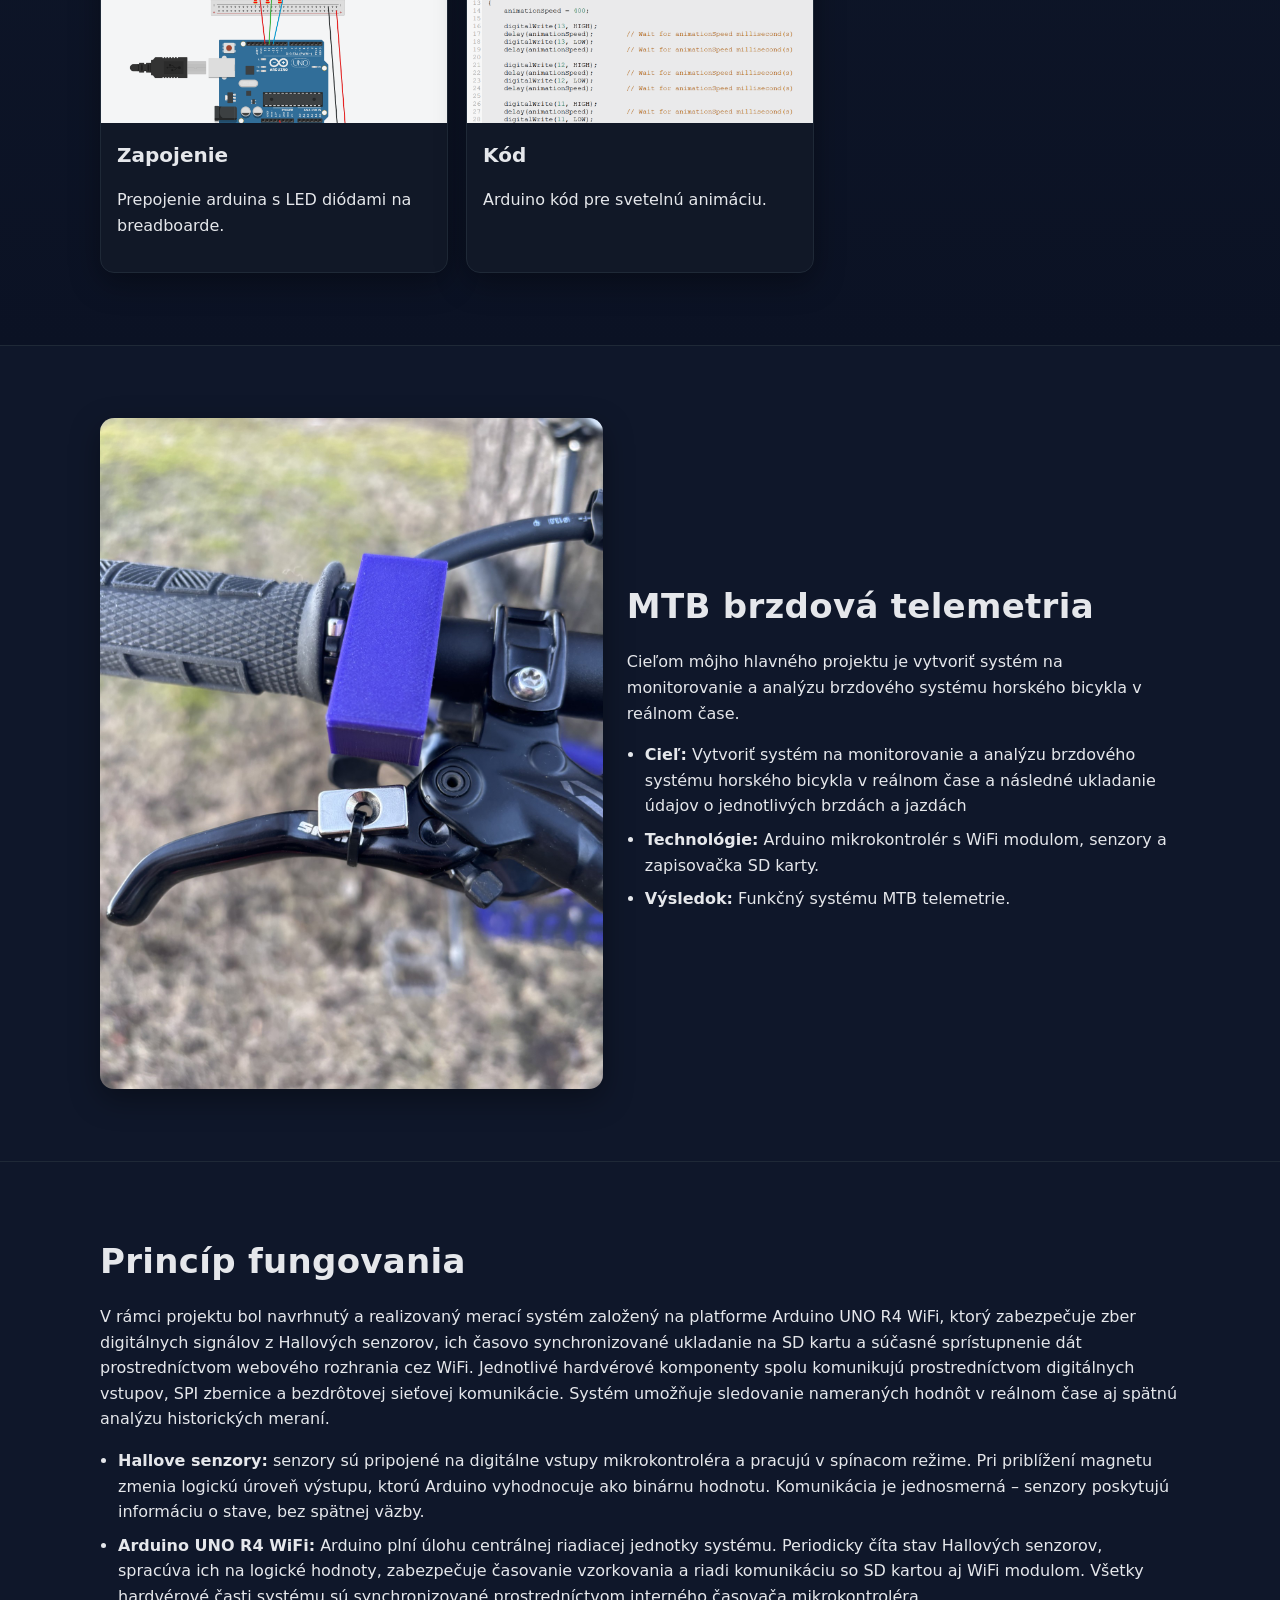
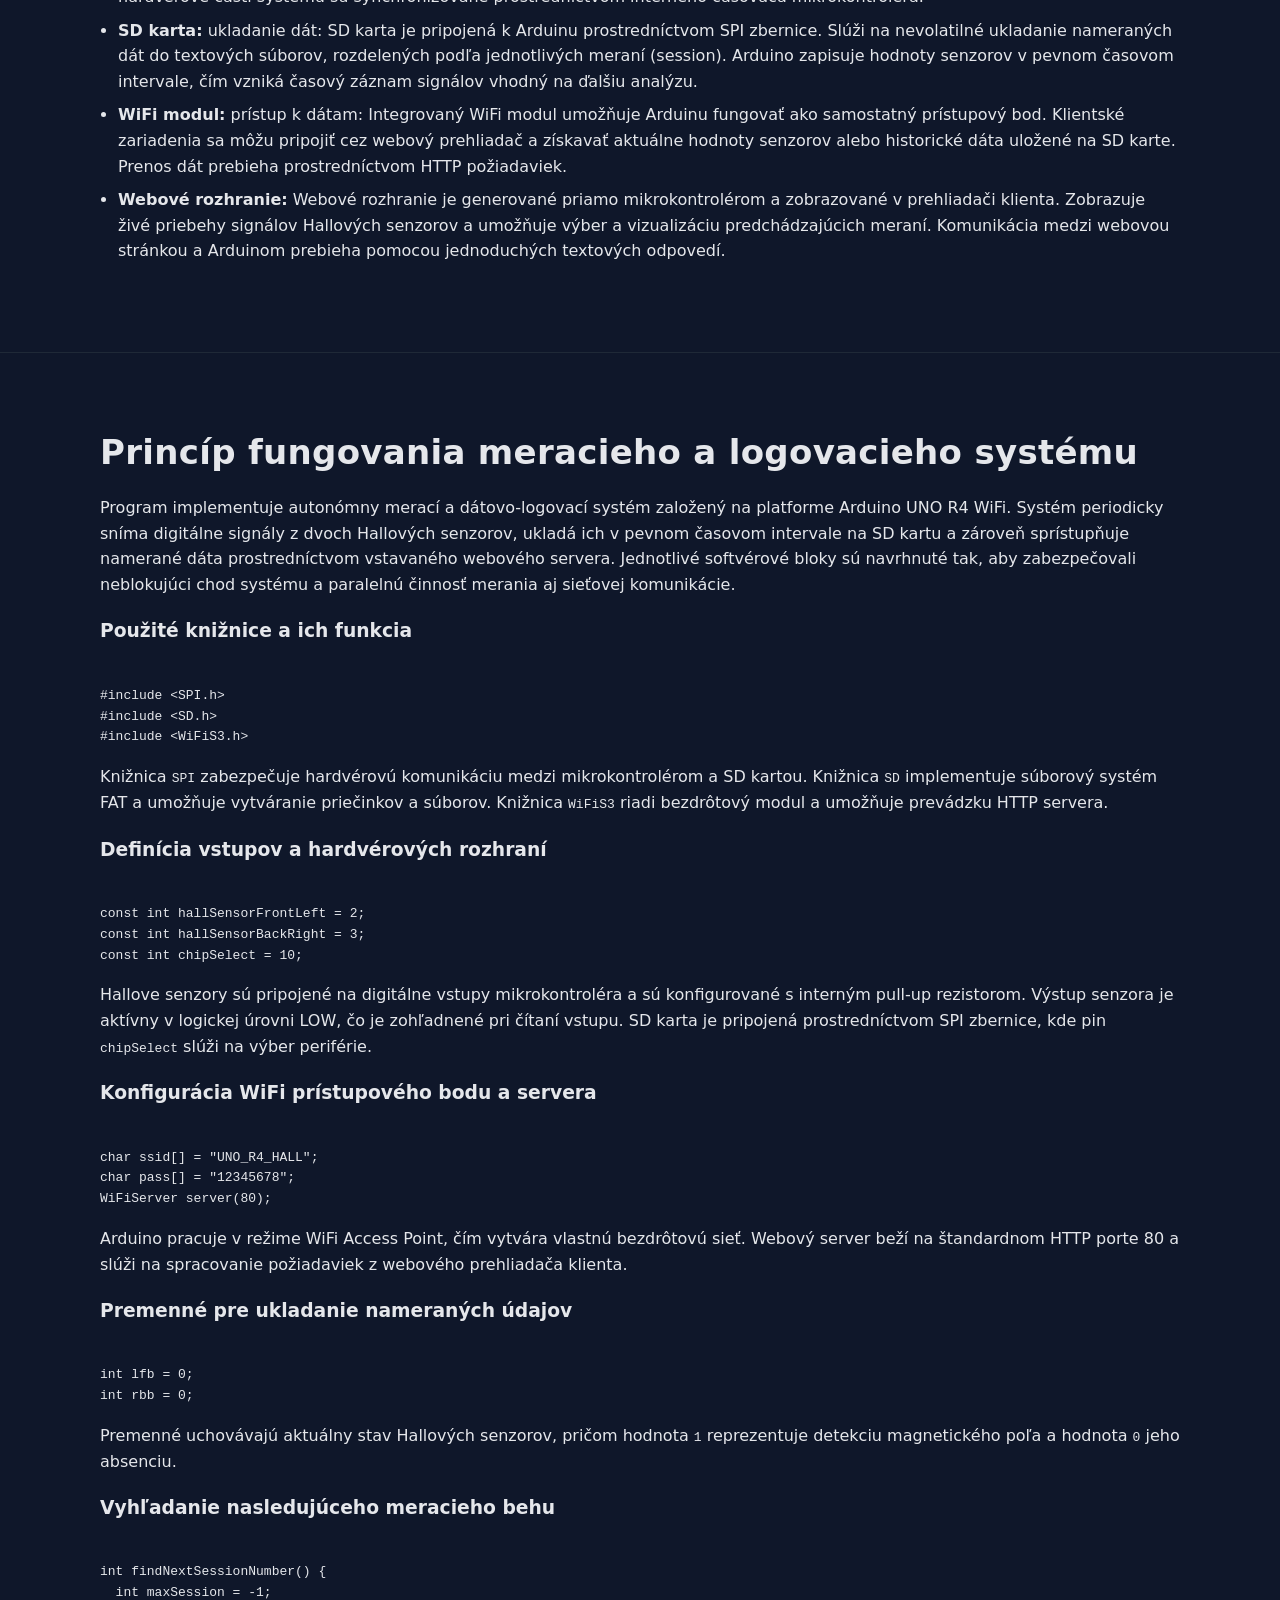
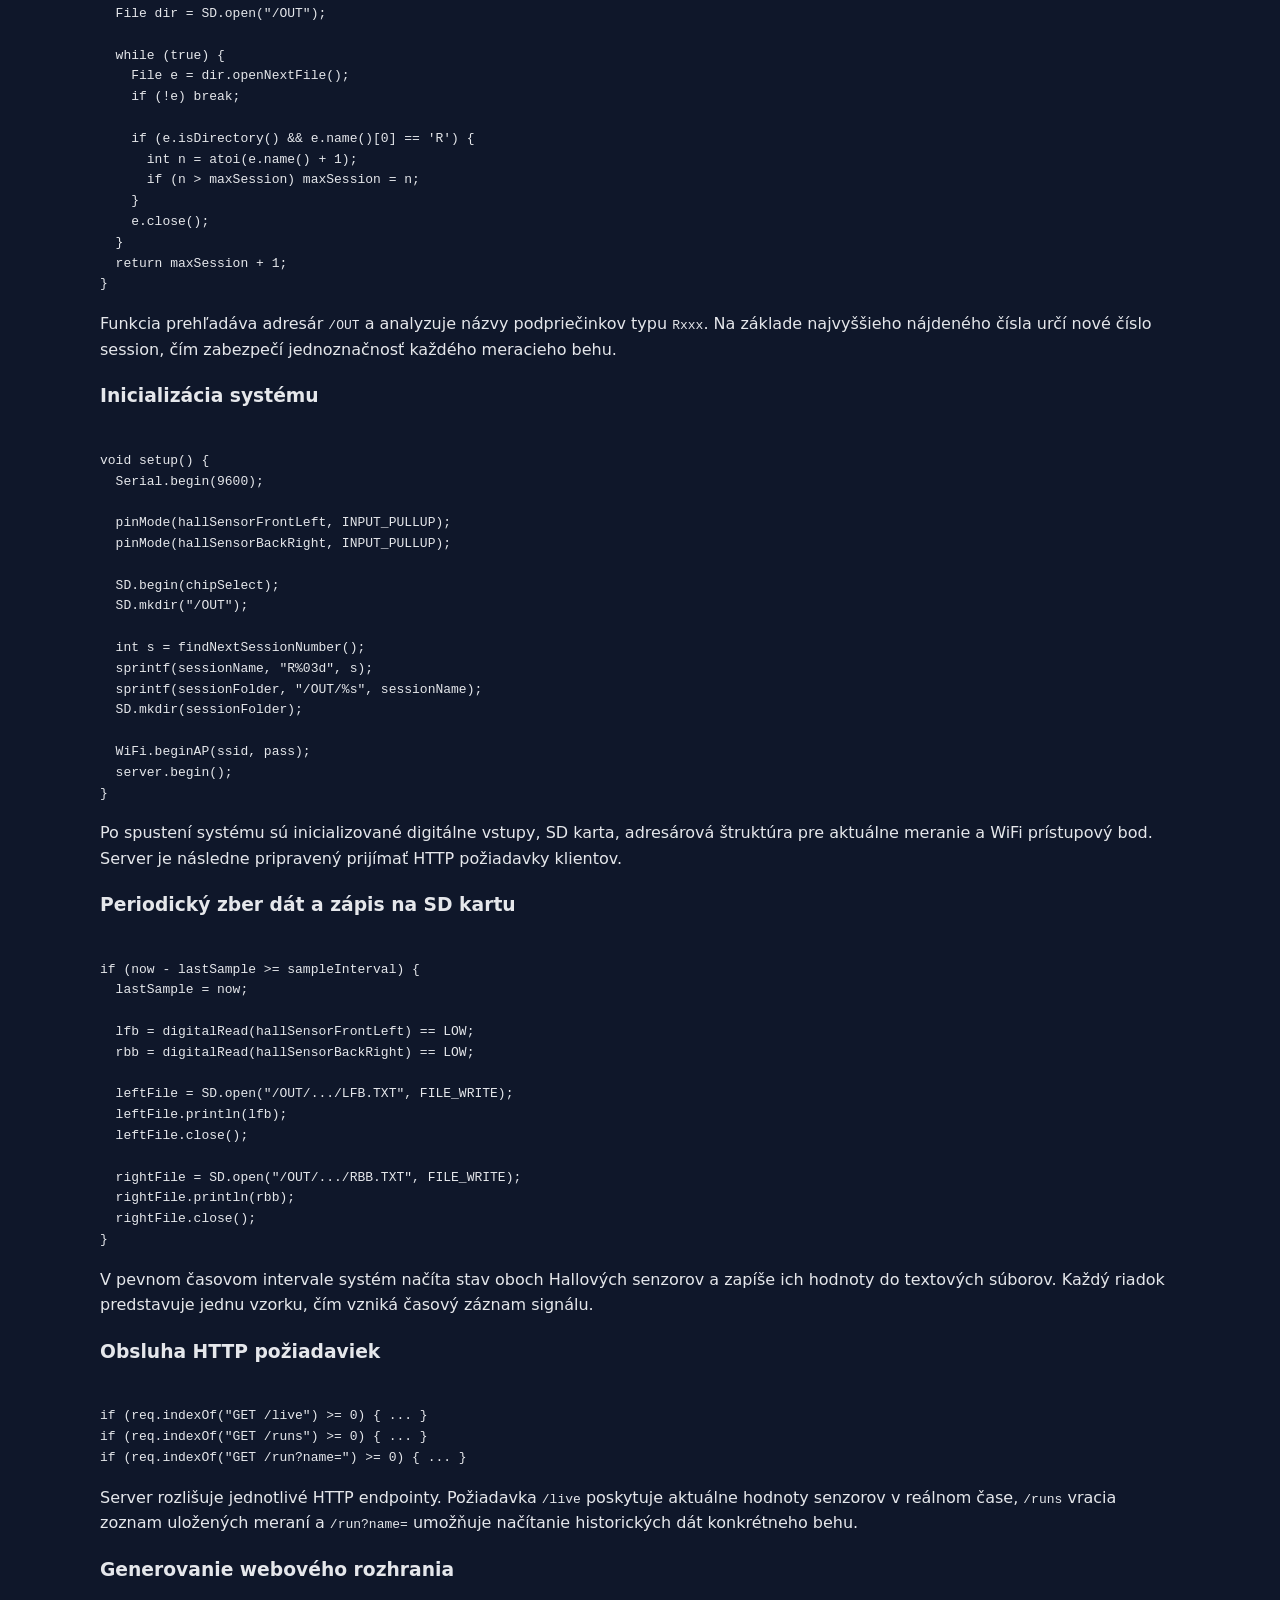
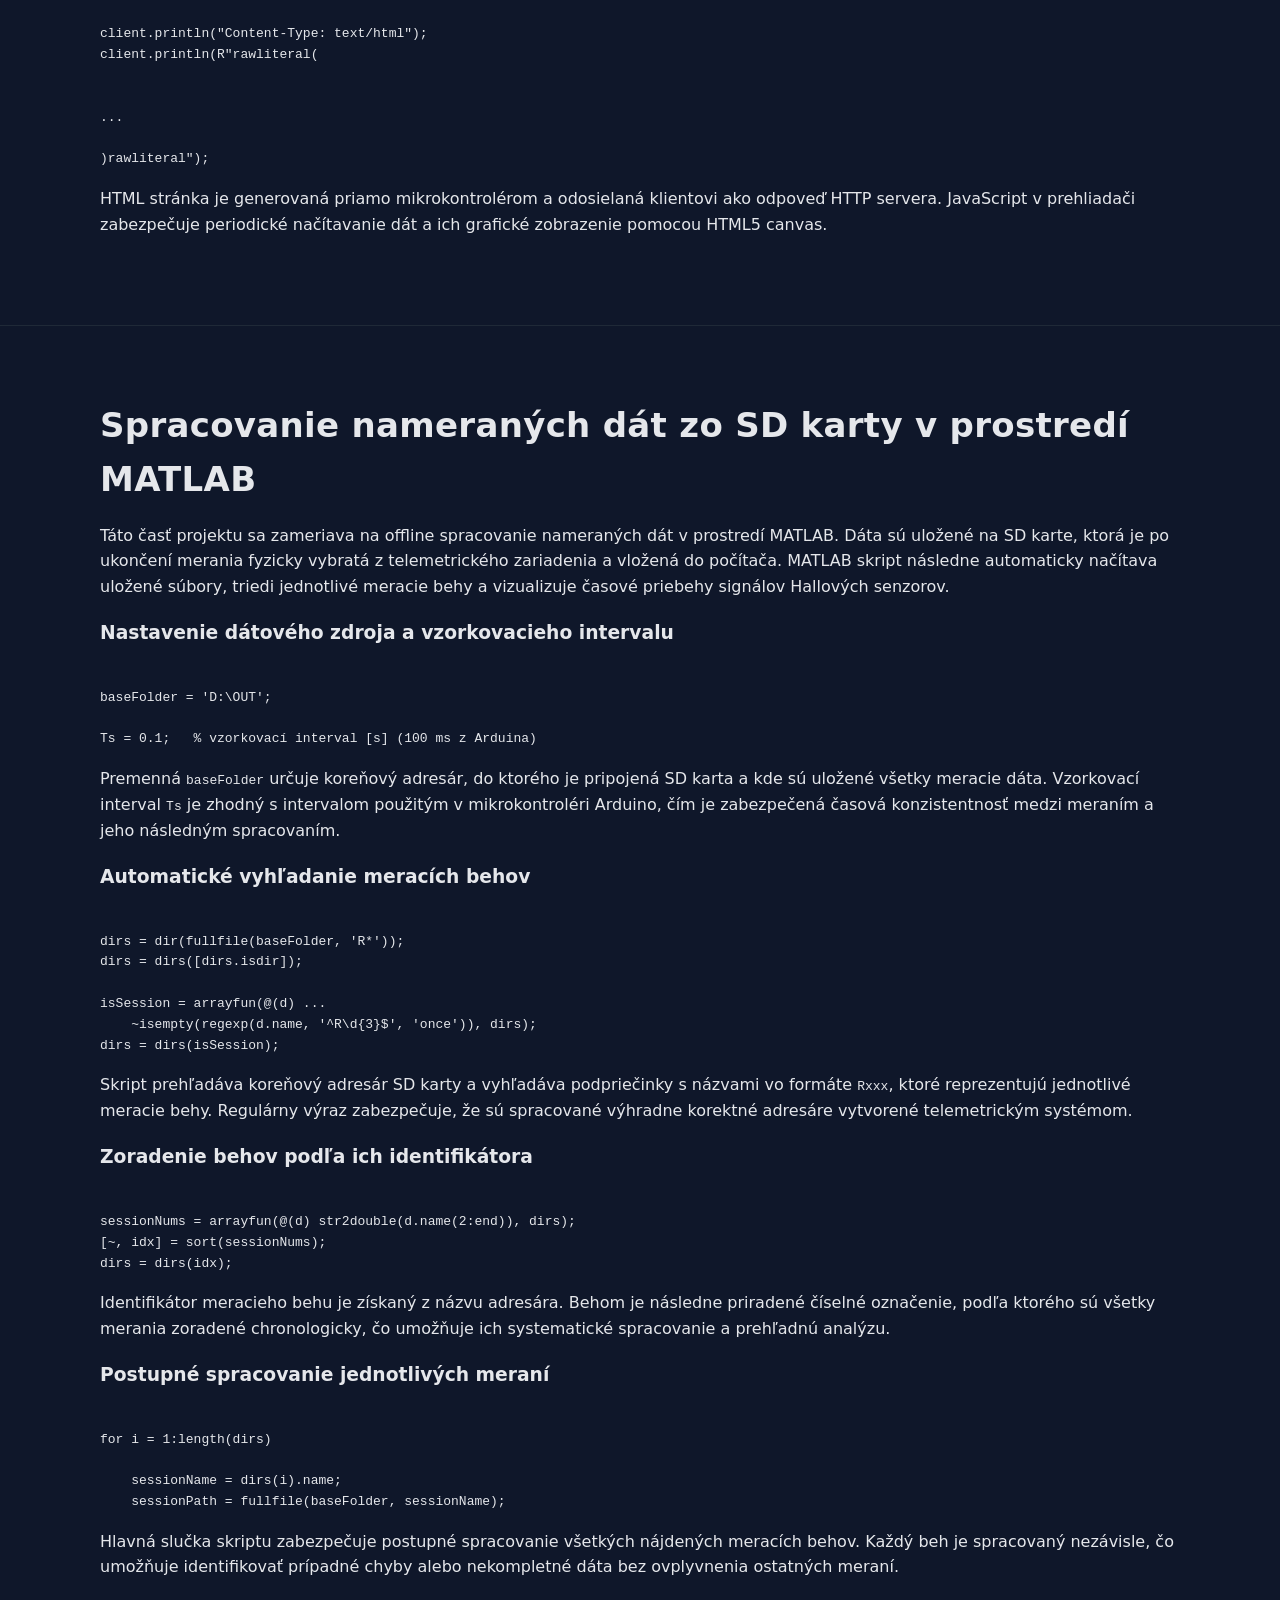
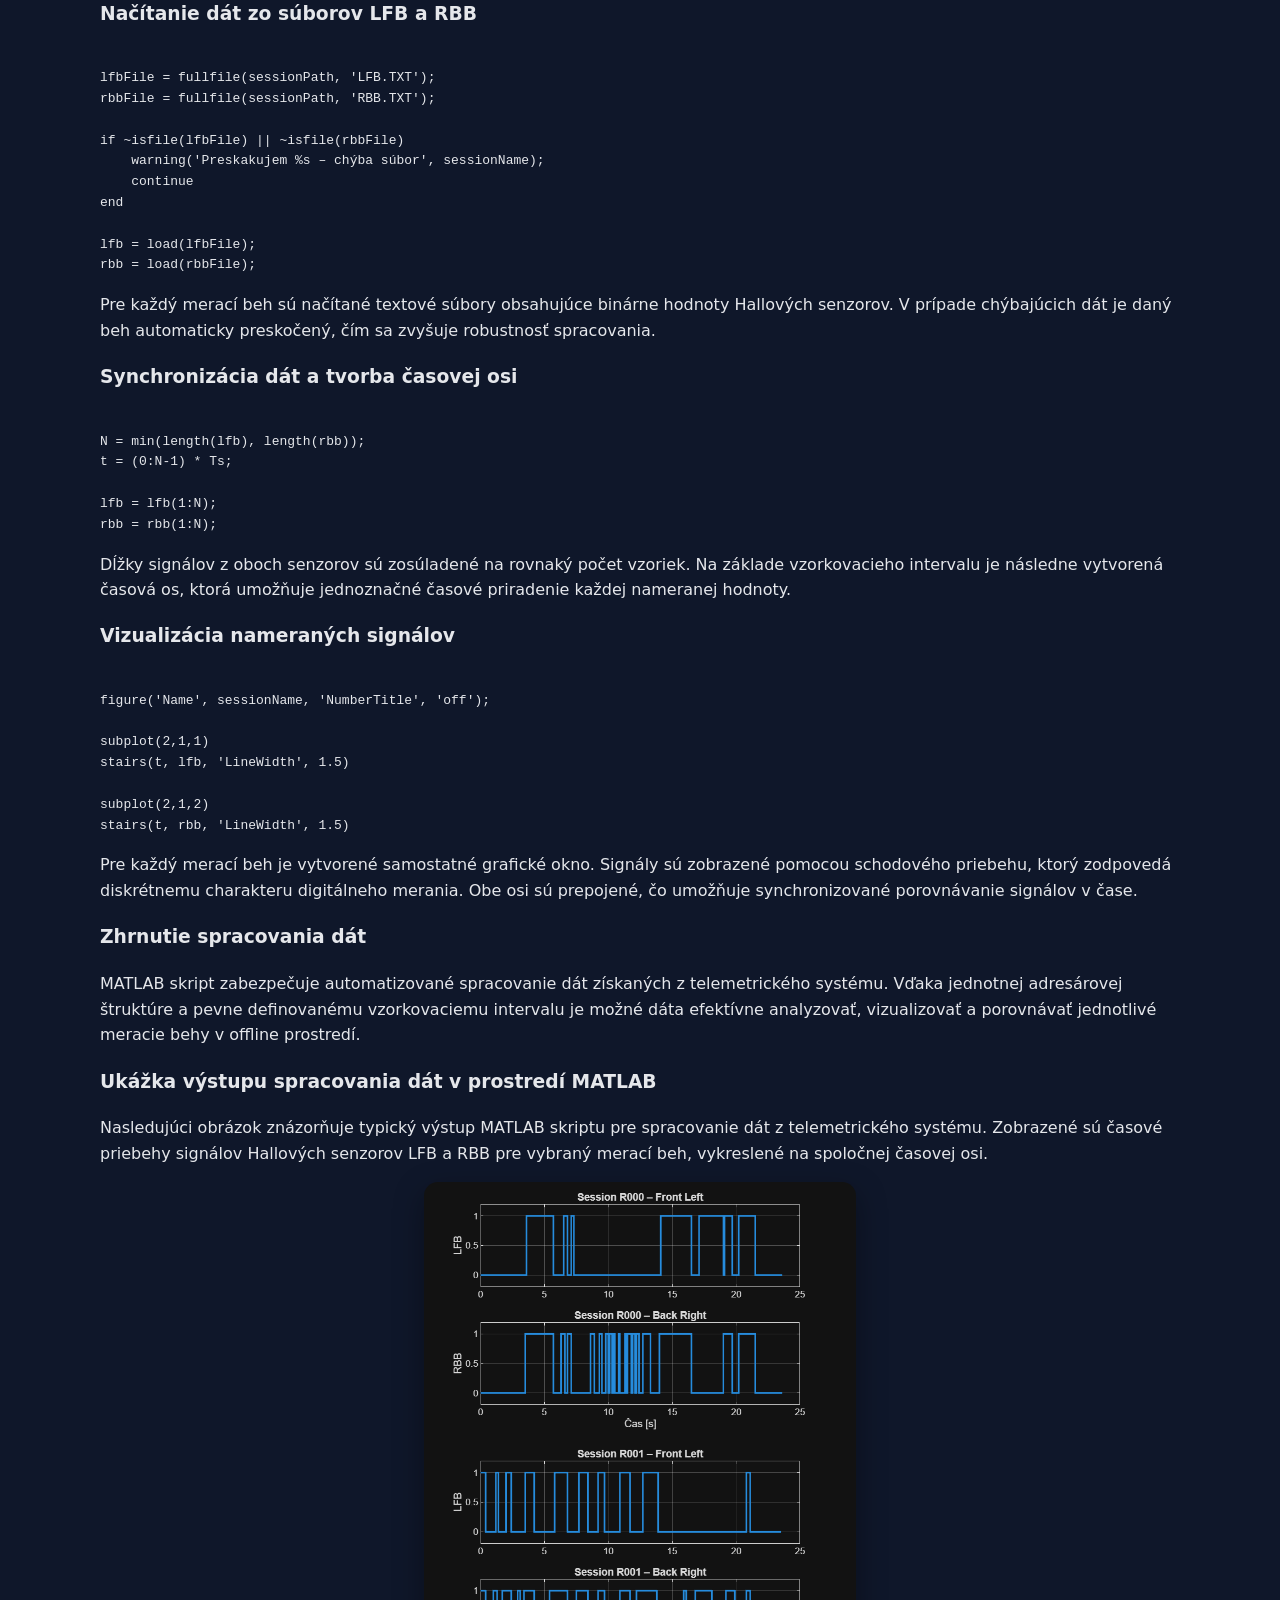
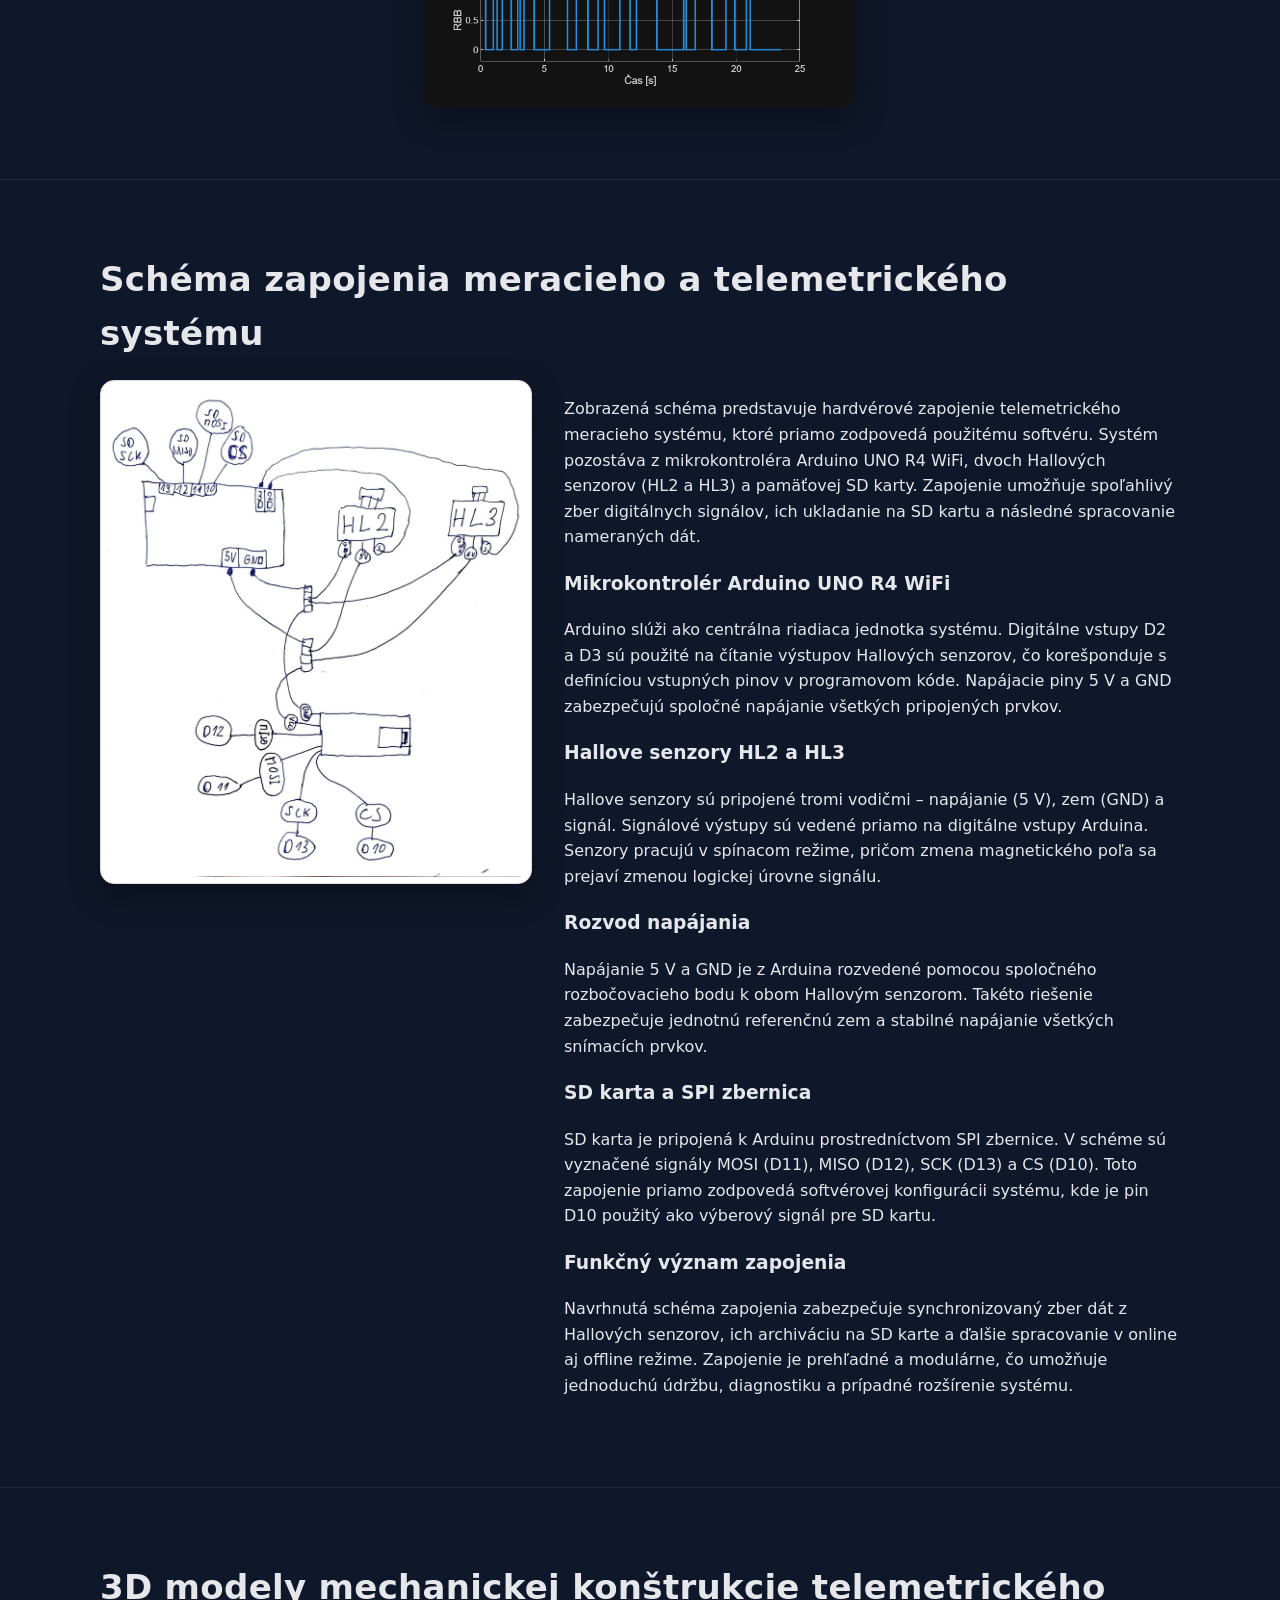
==== commit 460d4383: "web" ====
--- a/index.html
+++ b/index.html
@@ -265,6 +265,16 @@
             </p>
           </div>
         </article>
+        </div>
+
+<div style="width:100%; text-align:center; margin:40px 0;" class="main-media">
+  <video controls muted preload="metadata"
+         style="display:block; margin:0 auto; width:90vw; max-width:800px; height:auto;">
+    <source src="./assets/videos/zenevsky_mechanizmus.mov" type="video/mp4">
+  </video>
+</div>
+
+
   </section>
 
 
@@ -354,7 +364,7 @@
     <section id="3dtlac" class="section alt">
      <div class="container">
       <h2>Arduino</h2>
-      <p class="section-lead">
+      <p>
 Pri tomto projekte som za pomoci Arduina vytvoril jednoduchú svetelnú animáciu, ktorá postupne rozsväcuje LED diódy v rôznych farbách. 
 Cieľom bolo naučiť sa pracovať so základným zapojením na breadboarde, pochopiť princíp digitálnych výstupov a vytvoriť vlastnú animáciu riadenú programom.
 Najskôr som si pripravil breadboard, tri LED diódy a zodpovedajúce rezistory, aby som predišiel ich poškodeniu. 
@@ -394,22 +404,662 @@
   <section id="hlavny-projekt" class="section">
     <div class="container main-project">
       <div class="main-media">
-        <img src="./assets/images/main.jpg" alt="Hlavný projekt – náhľad" loading="lazy" />
+        <img src="./assets/images/mtb_telemtria_brzda_R.jpg" alt="Hlavný projekt – MTB brzdová telemetria" loading="lazy" />
       </div>
       <div class="main-text">
-        <h2>Hlavný projekt: [Názov]</h2>
-        <p>
-          Tu krátko zhrň motiváciu, ciele, postup a výsledky. Môžeš doplniť odkaz na repozitár:
-          <a href="#" target="_blank" rel="noopener">GitHub repo</a> (ak používaš, doplň URL).
+        <h2>MTB brzdová telemetria</h2>
+        <p>
+          Cieľom môjho hlavného projektu je vytvoriť systém na monitorovanie a analýzu brzdového systému horského bicykla v reálnom čase.
         </p>
         <ul class="bullets">
-          <li>Cieľ: stručná formulácia.</li>
-          <li>Technológie: materiály/nástroje/softvér.</li>
-          <li>Výsledok: merateľné zlepšenie, prototyp, prezentácia…</li>
+          <li><b>Cieľ:</b> Vytvoriť systém na monitorovanie a analýzu brzdového systému horského bicykla v reálnom čase a následné ukladanie údajov o jednotlivých brzdách a jazdách</li>
+          <li><b>Technológie:</b> Arduino mikrokontrolér s WiFi modulom, senzory a zapisovačka SD karty. </li>
+          <li><b>Výsledok:</b> Funkčný systému MTB telemetrie.</li>
         </ul>
       </div>
     </div>
   </section>
+
+
+
+
+  <!-- HLAVNÝ PROJEKT PTINCÍP FUNGOVANIA -->
+  <section id="hlavny-projekt" class="section">
+    <div class="container">
+        <h2>Princíp fungovania</h2>
+        <p>
+         V rámci projektu bol navrhnutý a realizovaný merací systém založený na platforme Arduino UNO R4 WiFi, 
+         ktorý zabezpečuje zber digitálnych signálov z Hallových senzorov, ich časovo synchronizované ukladanie na SD kartu 
+         a súčasné sprístupnenie dát prostredníctvom webového rozhrania cez WiFi. 
+         Jednotlivé hardvérové komponenty spolu komunikujú prostredníctvom digitálnych vstupov, SPI zbernice a bezdrôtovej sieťovej komunikácie. 
+         Systém umožňuje sledovanie nameraných hodnôt v reálnom čase aj spätnú analýzu historických meraní.
+        </p>
+        <ul class="bullets">
+          <li><b>Hallove senzory:</b> senzory sú pripojené na digitálne vstupy mikrokontroléra a pracujú v spínacom režime. Pri priblížení magnetu zmenia logickú úroveň výstupu, ktorú Arduino vyhodnocuje ako binárnu hodnotu. Komunikácia je jednosmerná – senzory poskytujú informáciu o stave, bez spätnej väzby.</li>
+          <li><b>Arduino UNO R4 WiFi:</b> Arduino plní úlohu centrálnej riadiacej jednotky systému. Periodicky číta stav Hallových senzorov, spracúva ich na logické hodnoty, zabezpečuje časovanie vzorkovania a riadi komunikáciu so SD kartou aj WiFi modulom. Všetky hardvérové časti systému sú synchronizované prostredníctvom interného časovača mikrokontroléra. </li>
+          <li><b>SD karta:</b> ukladanie dát: SD karta je pripojená k Arduinu prostredníctvom SPI zbernice. Slúži na nevolatilné ukladanie nameraných dát do textových súborov, rozdelených podľa jednotlivých meraní (session). Arduino zapisuje hodnoty senzorov v pevnom časovom intervale, čím vzniká časový záznam signálov vhodný na ďalšiu analýzu.</li>
+          <li><b>WiFi modul:</b> prístup k dátam: Integrovaný WiFi modul umožňuje Arduinu fungovať ako samostatný prístupový bod. Klientské zariadenia sa môžu pripojiť cez webový prehliadač a získavať aktuálne hodnoty senzorov alebo historické dáta uložené na SD karte. Prenos dát prebieha prostredníctvom HTTP požiadaviek.</li>
+          <li><b>Webové rozhranie:</b> Webové rozhranie je generované priamo mikrokontrolérom a zobrazované v prehliadači klienta. Zobrazuje živé priebehy signálov Hallových senzorov a umožňuje výber a vizualizáciu predchádzajúcich meraní. Komunikácia medzi webovou stránkou a Arduinom prebieha pomocou jednoduchých textových odpovedí.</li>
+        </ul>
+    </div>
+  </section>
+
+
+
+<!-- ===================================================== -->
+<!-- PRINCÍP FUNKCIE MERACIEHO A LOGOVACIEHO SYSTÉMU -->
+<section id="princip-funkcie-systemu" class="section">
+  <div class="container">
+
+    <h2>Princíp fungovania meracieho a logovacieho systému</h2>
+
+    <p>
+      Program implementuje autonómny merací a dátovo-logovací systém
+      založený na platforme Arduino UNO R4 WiFi. Systém periodicky sníma
+      digitálne signály z dvoch Hallových senzorov, ukladá ich v pevnom
+      časovom intervale na SD kartu a zároveň sprístupňuje namerané dáta
+      prostredníctvom vstavaného webového servera. Jednotlivé softvérové
+      bloky sú navrhnuté tak, aby zabezpečovali neblokujúci chod systému
+      a paralelnú činnosť merania aj sieťovej komunikácie.
+    </p>
+
+    <!-- KNIŽNICE -->
+    <h3>Použité knižnice a ich funkcia</h3>
+<pre><code>
+#include &lt;SPI.h&gt;
+#include &lt;SD.h&gt;
+#include &lt;WiFiS3.h&gt;
+</code></pre>
+    <p>
+      Knižnica <code>SPI</code> zabezpečuje hardvérovú komunikáciu
+      medzi mikrokontrolérom a SD kartou. Knižnica <code>SD</code>
+      implementuje súborový systém FAT a umožňuje vytváranie priečinkov
+      a súborov. Knižnica <code>WiFiS3</code> riadi bezdrôtový modul
+      a umožňuje prevádzku HTTP servera.
+    </p>
+
+    <!-- HARDVÉR -->
+    <h3>Definícia vstupov a hardvérových rozhraní</h3>
+<pre><code>
+const int hallSensorFrontLeft = 2;
+const int hallSensorBackRight = 3;
+const int chipSelect = 10;
+</code></pre>
+    <p>
+      Hallove senzory sú pripojené na digitálne vstupy mikrokontroléra
+      a sú konfigurované s interným pull-up rezistorom. Výstup senzora
+      je aktívny v logickej úrovni LOW, čo je zohľadnené pri čítaní vstupu.
+      SD karta je pripojená prostredníctvom SPI zbernice, kde pin
+      <code>chipSelect</code> slúži na výber periférie.
+    </p>
+
+    <!-- WIFI -->
+    <h3>Konfigurácia WiFi prístupového bodu a servera</h3>
+<pre><code>
+char ssid[] = "UNO_R4_HALL";
+char pass[] = "12345678";
+WiFiServer server(80);
+</code></pre>
+    <p>
+      Arduino pracuje v režime WiFi Access Point, čím vytvára vlastnú
+      bezdrôtovú sieť. Webový server beží na štandardnom HTTP porte 80
+      a slúži na spracovanie požiadaviek z webového prehliadača klienta.
+    </p>
+
+    <!-- DÁTA -->
+    <h3>Premenné pre ukladanie nameraných údajov</h3>
+<pre><code>
+int lfb = 0;
+int rbb = 0;
+</code></pre>
+    <p>
+      Premenné uchovávajú aktuálny stav Hallových senzorov, pričom hodnota
+      <code>1</code> reprezentuje detekciu magnetického poľa a hodnota
+      <code>0</code> jeho absenciu.
+    </p>
+
+    <!-- SESSION LOGIKA -->
+    <h3>Vyhľadanie nasledujúceho meracieho behu</h3>
+<pre><code>
+int findNextSessionNumber() {
+  int maxSession = -1;
+  File dir = SD.open("/OUT");
+
+  while (true) {
+    File e = dir.openNextFile();
+    if (!e) break;
+
+    if (e.isDirectory() && e.name()[0] == 'R') {
+      int n = atoi(e.name() + 1);
+      if (n > maxSession) maxSession = n;
+    }
+    e.close();
+  }
+  return maxSession + 1;
+}
+</code></pre>
+    <p>
+      Funkcia prehľadáva adresár <code>/OUT</code> a analyzuje názvy
+      podpriečinkov typu <code>Rxxx</code>. Na základe najvyššieho
+      nájdeného čísla určí nové číslo session, čím zabezpečí jednoznačnosť
+      každého meracieho behu.
+    </p>
+
+    <!-- SETUP -->
+    <h3>Inicializácia systému</h3>
+<pre><code>
+void setup() {
+  Serial.begin(9600);
+
+  pinMode(hallSensorFrontLeft, INPUT_PULLUP);
+  pinMode(hallSensorBackRight, INPUT_PULLUP);
+
+  SD.begin(chipSelect);
+  SD.mkdir("/OUT");
+
+  int s = findNextSessionNumber();
+  sprintf(sessionName, "R%03d", s);
+  sprintf(sessionFolder, "/OUT/%s", sessionName);
+  SD.mkdir(sessionFolder);
+
+  WiFi.beginAP(ssid, pass);
+  server.begin();
+}
+</code></pre>
+    <p>
+      Po spustení systému sú inicializované digitálne vstupy, SD karta,
+      adresárová štruktúra pre aktuálne meranie a WiFi prístupový bod.
+      Server je následne pripravený prijímať HTTP požiadavky klientov.
+    </p>
+
+    <!-- LOGGING -->
+    <h3>Periodický zber dát a zápis na SD kartu</h3>
+<pre><code>
+if (now - lastSample >= sampleInterval) {
+  lastSample = now;
+
+  lfb = digitalRead(hallSensorFrontLeft) == LOW;
+  rbb = digitalRead(hallSensorBackRight) == LOW;
+
+  leftFile = SD.open("/OUT/.../LFB.TXT", FILE_WRITE);
+  leftFile.println(lfb);
+  leftFile.close();
+
+  rightFile = SD.open("/OUT/.../RBB.TXT", FILE_WRITE);
+  rightFile.println(rbb);
+  rightFile.close();
+}
+</code></pre>
+    <p>
+      V pevnom časovom intervale systém načíta stav oboch Hallových senzorov
+      a zapíše ich hodnoty do textových súborov. Každý riadok predstavuje
+      jednu vzorku, čím vzniká časový záznam signálu.
+    </p>
+
+    <!-- HTTP ENDPOINTY -->
+    <h3>Obsluha HTTP požiadaviek</h3>
+<pre><code>
+if (req.indexOf("GET /live") >= 0) { ... }
+if (req.indexOf("GET /runs") >= 0) { ... }
+if (req.indexOf("GET /run?name=") >= 0) { ... }
+</code></pre>
+    <p>
+      Server rozlišuje jednotlivé HTTP endpointy. Požiadavka
+      <code>/live</code> poskytuje aktuálne hodnoty senzorov v reálnom čase,
+      <code>/runs</code> vracia zoznam uložených meraní a
+      <code>/run?name=</code> umožňuje načítanie historických dát konkrétneho behu.
+    </p>
+
+    <!-- WEB -->
+    <h3>Generovanie webového rozhrania</h3>
+<pre><code>
+client.println("Content-Type: text/html");
+client.println(R"rawliteral(
+<!DOCTYPE html>
+<html>
+...
+</html>
+)rawliteral");
+</code></pre>
+    <p>
+      HTML stránka je generovaná priamo mikrokontrolérom a odosielaná
+      klientovi ako odpoveď HTTP servera. JavaScript v prehliadači
+      zabezpečuje periodické načítavanie dát a ich grafické zobrazenie
+      pomocou HTML5 canvas.
+    </p>
+
+  </div>
+</section>
+
+
+
+
+
+<!-- ===================================================== -->
+<!-- SPRACOVANIE DÁT Z TELEMETRIE V PROSTREDÍ MATLAB -->
+<section id="spracovanie-dat-matlab" class="section">
+  <div class="container">
+
+    <h2>Spracovanie nameraných dát zo SD karty v prostredí MATLAB</h2>
+
+    <p>
+      Táto časť projektu sa zameriava na offline spracovanie nameraných dát
+      v prostredí MATLAB. Dáta sú uložené na SD karte, ktorá je po ukončení
+      merania fyzicky vybratá z telemetrického zariadenia a vložená do počítača.
+      MATLAB skript následne automaticky načítava uložené súbory, triedi
+      jednotlivé meracie behy a vizualizuje časové priebehy signálov
+      Hallových senzorov.
+    </p>
+
+    <!-- CESTA A ČASOVANIE -->
+    <h3>Nastavenie dátového zdroja a vzorkovacieho intervalu</h3>
+<pre><code>
+baseFolder = 'D:\OUT';
+
+Ts = 0.1;   % vzorkovací interval [s] (100 ms z Arduina)
+</code></pre>
+    <p>
+      Premenná <code>baseFolder</code> určuje koreňový adresár,
+      do ktorého je pripojená SD karta a kde sú uložené všetky meracie dáta.
+      Vzorkovací interval <code>Ts</code> je zhodný s intervalom použitým
+      v mikrokontroléri Arduino, čím je zabezpečená časová konzistentnosť
+      medzi meraním a jeho následným spracovaním.
+    </p>
+
+    <!-- VYHĽADANIE SESSION -->
+    <h3>Automatické vyhľadanie meracích behov</h3>
+<pre><code>
+dirs = dir(fullfile(baseFolder, 'R*'));
+dirs = dirs([dirs.isdir]);
+
+isSession = arrayfun(@(d) ...
+    ~isempty(regexp(d.name, '^R\d{3}$', 'once')), dirs);
+dirs = dirs(isSession);
+</code></pre>
+    <p>
+      Skript prehľadáva koreňový adresár SD karty a vyhľadáva podpriečinky
+      s názvami vo formáte <code>Rxxx</code>, ktoré reprezentujú jednotlivé
+      meracie behy. Regulárny výraz zabezpečuje, že sú spracované výhradne
+      korektné adresáre vytvorené telemetrickým systémom.
+    </p>
+
+    <!-- TRIEDENIE -->
+    <h3>Zoradenie behov podľa ich identifikátora</h3>
+<pre><code>
+sessionNums = arrayfun(@(d) str2double(d.name(2:end)), dirs);
+[~, idx] = sort(sessionNums);
+dirs = dirs(idx);
+</code></pre>
+    <p>
+      Identifikátor meracieho behu je získaný z názvu adresára.
+      Behom je následne priradené číselné označenie, podľa ktorého sú
+      všetky merania zoradené chronologicky, čo umožňuje ich systematické
+      spracovanie a prehľadnú analýzu.
+    </p>
+
+    <!-- HLAVNÝ CYKLUS -->
+    <h3>Postupné spracovanie jednotlivých meraní</h3>
+<pre><code>
+for i = 1:length(dirs)
+
+    sessionName = dirs(i).name;
+    sessionPath = fullfile(baseFolder, sessionName);
+</code></pre>
+    <p>
+      Hlavná slučka skriptu zabezpečuje postupné spracovanie všetkých
+      nájdených meracích behov. Každý beh je spracovaný nezávisle,
+      čo umožňuje identifikovať prípadné chyby alebo nekompletné dáta
+      bez ovplyvnenia ostatných meraní.
+    </p>
+
+    <!-- NAČÍTANIE SÚBOROV -->
+    <h3>Načítanie dát zo súborov LFB a RBB</h3>
+<pre><code>
+lfbFile = fullfile(sessionPath, 'LFB.TXT');
+rbbFile = fullfile(sessionPath, 'RBB.TXT');
+
+if ~isfile(lfbFile) || ~isfile(rbbFile)
+    warning('Preskakujem %s – chýba súbor', sessionName);
+    continue
+end
+
+lfb = load(lfbFile);
+rbb = load(rbbFile);
+</code></pre>
+    <p>
+      Pre každý merací beh sú načítané textové súbory obsahujúce binárne
+      hodnoty Hallových senzorov. V prípade chýbajúcich dát je daný beh
+      automaticky preskočený, čím sa zvyšuje robustnosť spracovania.
+    </p>
+
+    <!-- ČASOVÁ OS -->
+    <h3>Synchronizácia dát a tvorba časovej osi</h3>
+<pre><code>
+N = min(length(lfb), length(rbb));
+t = (0:N-1) * Ts;
+
+lfb = lfb(1:N);
+rbb = rbb(1:N);
+</code></pre>
+    <p>
+      Dĺžky signálov z oboch senzorov sú zosúladené na rovnaký počet vzoriek.
+      Na základe vzorkovacieho intervalu je následne vytvorená časová os,
+      ktorá umožňuje jednoznačné časové priradenie každej nameranej hodnoty.
+    </p>
+
+    <!-- GRAF -->
+    <h3>Vizualizácia nameraných signálov</h3>
+<pre><code>
+figure('Name', sessionName, 'NumberTitle', 'off');
+
+subplot(2,1,1)
+stairs(t, lfb, 'LineWidth', 1.5)
+
+subplot(2,1,2)
+stairs(t, rbb, 'LineWidth', 1.5)
+</code></pre>
+    <p>
+      Pre každý merací beh je vytvorené samostatné grafické okno.
+      Signály sú zobrazené pomocou schodového priebehu, ktorý
+      zodpovedá diskrétnemu charakteru digitálneho merania.
+      Obe osi sú prepojené, čo umožňuje synchronizované
+      porovnávanie signálov v čase.
+    </p>
+
+    <!-- ZÁVER -->
+    <h3>Zhrnutie spracovania dát</h3>
+    <p>
+      MATLAB skript zabezpečuje automatizované spracovanie dát získaných
+      z telemetrického systému. Vďaka jednotnej adresárovej štruktúre
+      a pevne definovanému vzorkovaciemu intervalu je možné dáta
+      efektívne analyzovať, vizualizovať a porovnávať jednotlivé
+      meracie behy v offline prostredí.
+    </p>
+
+        <!-- UKÁŽKA VÝSTUPU GRAFOV -->
+    <h3>Ukážka výstupu spracovania dát v prostredí MATLAB</h3>
+    <p>
+      Nasledujúci obrázok znázorňuje typický výstup MATLAB skriptu
+      pre spracovanie dát z telemetrického systému. Zobrazené sú
+      časové priebehy signálov Hallových senzorov LFB a RBB
+      pre vybraný merací beh, vykreslené na spoločnej časovej osi.
+    </p>
+  
+    <div class="main-media">
+      <img src="./assets/images/matlab_graf.png"
+          alt="Ukážka výstupu MATLAB grafov – LFB a RBB signály"
+          style="display:block; margin: auto; max-width:40%;">
+    </div>
+
+  </div>
+</section>
+
+
+
+
+<!-- ===================================================== -->
+<!-- OPIS SCHÉMY ZAPOJENIA TELEMETRICKÉHO SYSTÉMU -->
+<section id="opis-schemy-zapojenia" class="section">
+  <div class="container">
+
+    <h2>Schéma zapojenia meracieho a telemetrického systému</h2>
+
+    <!-- LAYOUT: OBRÁZOK VĽAVO, TEXT VPRAVO -->
+    <div class="schema-layout">
+
+      <!-- OBRÁZOK -->
+      <div class="schema-image main-media">
+        <img src="./assets/images/mtb_telemetria_schema.jpg"
+             alt="Schéma zapojenia telemetrického meracieho systému">
+      </div>
+
+      <!-- TEXT -->
+      <div class="schema-text">
+        <p>
+          Zobrazená schéma predstavuje hardvérové zapojenie telemetrického
+          meracieho systému, ktoré priamo zodpovedá použitému softvéru.
+          Systém pozostáva z mikrokontroléra Arduino UNO R4 WiFi,
+          dvoch Hallových senzorov (HL2 a HL3) a pamäťovej SD karty.
+          Zapojenie umožňuje spoľahlivý zber digitálnych signálov,
+          ich ukladanie na SD kartu a následné spracovanie nameraných dát.
+        </p>
+
+        <h3>Mikrokontrolér Arduino UNO R4 WiFi</h3>
+        <p>
+          Arduino slúži ako centrálna riadiaca jednotka systému.
+          Digitálne vstupy D2 a D3 sú použité na čítanie výstupov
+          Hallových senzorov, čo korešponduje s definíciou vstupných
+          pinov v programovom kóde. Napájacie piny 5 V a GND
+          zabezpečujú spoločné napájanie všetkých pripojených prvkov.
+        </p>
+
+        <h3>Hallove senzory HL2 a HL3</h3>
+        <p>
+          Hallove senzory sú pripojené tromi vodičmi – napájanie (5 V),
+          zem (GND) a signál. Signálové výstupy sú vedené priamo
+          na digitálne vstupy Arduina. Senzory pracujú v spínacom režime,
+          pričom zmena magnetického poľa sa prejaví zmenou logickej úrovne
+          signálu.
+        </p>
+
+        <h3>Rozvod napájania</h3>
+        <p>
+          Napájanie 5 V a GND je z Arduina rozvedené pomocou spoločného
+          rozbočovacieho bodu k obom Hallovým senzorom.
+          Takéto riešenie zabezpečuje jednotnú referenčnú zem
+          a stabilné napájanie všetkých snímacích prvkov.
+        </p>
+
+        <h3>SD karta a SPI zbernica</h3>
+        <p>
+          SD karta je pripojená k Arduinu prostredníctvom SPI zbernice.
+          V schéme sú vyznačené signály MOSI (D11), MISO (D12),
+          SCK (D13) a CS (D10). Toto zapojenie priamo zodpovedá
+          softvérovej konfigurácii systému, kde je pin D10 použitý
+          ako výberový signál pre SD kartu.
+        </p>
+
+        <h3>Funkčný význam zapojenia</h3>
+        <p>
+          Navrhnutá schéma zapojenia zabezpečuje synchronizovaný zber dát
+          z Hallových senzorov, ich archiváciu na SD karte a ďalšie
+          spracovanie v online aj offline režime. Zapojenie je prehľadné
+          a modulárne, čo umožňuje jednoduchú údržbu, diagnostiku
+          a prípadné rozšírenie systému.
+        </p>
+      </div>
+
+    </div>
+  </div>
+</section>
+
+
+
+<!-- ===================================================== -->
+<!-- 3D MODELY MECHANICKEJ KONŠTRUKCIE TELEMETRIE -->
+<section id="mechanicka-konstrukcia-modely" class="section">
+  <div class="container">
+
+    <h2>3D modely mechanickej konštrukcie telemetrického systému</h2>
+
+    <p>
+      Nasledujúca časť prezentuje jednotlivé 3D modely mechanických dielov
+      telemetrického systému. Modely boli navrhnuté s cieľom zabezpečiť
+      ochranu elektroniky, stabilné uchytenie Hallových senzorov a
+      jednoduchú montáž celého zariadenia. Každý diel plní presne
+      definovanú mechanickú a funkčnú úlohu v rámci celku.
+    </p>
+
+    <!-- 1. HLAVNÝ BOX -->
+    <h3>1. Hlavný box pre uloženie elektroniky</h3>
+    <p>
+      Hlavný box slúži ako ochranný kryt pre riadiacu elektroniku,
+      mikrokontrolér a SD modul. Konštrukcia zabezpečuje mechanickú ochranu
+      pred poškodením, čiastočnú ochranu proti nečistotám a umožňuje
+      vedenie káblov k senzorom a napájaniu.
+    </p>
+    <div style="width:100%; height:500px; display:flex; justify-content:center;">
+      <iframe src="https://a360.co/3NscRfW"
+              width="50%" height="100%" frameborder="0" allowfullscreen>
+      </iframe>
+    </div>
+
+    <!-- 2. BOX PRE HALLOV SENZOR -->
+    <h3>2. Box pre Hallov senzor</h3>
+    <p>
+      Tento diel je určený na presné a stabilné uchytenie Hallovho senzora.
+      Zabezpečuje jeho správnu polohu voči snímanému magnetickému poľu
+      a zároveň chráni senzor pred mechanickým poškodením počas prevádzky.
+    </p>
+    <div style="width:100%; height:500px; display:flex; justify-content:center;">
+      <iframe src="https://a360.co/3LpzWPP"
+              width="50%" height="100%" frameborder="0" allowfullscreen>
+      </iframe>
+    </div>
+
+    <!-- 3. VRCHNÁK BOXU PRE HALLOV SENZOR -->
+    <h3>3. Vrchnák pre box Hallovho senzora</h3>
+    <p>
+      Vrchnák slúži na uzatvorenie boxu Hallovho senzora.
+      Zaisťuje fixáciu senzora v požadovanej polohe a chráni
+      ho pred vonkajšími vplyvmi, ako sú prach a vlhkosť.
+    </p>
+    <div style="width:100%; height:500px; display:flex; justify-content:center;">
+      <iframe src="https://a360.co/3LVNS43"
+              width="50%" height="100%" frameborder="0" allowfullscreen>
+      </iframe>
+    </div>
+
+    <!-- 4. UZÁVER HLAVNÉHO BOXU -->
+    <h3>4. Uzáver hlavného boxu</h3>
+    <p>
+      Uzáver hlavného boxu zabezpečuje uzatvorenie elektronickej časti
+      zariadenia. Konštrukcia umožňuje opakovanú demontáž pre servisné
+      zásahy, pričom zachováva dostatočnú pevnosť a stabilitu spojenia.
+    </p>
+    <div style="width:100%; height:500px; display:flex; justify-content:center;">
+      <iframe src="https://a360.co/3NsVTxT"
+              width="50%" height="100%" frameborder="0" allowfullscreen>
+      </iframe>
+    </div>
+
+    <!-- 5. PODLOŽKA HLAVNÉHO BOXU -->
+    <h3>5. Podložka hlavného boxu</h3>
+    <p>
+      Podložka slúži ako montážny a stabilizačný prvok hlavného boxu.
+      Umožňuje pevné uchytenie telemetrického systému ku konštrukcii rámu
+      alebo inému nosnému prvku a zároveň znižuje prenos vibrácií
+      na elektronické komponenty.
+    </p>
+    <div style="width:100%; height:500px; display:flex; justify-content:center;">
+      <iframe src="https://a360.co/4sV8f2c"
+              width="50%" height="100%" frameborder="0" allowfullscreen>
+      </iframe>
+    </div>
+
+  </div>
+</section>
+
+<!-- ===================================================== -->
+<!-- POUŽÍVATEĽSKÉ ROZHRANIE WEBOVEJ APLIKÁCIE -->
+<section id="uzivatelske-rozhranie" class="section">
+  <div class="container">
+
+    <h2>Používateľské rozhranie webovej aplikácie</h2>
+
+    <!-- LAYOUT: OBRÁZOK VĽAVO, TEXT VPRAVO -->
+    <div class="ui-layout">
+
+      <!-- OBRÁZOK ROZHRANIA -->
+      <div class="ui-image main-media">
+        <img src="./assets/images/mtb_telemetria_ui.jpeg"
+             alt="Používateľské rozhranie webovej aplikácie telemetrického systému">
+      </div>
+
+      <!-- POPIS ROZHRANIA -->
+      <div class="ui-text">
+        <p>
+          Používateľské rozhranie je realizované ako jednoduchá webová aplikácia,
+          ktorá je generovaná priamo mikrokontrolérom Arduino a zobrazovaná
+          v štandardnom webovom prehliadači. Rozhranie umožňuje sledovanie
+          stavov Hallových senzorov v reálnom čase, ako aj spätnú analýzu
+          historických meraní uložených na SD karte.
+        </p>
+
+        <h3>Režim LIVE – aktívne meranie</h3>
+        <p>
+          Horná časť rozhrania zobrazuje aktuálne prebiehajúce meranie.
+          Signály zo senzorov LFB a RBB sú vizualizované vo forme
+          schodových priebehov, ktoré zodpovedajú diskrétnemu charakteru
+          digitálneho snímania. Grafy sú priebežne aktualizované
+          v pevnom časovom intervale, čo umožňuje okamžitú kontrolu
+          funkčnosti systému počas prevádzky.
+        </p>
+
+        <h3>Režim HISTORY – historické merania</h3>
+        <p>
+          Spodná časť rozhrania slúži na zobrazenie historických meraní.
+          Používateľ si môže z rozbaľovacieho zoznamu zvoliť konkrétny
+          merací beh označený identifikátorom <code>Rxxx</code>.
+          Po výbere sú zobrazené priebehy oboch senzorov
+          synchronizované na spoločnej časovej osi.
+        </p>
+      </div>
+
+    </div>
+  </div>
+</section>
+
+
+
+<!-- ===================================================== -->
+<!-- VÝSLEDNÝ PRODUKT – INŠTALÁCIA NA BICYKLI -->
+<section id="vysledny-produkt" class="section">
+  <div class="container">
+
+    <h2>Inštalácia na bicykli</h2>
+    <p class="section-intro">
+      Nasledujúca prezentácia dokumentuje finálnu podobu telemetrického systému
+      po jeho mechanickej montáži na bicykel. Zobrazené sú jednotlivé
+      krabičky elektroniky a senzorov v reálnej prevádzke.
+    </p>
+
+    <div class="slideshow">
+
+      <!-- SLIDES -->
+      <div class="slide active main-media">
+        <img src="./assets/images/mtb_telemetria_sustava.jpg">
+      </div>
+      <div class="slide main-media">
+        <img src="./assets/images/mtb_telemetria_main_box.jpg">
+      </div>
+      <div class="slide main-media">
+        <img src="./assets/images/mtb_telemtria_brzda_R.jpg">
+      </div>
+      <div class="slide main-media">
+        <img src="./assets/images/mtb_telemtria_brzda_l_off.jpg">
+      </div>
+      <div class="slide main-media ">
+        <img src="./assets/images/mtb_telemtria_brzda_l_on.jpg">
+      </div>
+
+      <!-- CONTROLS -->
+      <button class="navv prev" onclick="changeSlide(-1)">&#10094;</button>
+      <button class="navv next" onclick="changeSlide(1)">&#10095;</button>
+
+      <!-- DOTS -->
+      <div class="dots">
+        <span class="dot active" onclick="goToSlide(0)"></span>
+        <span class="dot" onclick="goToSlide(1)"></span>
+        <span class="dot" onclick="goToSlide(2)"></span>
+        <span class="dot" onclick="goToSlide(3)"></span>
+        <span class="dot" onclick="goToSlide(4)"></span>
+      </div>
+
+    </div>
+  </div>
+</section>
+
 
   <!-- KONTAKT / FOOTER -->
   <footer id="kontakt" class="site-footer">
@@ -433,5 +1083,34 @@
       </div>
     </div>
   </footer>
+
+<script>
+let currentSlide = 0;
+const slides = document.querySelectorAll(".slide");
+const dots = document.querySelectorAll(".dot");
+
+function showSlide(n) {
+  slides.forEach(s => s.classList.remove("active"));
+  dots.forEach(d => d.classList.remove("active"));
+
+  slides[n].classList.add("active");
+  dots[n].classList.add("active");
+  currentSlide = n;
+}
+
+function changeSlide(step) {
+  let n = currentSlide + step;
+  if (n >= slides.length) n = 0;
+  if (n < 0) n = slides.length - 1;
+  showSlide(n);
+}
+
+function goToSlide(n) {
+  showSlide(n);
+}
+</script>
+
+
+
 </body>
 </html>
--- a/styles.css
+++ b/styles.css
@@ -225,3 +225,127 @@
   .hero-text h1 { font-size: 34px; }
   .section { padding: 56px 0; }
 }
+
+.schema-layout {
+  display: flex;
+  align-items: flex-start;
+  gap: 32px;
+  margin-top: 20px;
+}
+
+.schema-image {
+  flex: 0 0 40%;
+}
+
+.schema-image img {
+  width: 100%;
+  border: 1px solid #ddd;
+  padding: 6px;
+  background: #fff;
+}
+
+.schema-text {
+  flex: 1;
+}
+
+/* Responzívne správanie */
+@media (max-width: 900px) {
+  .schema-layout {
+    flex-direction: column;
+  }
+
+  .schema-image {
+    flex: 0 0 auto;
+  }
+}
+
+.ui-layout {
+  display: flex;
+  align-items: flex-start;
+  gap: 32px;
+  margin-top: 20px;
+}
+
+.ui-image {
+  flex: 0 0 40%;
+}
+
+.ui-image img {
+  width: 100%;
+  border: 1px solid #ddd;
+  padding: 6px;
+  background: #fff;
+}
+
+.ui-text {
+  flex: 1;
+}
+
+@media (max-width: 900px) {
+  .ui-layout {
+    flex-direction: column;
+  }
+}
+
+.slideshow {
+  position: relative;
+  max-width: 900px;
+  margin: 30px auto 0;
+}
+
+.slide {
+  display: none;
+}
+
+.slide.active {
+  display: block;
+}
+
+.slide img {
+  width: 100%;
+  border-radius: 6px;
+  border: 1px solid #ddd;
+  background: #fff;
+}
+
+/* NAVIGATION ARROWS */
+.navv {
+  position: absolute;
+  top: 50%;
+  transform: translateY(-50%);
+  background: rgba(0,0,0,0.5);
+  color: #fff;
+  border: none;
+  font-size: 24px;
+  padding: 10px 14px;
+  cursor: pointer;
+  border-radius: 50%;
+}
+
+.navv.prev { left: 10px; }
+.navv.next { right: 10px; }
+
+.navv:hover {
+  background: rgba(0,0,0,0.7);
+}
+
+/* DOTS */
+.dots {
+  text-align: center;
+  margin-top: 12px;
+}
+
+.dot {
+  height: 10px;
+  width: 10px;
+  margin: 0 4px;
+  background-color: #bbb;
+  border-radius: 50%;
+  display: inline-block;
+  cursor: pointer;
+}
+
+.dot.active {
+  background-color: #333;
+}
+
